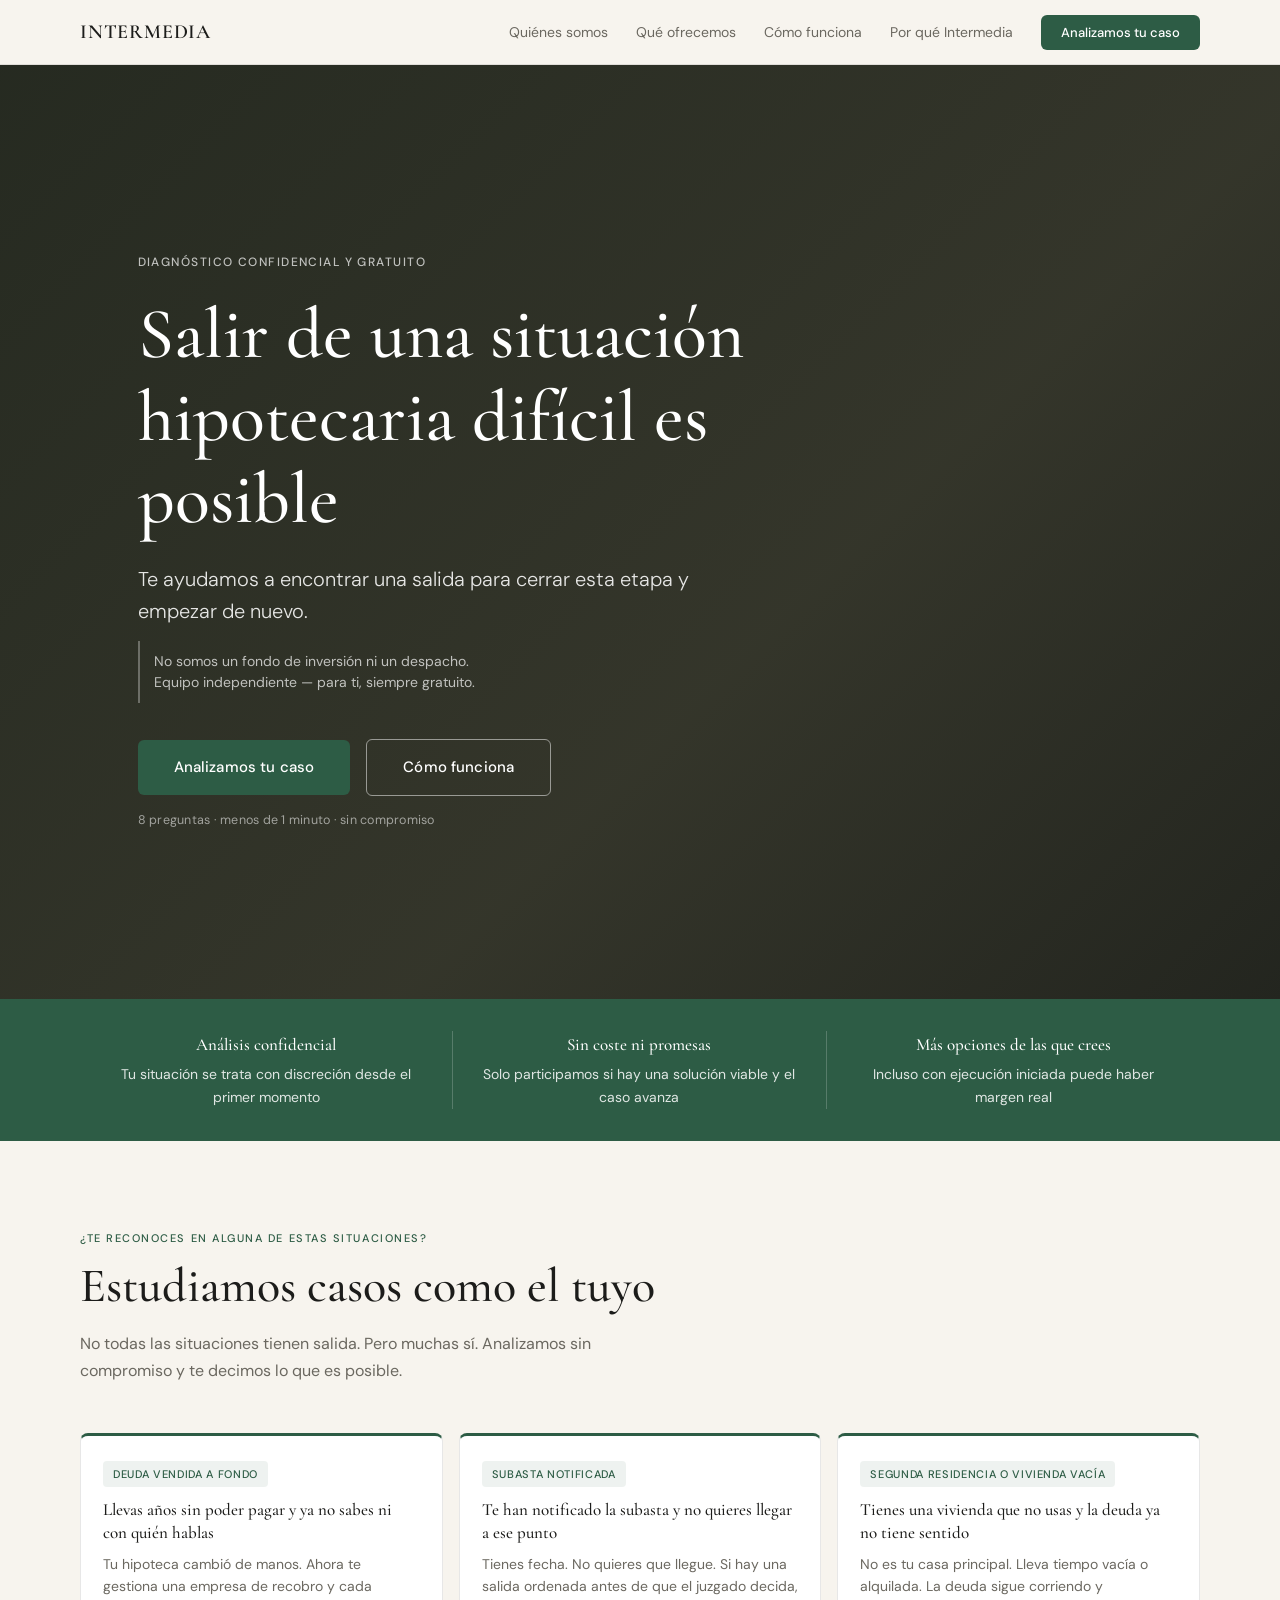
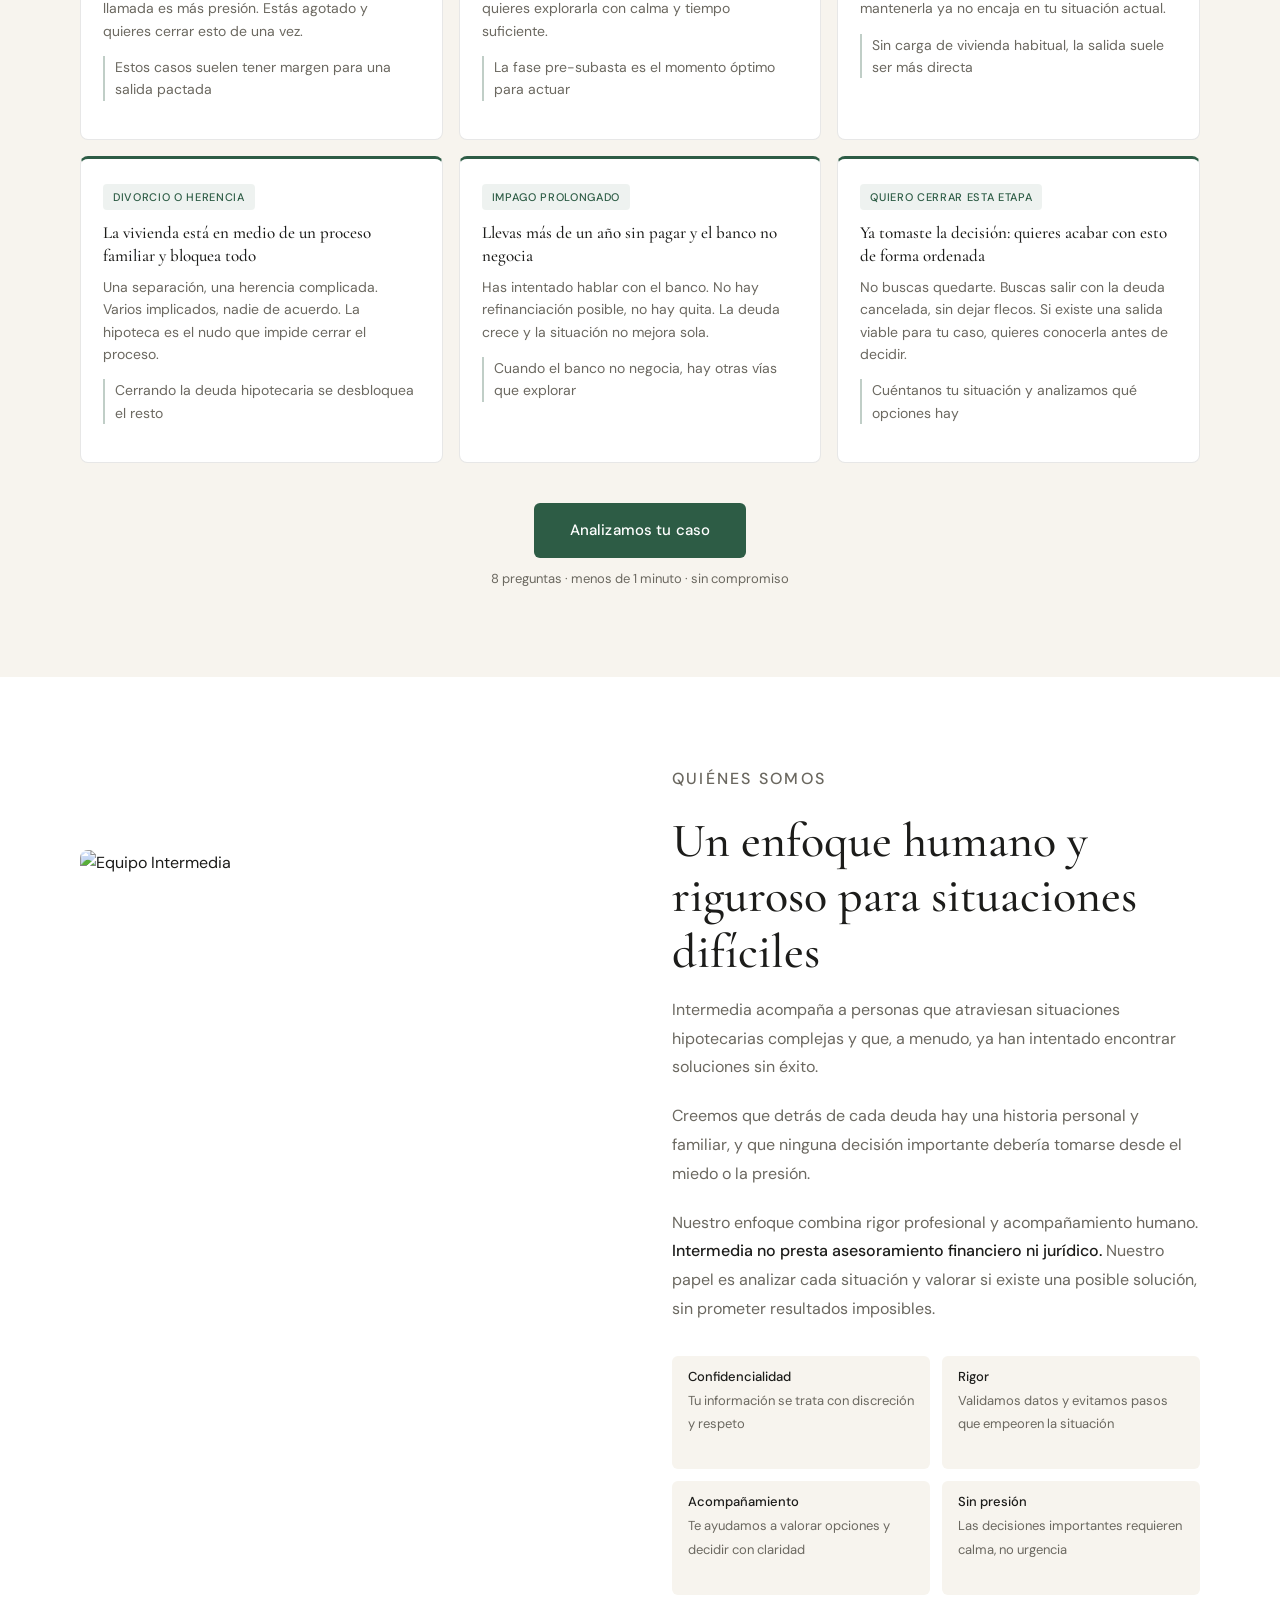
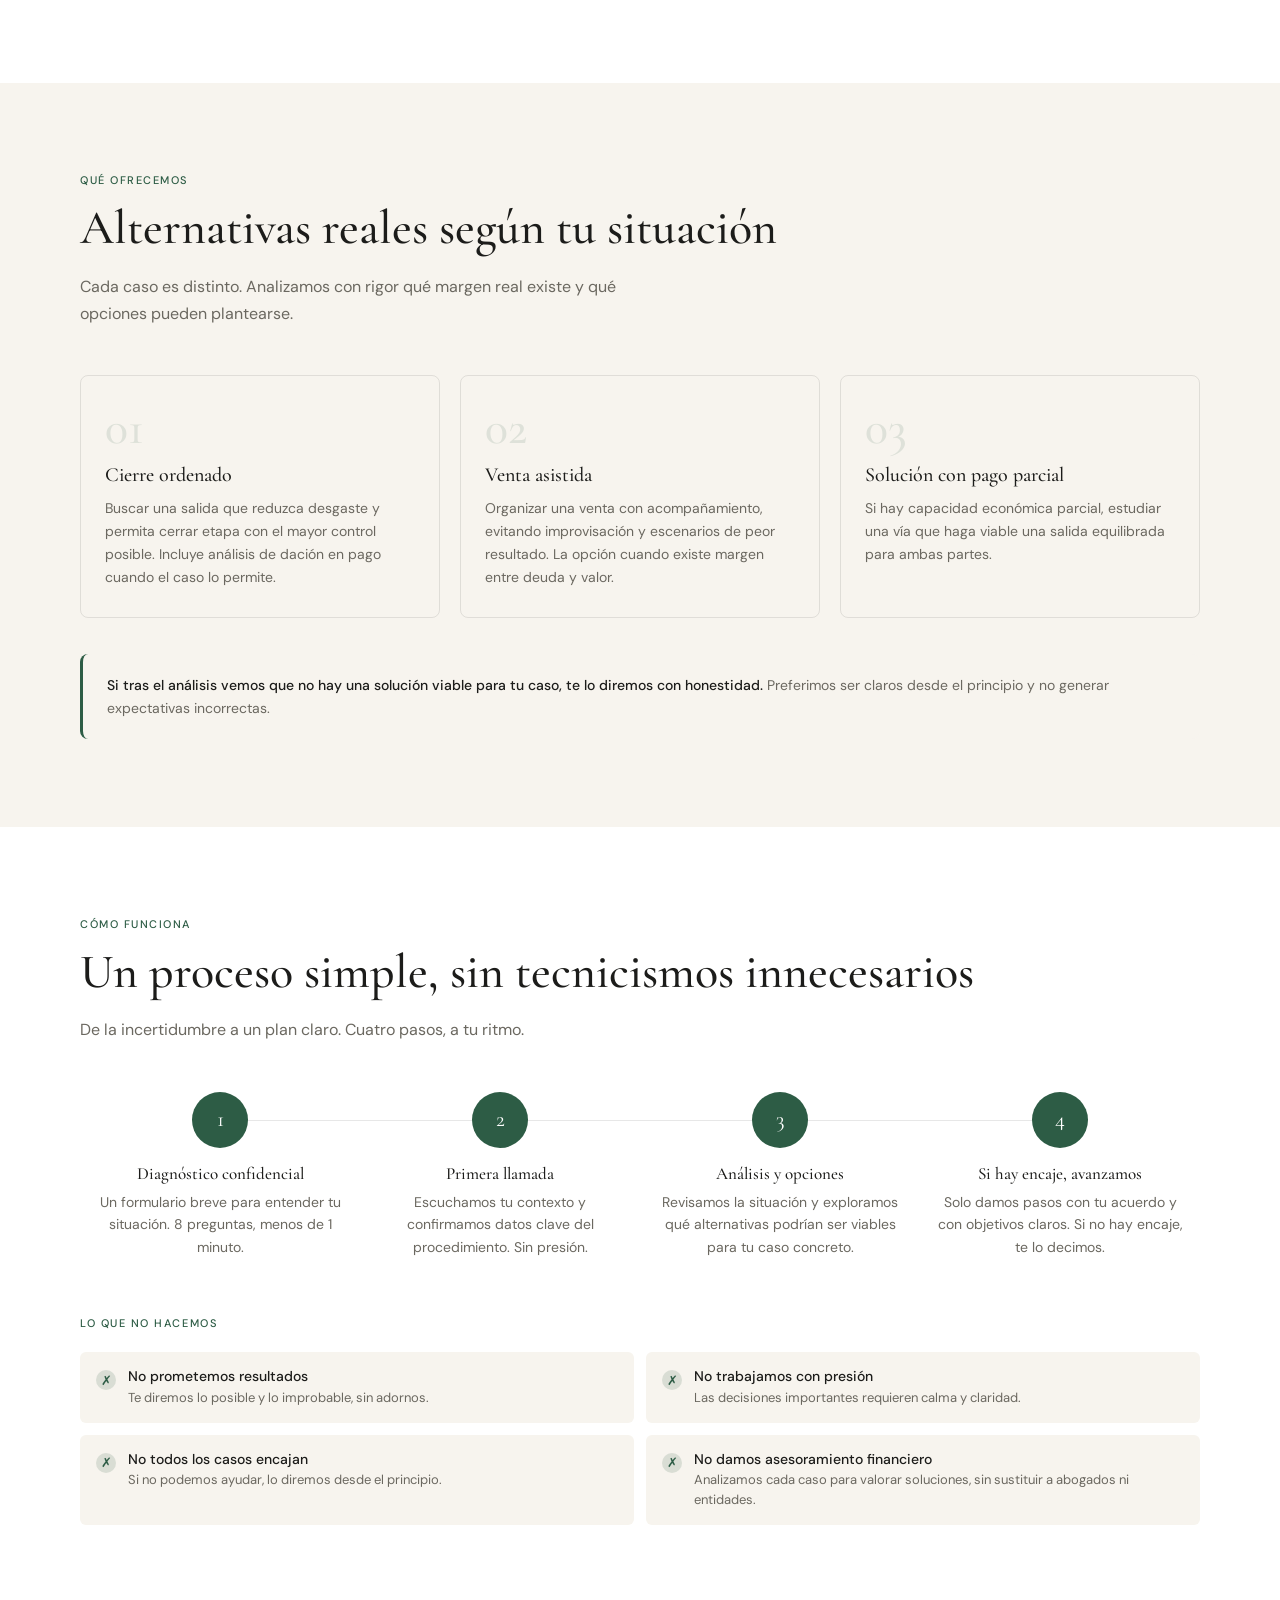
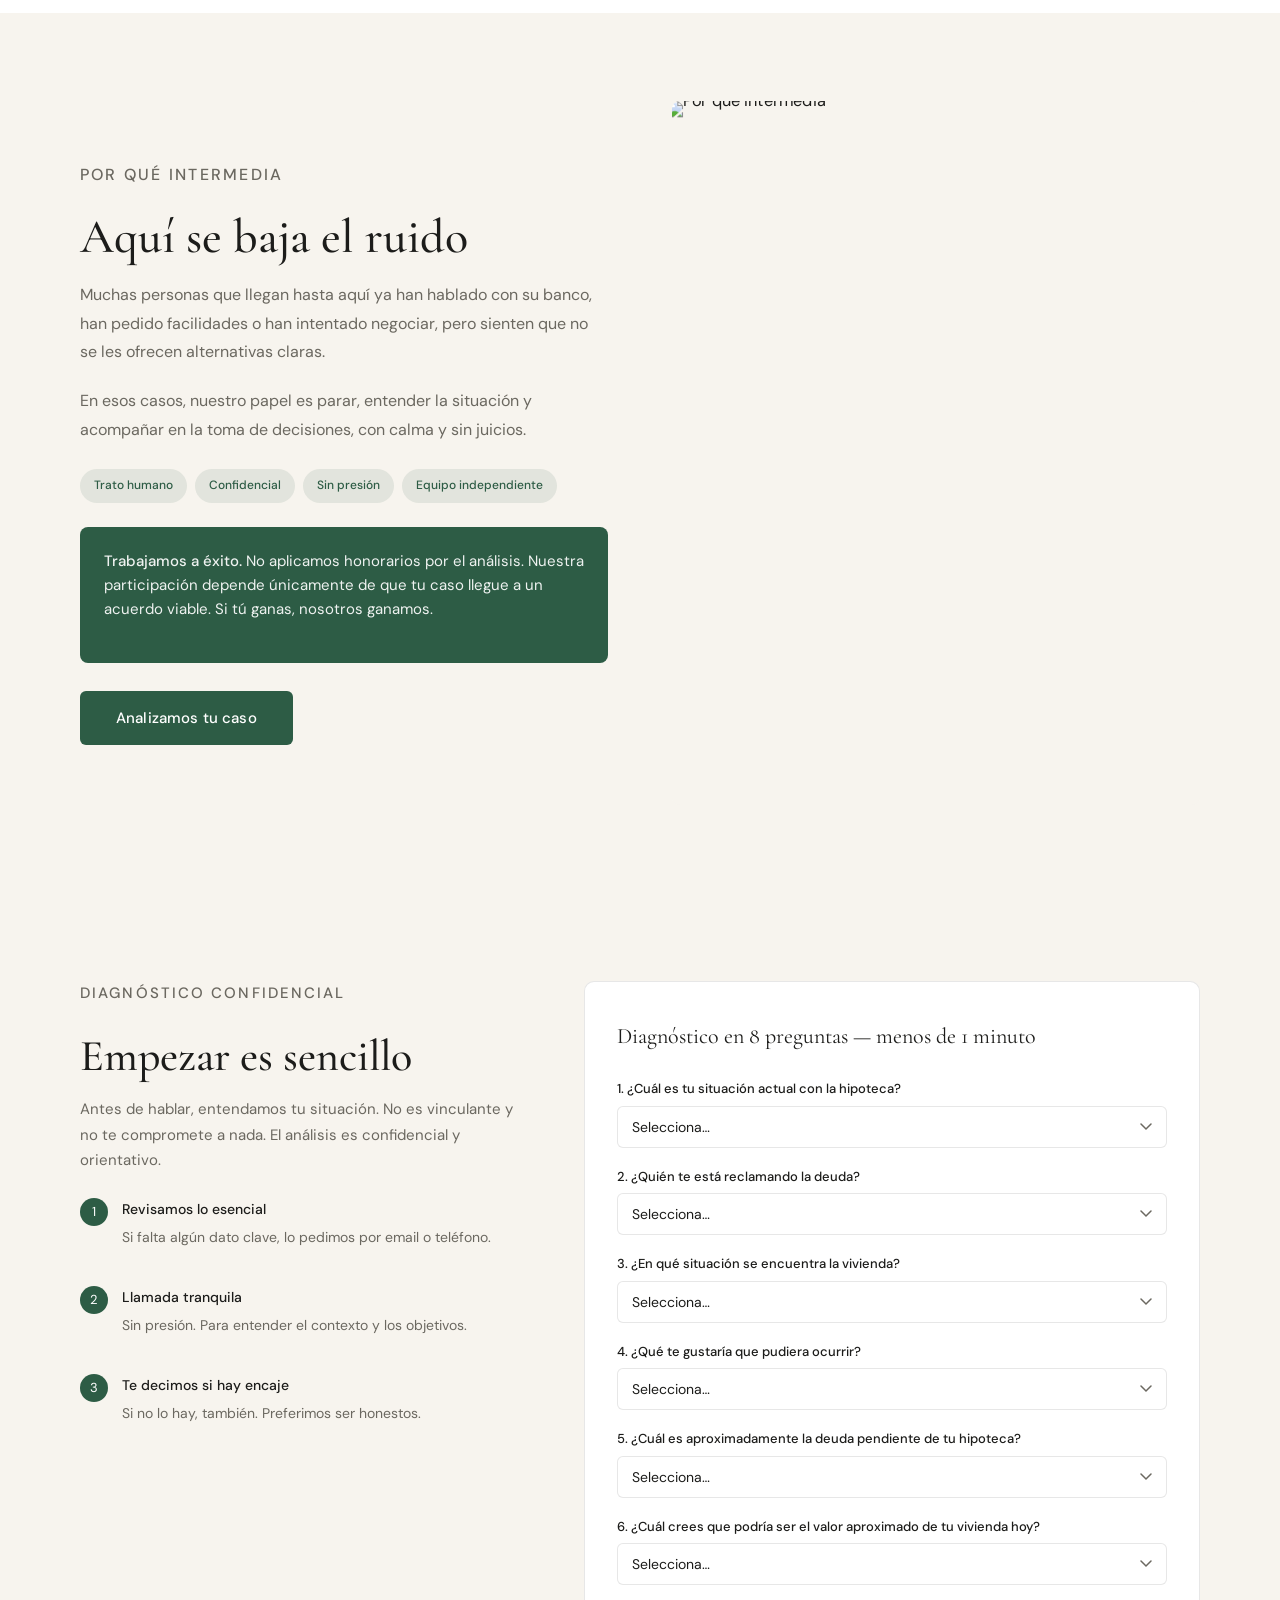
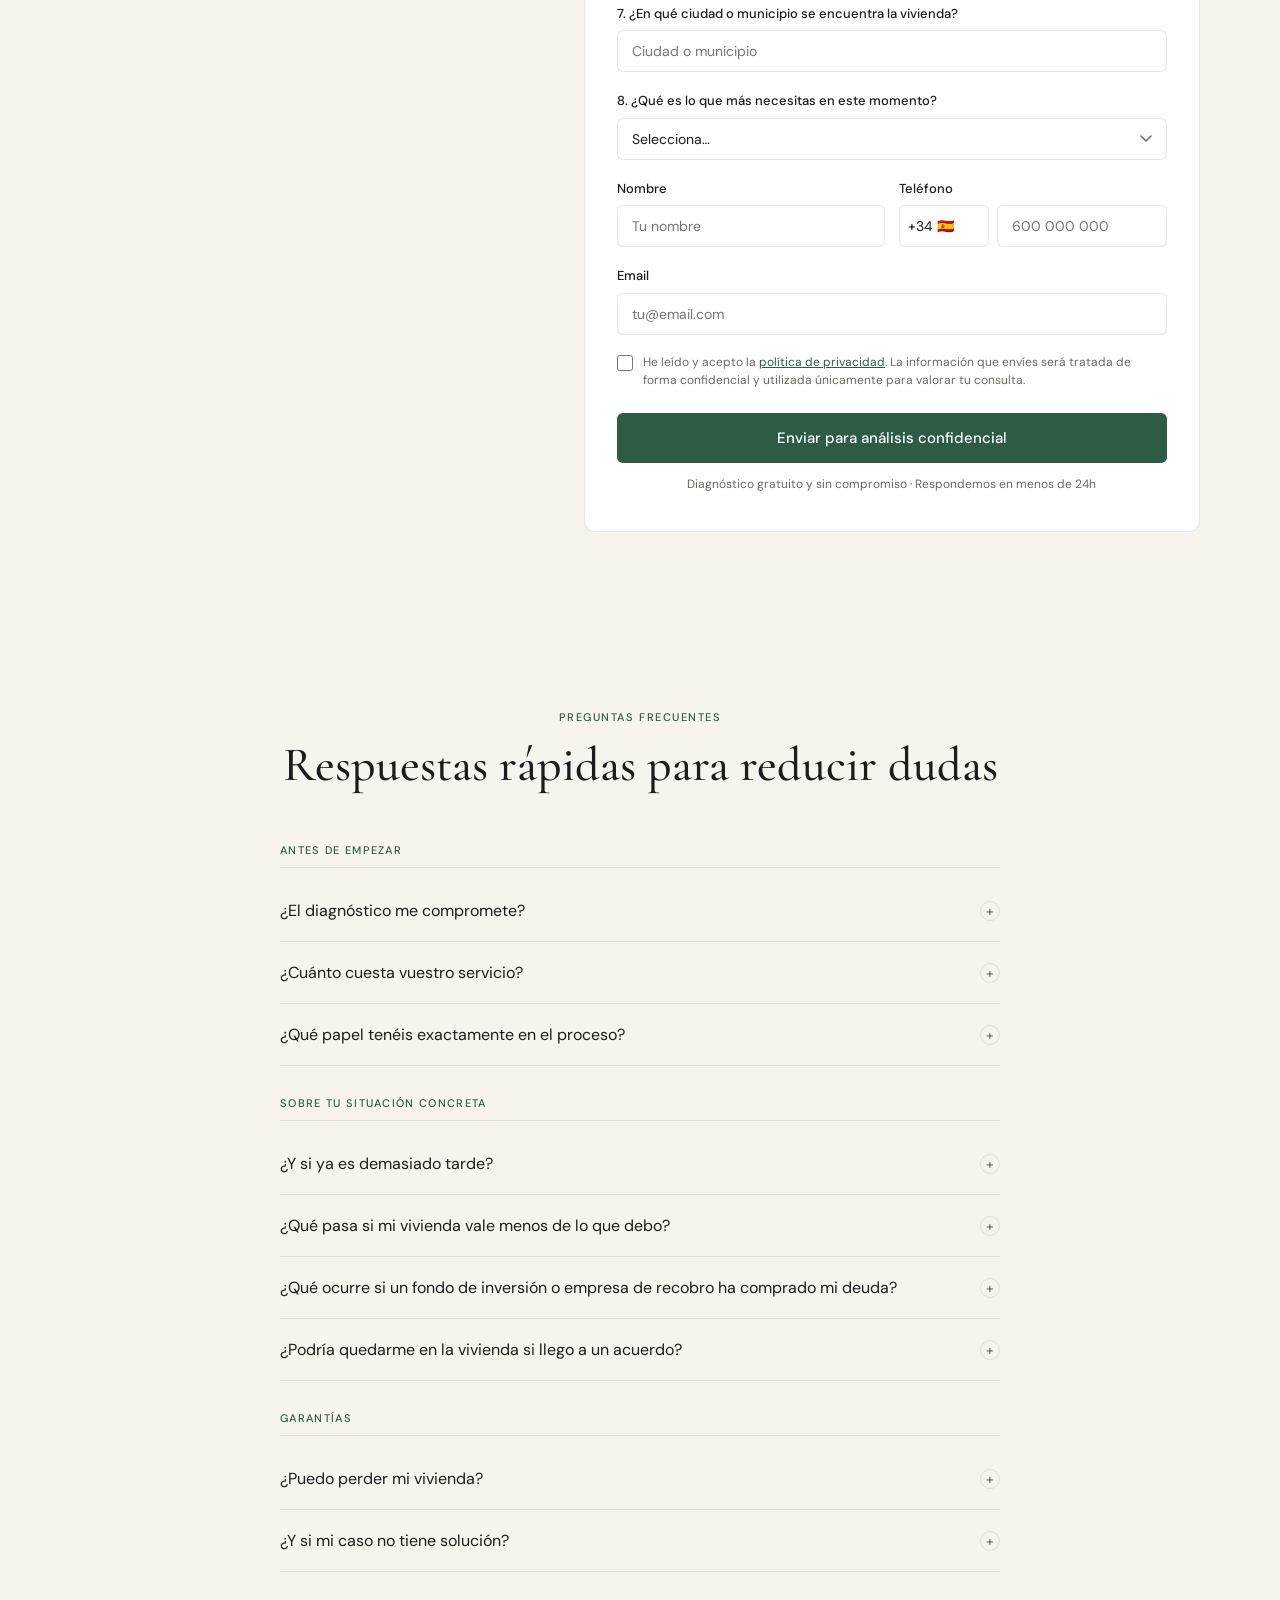
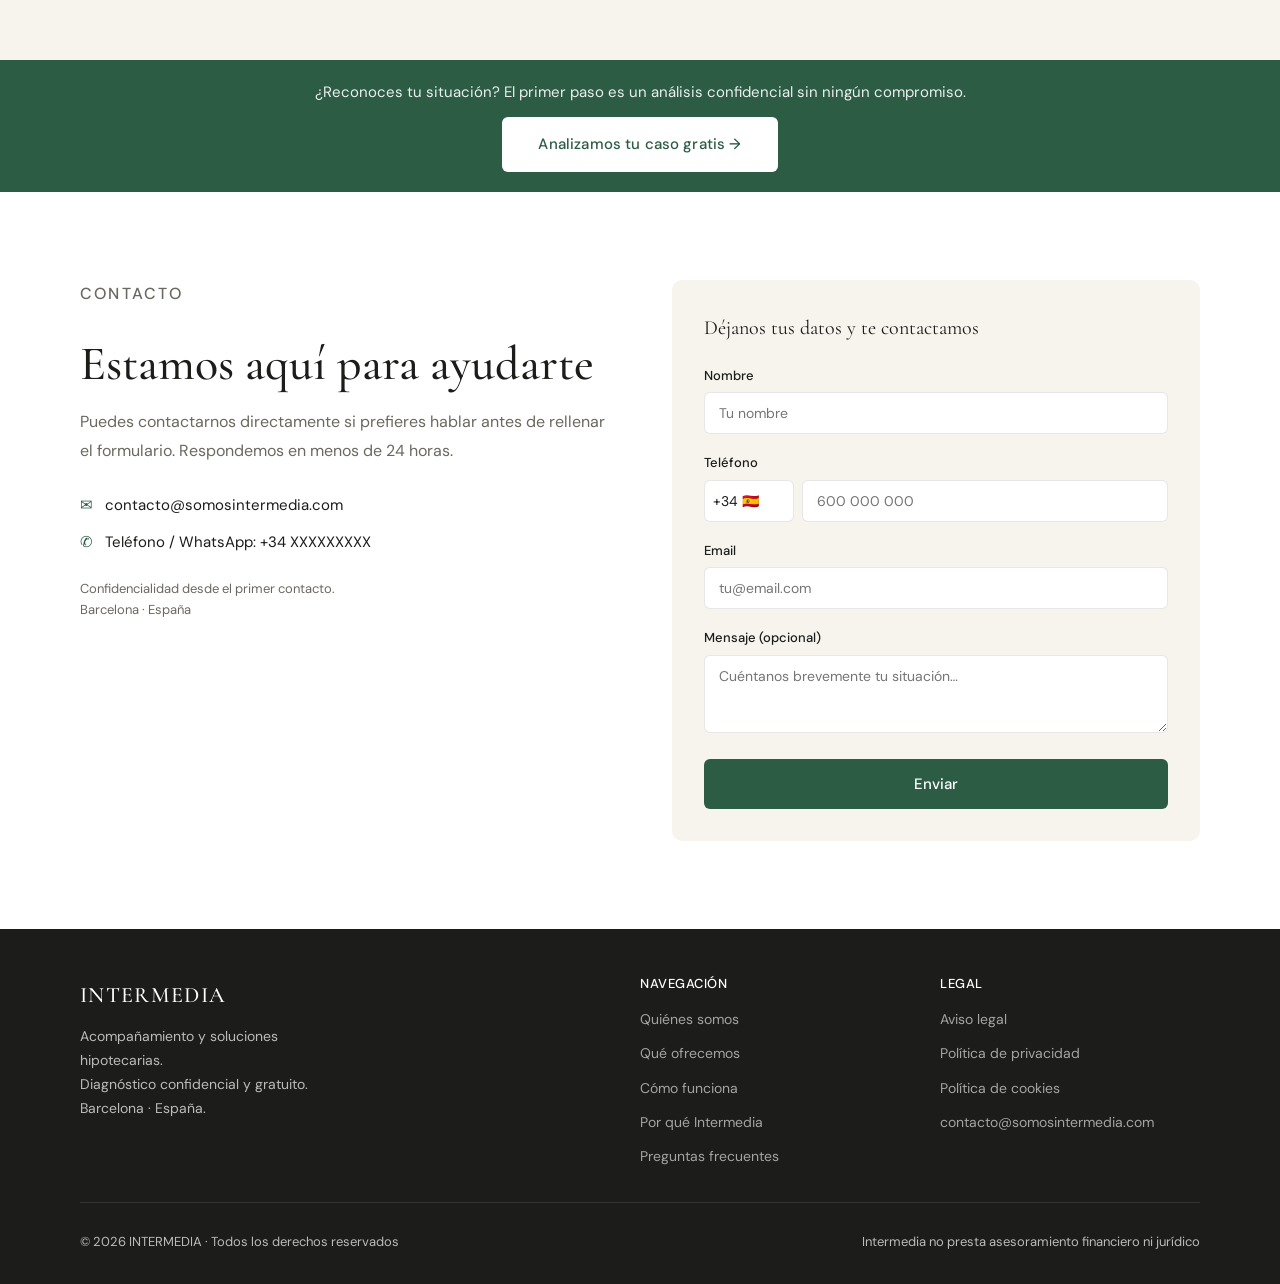
==== web_INTERMEDIA_FINAL_v1/index.html @ 89b042f9 "Add files via upload" ====
<!DOCTYPE html>
<html lang="es">
<head>
  <meta charset="UTF-8">
  <meta name="viewport" content="width=device-width, initial-scale=1.0">
  <title>Intermedia · Soluciones hipotecarias</title>
  <meta name="description" content="Te ayudamos a encontrar una salida hipotecaria para cerrar esta etapa. Diagnóstico confidencial y gratuito. No somos un fondo ni un despacho.">
  <link rel="preconnect" href="https://fonts.googleapis.com">
  <link href="https://fonts.googleapis.com/css2?family=Cormorant+Garamond:ital,wght@0,400;0,500;0,600;1,400&family=DM+Sans:wght@300;400;500&display=swap" rel="stylesheet">
  <style>
    :root {
      --green: #2D5C45;
      --green-dark: #1e3d2f;
      --green-hover: #235039;
      --cream: #F7F4EE;
      --warm: #EDE8DE;
      --text: #1C1C1A;
      --muted: #6B6860;
      --border: rgba(28,28,26,0.1);
      --white: #fff;
    }
    *{margin:0;padding:0;box-sizing:border-box}
    html{scroll-behavior:smooth}
    body{font-family:'DM Sans',sans-serif;color:var(--text);background:var(--white);line-height:1.65;font-size:16px}
    h1,h2,h3,h4{font-family:'Cormorant Garamond',serif;font-weight:500;line-height:1.15}

    /* ── NAV ── */
    nav{position:sticky;top:0;z-index:100;background:rgba(247,244,238,0.96);backdrop-filter:blur(8px);border-bottom:1px solid var(--border);padding:0 5%}
    .nav-inner{max-width:1120px;margin:0 auto;display:flex;align-items:center;justify-content:space-between;height:64px}
    .nav-logo{font-family:'Cormorant Garamond',serif;font-size:20px;font-weight:600;color:var(--text);text-decoration:none;letter-spacing:0.04em}
    .nav-links{display:flex;align-items:center;gap:28px;list-style:none}
    .nav-links a{color:var(--muted);text-decoration:none;font-size:14px;font-weight:400;transition:color .2s}
    .nav-links a:hover{color:var(--text)}
    .nav-cta{background:var(--green);color:var(--white)!important;padding:9px 20px;border-radius:6px;font-weight:500!important;font-size:13px!important;transition:background .2s!important}
    .nav-cta:hover{background:var(--green-hover)!important}
    .nav-burger{display:none;flex-direction:column;gap:5px;cursor:pointer;padding:4px}
    .nav-burger span{display:block;width:22px;height:1.5px;background:var(--text);transition:all .3s}
    @media(max-width:768px){
      .nav-links{display:none;position:absolute;top:64px;left:0;right:0;background:var(--cream);border-bottom:1px solid var(--border);flex-direction:column;padding:16px 5%;gap:0}
      .nav-links.open{display:flex}
      .nav-links li{width:100%;border-bottom:1px solid var(--border)}
      .nav-links a{display:block;padding:13px 0;font-size:15px}
      .nav-cta{margin:10px 0;text-align:center;border-radius:6px;padding:12px 0!important}
      .nav-burger{display:flex}
    }

    /* ── HERO ── */
    .hero{position:relative;min-height:92vh;display:flex;align-items:center;overflow:hidden;background:#3a3028}
    .hero-bg{position:absolute;inset:0;background:url('https://somosintermedia.com/assets/why.jpg') center/cover no-repeat;opacity:0.35}
    .hero-overlay{position:absolute;inset:0;background:linear-gradient(135deg,rgba(30,40,30,0.72) 0%,rgba(45,60,45,0.45) 60%,rgba(20,30,25,0.6) 100%)}
    .hero-content{position:relative;max-width:1120px;margin:0 auto;padding:100px 5% 80px;width:100%}
    .hero-eyebrow{font-size:12px;font-weight:500;letter-spacing:0.12em;text-transform:uppercase;color:rgba(255,255,255,0.7);margin-bottom:20px}
    .hero h1{font-size:clamp(40px,6vw,72px);color:var(--white);max-width:720px;margin-bottom:22px;font-weight:500}
    .hero-sub{font-size:clamp(16px,2vw,20px);color:rgba(255,255,255,0.88);max-width:580px;margin-bottom:14px;font-weight:300;line-height:1.6}
    .hero-differentiator{font-size:14px;color:rgba(255,255,255,0.7);max-width:500px;padding:10px 0 10px 14px;border-left:2px solid rgba(255,255,255,0.3);margin-bottom:36px;line-height:1.5}
    .btn{display:inline-block;padding:15px 36px;border-radius:6px;font-family:'DM Sans',sans-serif;font-size:15px;font-weight:500;cursor:pointer;text-decoration:none;transition:all .2s;border:none;letter-spacing:0.01em}
    .btn-primary{background:var(--green);color:var(--white)}
    .btn-primary:hover{background:var(--green-hover);transform:translateY(-1px)}
    .btn-outline{background:transparent;color:var(--white);border:1.5px solid rgba(255,255,255,0.5)}
    .btn-outline:hover{background:rgba(255,255,255,0.1)}
    .hero-actions{display:flex;align-items:center;gap:16px;flex-wrap:wrap}
    .hero-friction{font-size:12.5px;color:rgba(255,255,255,0.55);margin-top:14px;letter-spacing:0.02em}

    /* ── MINI BLOQUE ── */
    .mini-bloque{background:var(--green);padding:32px 5%}
    .mini-inner{max-width:1120px;margin:0 auto;display:grid;grid-template-columns:1fr 1fr 1fr;gap:0;text-align:center}
    .mini-item{color:var(--white);padding:0 24px;border-right:1px solid rgba(255,255,255,0.2)}
    .mini-item:last-child{border-right:none}
    .mini-item p{font-size:14px;opacity:0.85;margin-top:4px}
    .mini-item strong{font-size:17px;font-family:'Cormorant Garamond',serif;font-weight:500;display:block}
    @media(max-width:640px){.mini-inner{grid-template-columns:1fr}.mini-item{border-right:none;border-bottom:1px solid rgba(255,255,255,0.2);padding:16px 0}.mini-item:last-child{border-bottom:none}}

    /* ── SECTIONS ── */
    section{padding:88px 5%}
    .section-inner{max-width:1120px;margin:0 auto}
    .section-label{font-size:11px;font-weight:500;letter-spacing:0.14em;text-transform:uppercase;color:var(--green);margin-bottom:12px}
    .section-title{font-size:clamp(30px,4vw,48px);margin-bottom:16px;color:var(--text)}
    .section-sub{font-size:16px;color:var(--muted);max-width:560px;line-height:1.7;margin-bottom:48px}
    .bg-cream{background:var(--cream)}

    /* ── SITUACIONES CONCRETAS ── */
    .sit-grid{display:grid;grid-template-columns:repeat(3,1fr);gap:16px}
    .sit-card{background:var(--white);border:1px solid var(--border);border-top:3px solid var(--green);border-radius:8px;padding:24px 22px;transition:box-shadow .2s,transform .2s}
    .sit-card:hover{box-shadow:0 8px 32px rgba(45,92,69,0.1);transform:translateY(-2px)}
    .sit-tag{display:inline-block;font-size:11px;font-weight:500;letter-spacing:0.06em;text-transform:uppercase;color:var(--green);background:rgba(45,92,69,0.08);border-radius:4px;padding:4px 10px;margin-bottom:12px}
    .sit-card h3{font-size:17px;margin-bottom:8px;line-height:1.35;color:var(--text)}
    .sit-card p{font-size:14px;color:var(--muted);line-height:1.6;margin-bottom:14px}
    .sit-signal{font-size:13px;color:var(--green);line-height:1.45;padding-left:10px;border-left:2px solid rgba(45,92,69,0.3)}
    @media(max-width:900px){.sit-grid{grid-template-columns:repeat(2,1fr)}}
    @media(max-width:560px){.sit-grid{grid-template-columns:1fr}}

    /* ── QUIÉNES SOMOS ── */
    .about-grid{display:grid;grid-template-columns:1fr 1fr;gap:64px;align-items:center}
    .about-img{border-radius:8px;overflow:hidden;aspect-ratio:4/5}
    .about-img img{width:100%;height:100%;object-fit:cover}
    .about-text p{font-size:16px;color:var(--muted);line-height:1.8;margin-bottom:20px}
    .about-text strong{color:var(--text);font-weight:500}
    .principles{display:grid;grid-template-columns:1fr 1fr;gap:12px;margin-top:32px}
    .principle{background:var(--cream);border-radius:6px;padding:14px 16px}
    .principle h4{font-family:'DM Sans',sans-serif;font-size:13px;font-weight:500;margin-bottom:4px;color:var(--text)}
    .principle p{font-size:13px;color:var(--muted)}
    @media(max-width:768px){.about-grid{grid-template-columns:1fr}.about-img{aspect-ratio:16/9}}

    /* ── QUÉ OFRECEMOS ── */
    .offer-grid{display:grid;grid-template-columns:repeat(3,1fr);gap:20px;margin-top:16px}
    .offer-card{border:1px solid var(--border);border-radius:8px;padding:28px 24px;position:relative}
    .offer-num{font-family:'Cormorant Garamond',serif;font-size:48px;color:rgba(45,92,69,0.12);font-weight:500;line-height:1;margin-bottom:12px}
    .offer-card h3{font-size:20px;margin-bottom:10px}
    .offer-card p{font-size:14px;color:var(--muted);line-height:1.65}
    .offer-note{margin-top:36px;padding:20px 24px;background:var(--cream);border-radius:8px;border-left:3px solid var(--green)}
    .offer-note p{font-size:14px;color:var(--muted);line-height:1.6}
    .offer-note strong{color:var(--text);font-weight:500}
    @media(max-width:768px){.offer-grid{grid-template-columns:1fr}}

    /* ── CÓMO FUNCIONA ── */
    .steps{display:grid;grid-template-columns:repeat(4,1fr);gap:0;position:relative;margin-bottom:56px}
    .steps::before{content:'';position:absolute;top:28px;left:12.5%;right:12.5%;height:1px;background:var(--border);z-index:0}
    .step{text-align:center;padding:0 12px;position:relative;z-index:1}
    .step-num{width:56px;height:56px;border-radius:50%;background:var(--green);color:var(--white);font-family:'Cormorant Garamond',serif;font-size:22px;display:flex;align-items:center;justify-content:center;margin:0 auto 16px}
    .step h3{font-size:17px;margin-bottom:8px}
    .step p{font-size:14px;color:var(--muted);line-height:1.6}
    .no-hacemos{display:grid;grid-template-columns:repeat(2,1fr);gap:12px;margin-top:8px}
    .no-item{display:flex;gap:12px;padding:16px;background:var(--cream);border-radius:6px;align-items:flex-start}
    .no-icon{width:20px;height:20px;border-radius:50%;background:rgba(45,92,69,0.15);color:var(--green);font-size:13px;display:flex;align-items:center;justify-content:center;flex-shrink:0;margin-top:2px}
    .no-item h4{font-family:'DM Sans',sans-serif;font-size:14px;font-weight:500;margin-bottom:3px}
    .no-item p{font-size:13px;color:var(--muted);line-height:1.5}
    @media(max-width:768px){.steps{grid-template-columns:repeat(2,1fr)}.steps::before{display:none}.step{margin-bottom:28px}.no-hacemos{grid-template-columns:1fr}}
    @media(max-width:480px){.steps{grid-template-columns:1fr}}

    /* ── POR QUÉ ── */
    .porque-grid{display:grid;grid-template-columns:1fr 1fr;gap:64px;align-items:center}
    .porque-text p{font-size:16px;color:var(--muted);line-height:1.8;margin-bottom:20px}
    .porque-badges{display:flex;gap:8px;flex-wrap:wrap;margin:24px 0}
    .badge{font-size:12px;padding:7px 14px;border-radius:20px;background:rgba(45,92,69,0.1);color:var(--green);font-weight:500}
    .porque-exito{background:var(--green);color:var(--white);border-radius:8px;padding:22px 24px;margin-top:8px}
    .porque-exito p{font-size:15px;line-height:1.6;color:#fff;opacity:0.92}
    .porque-exito strong{opacity:1;font-weight:500;color:#fff}
    .porque-img{border-radius:8px;overflow:hidden;aspect-ratio:3/4;background:var(--cream);line-height:0}
    .porque-img img{width:100%;height:100%;object-fit:cover;object-position:61% top;display:block;transform:scale(1.02);transform-origin:center top}
    @media(max-width:768px){.porque-grid{grid-template-columns:1fr}.porque-img{aspect-ratio:16/9;order:-1}}

    /* ── FORMULARIO ── */
    #test-diagnostico{background:var(--cream)}
    .form-wrap{display:grid;grid-template-columns:1fr 1.4fr;gap:64px;align-items:start}
    .form-left h2{font-size:clamp(28px,4vw,44px);margin-bottom:16px}
    .form-left p{font-size:15px;color:var(--muted);line-height:1.7;margin-bottom:24px}
    .form-steps{list-style:none;display:flex;flex-direction:column;gap:14px}
    .form-steps li{display:flex;gap:14px;align-items:flex-start}
    .fs-num{width:28px;height:28px;border-radius:50%;background:var(--green);color:var(--white);font-size:13px;display:flex;align-items:center;justify-content:center;flex-shrink:0}
    .form-steps li p{font-size:14px;color:var(--muted);line-height:1.5;padding-top:4px}
    .form-steps li strong{font-size:14px;color:var(--text);font-weight:500;display:block;margin-bottom:2px}
    .form-card{background:var(--white);border-radius:10px;padding:36px 32px;border:1px solid var(--border)}
    .form-title{font-family:'Cormorant Garamond',serif;font-size:22px;margin-bottom:24px;color:var(--text)}
    .form-group{margin-bottom:18px}
    .form-group label{display:block;font-size:13px;font-weight:500;color:var(--text);margin-bottom:6px}
    .form-group select,.form-group input,.form-group textarea{width:100%;padding:11px 14px;border:1px solid var(--border);border-radius:6px;font-family:'DM Sans',sans-serif;font-size:14px;color:var(--text);background:var(--white);transition:border-color .2s;appearance:none;-webkit-appearance:none}
    .form-group input[type="checkbox"]{appearance:auto;-webkit-appearance:checkbox;width:16px;height:16px;padding:0;cursor:pointer}
    .form-group select{background-image:url("data:image/svg+xml,%3Csvg xmlns='http://www.w3.org/2000/svg' width='12' height='8' viewBox='0 0 12 8'%3E%3Cpath d='M1 1l5 5 5-5' stroke='%236B6860' stroke-width='1.5' fill='none' stroke-linecap='round'/%3E%3C/svg%3E");background-repeat:no-repeat;background-position:right 14px center;padding-right:36px}
    .form-group select:focus,.form-group input:focus,.form-group textarea:focus{outline:none;border-color:var(--green)}
    .form-row{display:grid;grid-template-columns:1fr 1fr;gap:14px}
    .form-legal{font-size:12px;color:var(--muted);margin:16px 0;line-height:1.5}
    .form-legal a{color:var(--green)}
    .form-submit{width:100%;padding:15px;background:var(--green);color:var(--white);border:none;border-radius:6px;font-family:'DM Sans',sans-serif;font-size:15px;font-weight:500;cursor:pointer;transition:background .2s}
    .form-submit:hover{background:var(--green-hover)}
    .form-note{font-size:12px;color:var(--muted);text-align:center;margin-top:12px}
    @media(max-width:840px){.form-wrap{grid-template-columns:1fr}.form-row{grid-template-columns:1fr}}

    /* ── FAQ ── */
    .faq-list{max-width:720px;margin:0 auto}
    .faq-item{border-bottom:1px solid var(--border)}
    .faq-q{width:100%;background:none;border:none;text-align:left;padding:20px 0;font-family:'DM Sans',sans-serif;font-size:16px;font-weight:400;color:var(--text);cursor:pointer;display:flex;justify-content:space-between;align-items:center;gap:16px}
    .faq-q:hover{color:var(--green)}
    .faq-icon{width:20px;height:20px;border:1.5px solid var(--border);border-radius:50%;display:flex;align-items:center;justify-content:center;flex-shrink:0;transition:all .3s;font-size:14px;color:var(--muted)}
    .faq-item.open .faq-icon{background:var(--green);border-color:var(--green);color:var(--white);transform:rotate(45deg)}
    .faq-a{max-height:0;overflow:hidden;transition:max-height .4s ease,padding .3s}
    .faq-item.open .faq-a{max-height:300px;padding-bottom:20px}
    .faq-a p{font-size:14.5px;color:var(--muted);line-height:1.75}

    /* ── CONTACTO ── */
    .contacto-grid{display:grid;grid-template-columns:1fr 1fr;gap:64px;align-items:start}
    .contacto-info p{font-size:16px;color:var(--muted);line-height:1.8;margin-bottom:28px}
    .contacto-dato{display:flex;align-items:center;gap:12px;font-size:15px;color:var(--text);margin-bottom:12px;text-decoration:none}
    .contacto-dato span{color:var(--green)}
    .contact-form{background:var(--cream);border-radius:10px;padding:32px}
    @media(max-width:768px){.contacto-grid{grid-template-columns:1fr}}

    /* ── FOOTER ── */
    footer{background:var(--text);color:rgba(255,255,255,0.7);padding:48px 5% 32px}
    .footer-inner{max-width:1120px;margin:0 auto}
    .footer-top{display:grid;grid-template-columns:2fr 1fr 1fr;gap:40px;padding-bottom:32px;border-bottom:1px solid rgba(255,255,255,0.1);margin-bottom:28px}
    .footer-brand p{font-size:14px;line-height:1.7;margin-top:12px;max-width:280px}
    .footer-col h4{font-family:'DM Sans',sans-serif;font-size:13px;font-weight:500;color:var(--white);margin-bottom:14px;letter-spacing:0.04em;text-transform:uppercase}
    .footer-col ul{list-style:none;display:flex;flex-direction:column;gap:8px}
    .footer-col a{color:rgba(255,255,255,0.6);text-decoration:none;font-size:14px;transition:color .2s}
    .footer-col a:hover{color:var(--white)}
    .footer-bottom{display:flex;justify-content:space-between;align-items:center;font-size:13px}
    .footer-logo-text{font-family:'Cormorant Garamond',serif;font-size:22px;color:var(--white);font-weight:500;letter-spacing:0.06em}
    @media(max-width:640px){.footer-top{grid-template-columns:1fr}.footer-bottom{flex-direction:column;gap:8px;text-align:center}}

    /* ── ANIMATIONS ── */
    .fade-in{opacity:0;transform:translateY(20px);transition:opacity .6s ease,transform .6s ease}
    .fade-in.visible{opacity:1;transform:none}

    /* ── CTA FLOATING STRIP ── */
    .strip{background:var(--green);padding:20px 5%;text-align:center}
    .strip p{color:var(--white);font-size:15px;margin-bottom:12px;opacity:0.9}
    .strip .btn{background:var(--white);color:var(--green);font-weight:500}
    .strip .btn:hover{background:var(--cream)}
  </style>
</head>
<body>

<!-- NAV -->
<nav id="nav">
  <div class="nav-inner">
    <a href="#home" class="nav-logo">INTERMEDIA</a>
    <div class="nav-burger" id="burger" onclick="toggleMenu()">
      <span></span><span></span><span></span>
    </div>
    <ul class="nav-links" id="nav-links">
      <li><a href="#quienes-somos">Quiénes somos</a></li>
      <li><a href="#que-ofrecemos">Qué ofrecemos</a></li>
      <li><a href="#como-funciona">Cómo funciona</a></li>
      <li><a href="#por-que">Por qué Intermedia</a></li>
      <li><a href="#test-diagnostico" class="nav-cta">Analizamos tu caso</a></li>
    </ul>
  </div>
</nav>

<!-- HERO -->
<section class="hero" id="home">
  <div class="hero-bg"></div>
  <div class="hero-overlay"></div>
  <div class="hero-content fade-in">
    <p class="hero-eyebrow">Diagnóstico confidencial y gratuito</p>
    <h1>Salir de una situación hipotecaria difícil es posible</h1>
    <p class="hero-sub">Te ayudamos a encontrar una salida para cerrar esta etapa y empezar de nuevo.</p>
    <p class="hero-differentiator">No somos un fondo de inversión ni un despacho.<br>Equipo independiente — para ti, siempre gratuito.</p>
    <div class="hero-actions">
      <a href="#test-diagnostico" class="btn btn-primary">Analizamos tu caso</a>
      <a href="#como-funciona" class="btn btn-outline">Cómo funciona</a>
    </div>
    <p class="hero-friction">8 preguntas · menos de 1 minuto · sin compromiso</p>
  </div>
</section>

<!-- MINI BLOQUE -->
<div class="mini-bloque">
  <div class="mini-inner">
    <div class="mini-item">
      <strong>Análisis confidencial</strong>
      <p>Tu situación se trata con discreción desde el primer momento</p>
    </div>
    <div class="mini-item">
      <strong>Sin coste ni promesas</strong>
      <p>Solo participamos si hay una solución viable y el caso avanza</p>
    </div>
    <div class="mini-item">
      <strong>Más opciones de las que crees</strong>
      <p>Incluso con ejecución iniciada puede haber margen real</p>
    </div>
  </div>
</div>

<!-- SITUACIONES CONCRETAS -->
<section id="situaciones" class="bg-cream">
  <div class="section-inner">
    <p class="section-label fade-in">¿Te reconoces en alguna de estas situaciones?</p>
    <h2 class="section-title fade-in">Estudiamos casos como el tuyo</h2>
    <p class="section-sub fade-in">No todas las situaciones tienen salida. Pero muchas sí. Analizamos sin compromiso y te decimos lo que es posible.</p>
    <div class="sit-grid">
      <div class="sit-card fade-in">
        <span class="sit-tag">Deuda vendida a fondo</span>
        <h3>Llevas años sin poder pagar y ya no sabes ni con quién hablas</h3>
        <p>Tu hipoteca cambió de manos. Ahora te gestiona una empresa de recobro y cada llamada es más presión. Estás agotado y quieres cerrar esto de una vez.</p>
        <p class="sit-signal">Estos casos suelen tener margen para una salida pactada</p>
      </div>
      <div class="sit-card fade-in">
        <span class="sit-tag">Subasta notificada</span>
        <h3>Te han notificado la subasta y no quieres llegar a ese punto</h3>
        <p>Tienes fecha. No quieres que llegue. Si hay una salida ordenada antes de que el juzgado decida, quieres explorarla con calma y tiempo suficiente.</p>
        <p class="sit-signal">La fase pre-subasta es el momento óptimo para actuar</p>
      </div>
      <div class="sit-card fade-in">
        <span class="sit-tag">Segunda residencia o vivienda vacía</span>
        <h3>Tienes una vivienda que no usas y la deuda ya no tiene sentido</h3>
        <p>No es tu casa principal. Lleva tiempo vacía o alquilada. La deuda sigue corriendo y mantenerla ya no encaja en tu situación actual.</p>
        <p class="sit-signal">Sin carga de vivienda habitual, la salida suele ser más directa</p>
      </div>
      <div class="sit-card fade-in">
        <span class="sit-tag">Divorcio o herencia</span>
        <h3>La vivienda está en medio de un proceso familiar y bloquea todo</h3>
        <p>Una separación, una herencia complicada. Varios implicados, nadie de acuerdo. La hipoteca es el nudo que impide cerrar el proceso.</p>
        <p class="sit-signal">Cerrando la deuda hipotecaria se desbloquea el resto</p>
      </div>
      <div class="sit-card fade-in">
        <span class="sit-tag">Impago prolongado</span>
        <h3>Llevas más de un año sin pagar y el banco no negocia</h3>
        <p>Has intentado hablar con el banco. No hay refinanciación posible, no hay quita. La deuda crece y la situación no mejora sola.</p>
        <p class="sit-signal">Cuando el banco no negocia, hay otras vías que explorar</p>
      </div>
      <div class="sit-card fade-in">
        <span class="sit-tag">Quiero cerrar esta etapa</span>
        <h3>Ya tomaste la decisión: quieres acabar con esto de forma ordenada</h3>
        <p>No buscas quedarte. Buscas salir con la deuda cancelada, sin dejar flecos. Si existe una salida viable para tu caso, quieres conocerla antes de decidir.</p>
        <p class="sit-signal">Cuéntanos tu situación y analizamos qué opciones hay</p>
      </div>
    </div>
    <div style="text-align:center;margin-top:40px">
      <a href="#test-diagnostico" class="btn btn-primary">Analizamos tu caso</a>
      <p style="font-size:13px;color:var(--muted);margin-top:10px">8 preguntas · menos de 1 minuto · sin compromiso</p>
    </div>
  </div>
</section>

<!-- QUIÉNES SOMOS -->
<section id="quienes-somos">
  <div class="section-inner">
    <div class="about-grid">
      <div class="about-img fade-in">
        <img src="https://somosintermedia.com/assets/about.png" alt="Equipo Intermedia" loading="lazy">
      </div>
      <div class="about-text fade-in">
        <p class="section-label">Quiénes somos</p>
        <h2 class="section-title">Un enfoque humano y riguroso para situaciones difíciles</h2>
        <p>Intermedia acompaña a personas que atraviesan situaciones hipotecarias complejas y que, a menudo, ya han intentado encontrar soluciones sin éxito.</p>
        <p>Creemos que detrás de cada deuda hay una historia personal y familiar, y que ninguna decisión importante debería tomarse desde el miedo o la presión.</p>
        <p>Nuestro enfoque combina rigor profesional y acompañamiento humano. <strong>Intermedia no presta asesoramiento financiero ni jurídico.</strong> Nuestro papel es analizar cada situación y valorar si existe una posible solución, sin prometer resultados imposibles.</p>
        <div class="principles">
          <div class="principle">
            <h4>Confidencialidad</h4>
            <p>Tu información se trata con discreción y respeto</p>
          </div>
          <div class="principle">
            <h4>Rigor</h4>
            <p>Validamos datos y evitamos pasos que empeoren la situación</p>
          </div>
          <div class="principle">
            <h4>Acompañamiento</h4>
            <p>Te ayudamos a valorar opciones y decidir con claridad</p>
          </div>
          <div class="principle">
            <h4>Sin presión</h4>
            <p>Las decisiones importantes requieren calma, no urgencia</p>
          </div>
        </div>
      </div>
    </div>
  </div>
</section>

<!-- QUÉ OFRECEMOS -->
<section id="que-ofrecemos" class="bg-cream">
  <div class="section-inner">
    <p class="section-label fade-in">Qué ofrecemos</p>
    <h2 class="section-title fade-in">Alternativas reales según tu situación</h2>
    <p class="section-sub fade-in">Cada caso es distinto. Analizamos con rigor qué margen real existe y qué opciones pueden plantearse.</p>
    <div class="offer-grid">
      <div class="offer-card fade-in">
        <div class="offer-num">01</div>
        <h3>Cierre ordenado</h3>
        <p>Buscar una salida que reduzca desgaste y permita cerrar etapa con el mayor control posible. Incluye análisis de dación en pago cuando el caso lo permite.</p>
      </div>
      <div class="offer-card fade-in">
        <div class="offer-num">02</div>
        <h3>Venta asistida</h3>
        <p>Organizar una venta con acompañamiento, evitando improvisación y escenarios de peor resultado. La opción cuando existe margen entre deuda y valor.</p>
      </div>
      <div class="offer-card fade-in">
        <div class="offer-num">03</div>
        <h3>Solución con pago parcial</h3>
        <p>Si hay capacidad económica parcial, estudiar una vía que haga viable una salida equilibrada para ambas partes.</p>
      </div>
    </div>
    <div class="offer-note fade-in">
      <p><strong>Si tras el análisis vemos que no hay una solución viable para tu caso, te lo diremos con honestidad.</strong> Preferimos ser claros desde el principio y no generar expectativas incorrectas.</p>
    </div>
  </div>
</section>

<!-- CÓMO FUNCIONA -->
<section id="como-funciona">
  <div class="section-inner">
    <p class="section-label fade-in">Cómo funciona</p>
    <h2 class="section-title fade-in">Un proceso simple, sin tecnicismos innecesarios</h2>
    <p class="section-sub fade-in">De la incertidumbre a un plan claro. Cuatro pasos, a tu ritmo.</p>
    <div class="steps">
      <div class="step fade-in">
        <div class="step-num">1</div>
        <h3>Diagnóstico confidencial</h3>
        <p>Un formulario breve para entender tu situación. 8 preguntas, menos de 1 minuto.</p>
      </div>
      <div class="step fade-in">
        <div class="step-num">2</div>
        <h3>Primera llamada</h3>
        <p>Escuchamos tu contexto y confirmamos datos clave del procedimiento. Sin presión.</p>
      </div>
      <div class="step fade-in">
        <div class="step-num">3</div>
        <h3>Análisis y opciones</h3>
        <p>Revisamos la situación y exploramos qué alternativas podrían ser viables para tu caso concreto.</p>
      </div>
      <div class="step fade-in">
        <div class="step-num">4</div>
        <h3>Si hay encaje, avanzamos</h3>
        <p>Solo damos pasos con tu acuerdo y con objetivos claros. Si no hay encaje, te lo decimos.</p>
      </div>
    </div>
    <p class="section-label" style="margin-bottom:20px">Lo que no hacemos</p>
    <div class="no-hacemos">
      <div class="no-item fade-in">
        <div class="no-icon">✗</div>
        <div>
          <h4>No prometemos resultados</h4>
          <p>Te diremos lo posible y lo improbable, sin adornos.</p>
        </div>
      </div>
      <div class="no-item fade-in">
        <div class="no-icon">✗</div>
        <div>
          <h4>No trabajamos con presión</h4>
          <p>Las decisiones importantes requieren calma y claridad.</p>
        </div>
      </div>
      <div class="no-item fade-in">
        <div class="no-icon">✗</div>
        <div>
          <h4>No todos los casos encajan</h4>
          <p>Si no podemos ayudar, lo diremos desde el principio.</p>
        </div>
      </div>
      <div class="no-item fade-in">
        <div class="no-icon">✗</div>
        <div>
          <h4>No damos asesoramiento financiero</h4>
          <p>Analizamos cada caso para valorar soluciones, sin sustituir a abogados ni entidades.</p>
        </div>
      </div>
    </div>
  </div>
</section>

<!-- POR QUÉ INTERMEDIA -->
<section id="por-que" class="bg-cream">
  <div class="section-inner">
    <div class="porque-grid">
      <div class="porque-text fade-in">
        <p class="section-label">Por qué Intermedia</p>
        <h2 class="section-title">Aquí se baja el ruido</h2>
        <p>Muchas personas que llegan hasta aquí ya han hablado con su banco, han pedido facilidades o han intentado negociar, pero sienten que no se les ofrecen alternativas claras.</p>
        <p>En esos casos, nuestro papel es parar, entender la situación y acompañar en la toma de decisiones, con calma y sin juicios.</p>
        <div class="porque-badges">
          <span class="badge">Trato humano</span>
          <span class="badge">Confidencial</span>
          <span class="badge">Sin presión</span>
          <span class="badge">Equipo independiente</span>
        </div>
        <div class="porque-exito">
          <p><strong>Trabajamos a éxito.</strong> No aplicamos honorarios por el análisis. Nuestra participación depende únicamente de que tu caso llegue a un acuerdo viable. Si tú ganas, nosotros ganamos.</p>
        </div>
        <div style="margin-top:28px">
          <a href="#test-diagnostico" class="btn btn-primary">Analizamos tu caso</a>
        </div>
      </div>
      <div class="porque-img fade-in">
        <img src="https://somosintermedia.com/assets/why.jpg" alt="Por qué Intermedia" loading="lazy">
      </div>
    </div>
  </div>
</section>

<!-- FORMULARIO -->
<section id="test-diagnostico">
  <div class="section-inner">
    <div class="form-wrap">
      <div class="form-left fade-in">
        <p class="section-label">Diagnóstico confidencial</p>
        <h2 class="section-title">Empezar es sencillo</h2>
        <p>Antes de hablar, entendamos tu situación. No es vinculante y no te compromete a nada. El análisis es confidencial y orientativo.</p>
        <ul class="form-steps">
          <li>
            <div class="fs-num">1</div>
            <div><strong>Revisamos lo esencial</strong><p>Si falta algún dato clave, lo pedimos por email o teléfono.</p></div>
          </li>
          <li>
            <div class="fs-num">2</div>
            <div><strong>Llamada tranquila</strong><p>Sin presión. Para entender el contexto y los objetivos.</p></div>
          </li>
          <li>
            <div class="fs-num">3</div>
            <div><strong>Te decimos si hay encaje</strong><p>Si no lo hay, también. Preferimos ser honestos.</p></div>
          </li>
        </ul>
      </div>
      <div class="form-card fade-in">
        <p class="form-title">Diagnóstico en 8 preguntas — menos de 1 minuto</p>
        <form id="diagnostico-form">
          <div class="form-group">
            <label>1. ¿Cuál es tu situación actual con la hipoteca?</label>
            <select required>
              <option value="">Selecciona…</option>
              <option>He dejado de pagar algunas cuotas recientemente</option>
              <option>Llevo bastante tiempo sin poder pagar la hipoteca</option>
              <option>Estoy recibiendo reclamaciones o requerimientos de pago</option>
              <option>Estoy en proceso judicial (demanda, ejecución, monitorio)</option>
              <option>Me han notificado subasta o desahucio</option>
            </select>
          </div>
          <div class="form-group">
            <label>2. ¿Quién te está reclamando la deuda?</label>
            <select required>
              <option value="">Selecciona…</option>
              <option>El banco</option>
              <option>Un despacho o empresa de recobro</option>
              <option>Un fondo</option>
              <option>He recibido comunicaciones pero no sé exactamente de quién</option>
              <option>No he recibido ninguna comunicación</option>
            </select>
          </div>
          <div class="form-group">
            <label>3. ¿En qué situación se encuentra la vivienda?</label>
            <select required>
              <option value="">Selecciona…</option>
              <option>Es mi residencia habitual</option>
              <option>Es mi segunda residencia</option>
              <option>Está viviendo un familiar</option>
              <option>Está vacía</option>
              <option>La tengo alquilada a un tercero</option>
              <option>Está okupada</option>
              <option>Es una herencia pendiente de resolver</option>
              <option>Otra situación</option>
            </select>
          </div>
          <div class="form-group">
            <label>4. ¿Qué te gustaría que pudiera ocurrir?</label>
            <select required>
              <option value="">Selecciona…</option>
              <option>Poder mantener mi vivienda si existe alguna solución viable</option>
              <option>Vender la vivienda para cancelar la deuda</option>
              <option>Renunciar a la vivienda para cancelar mis deudas y empezar de nuevo</option>
              <option>Valorar la dación en pago como salida</option>
              <option>Entender bien todas las opciones antes de tomar una decisión</option>
            </select>
          </div>
          <div class="form-group">
            <label>5. ¿Cuál es aproximadamente la deuda pendiente de tu hipoteca?</label>
            <select required>
              <option value="">Selecciona…</option>
              <option>Menos de 50.000 €</option>
              <option>Entre 50.000 y 100.000 €</option>
              <option>Entre 100.000 y 200.000 €</option>
              <option>Entre 200.000 y 400.000 €</option>
              <option>Más de 400.000 €</option>
              <option>No lo sé exactamente</option>
            </select>
          </div>
          <div class="form-group">
            <label>6. ¿Cuál crees que podría ser el valor aproximado de tu vivienda hoy?</label>
            <select required>
              <option value="">Selecciona…</option>
              <option>Menos de 100.000 €</option>
              <option>Entre 100.000 y 200.000 €</option>
              <option>Entre 200.000 y 300.000 €</option>
              <option>Entre 300.000 y 500.000 €</option>
              <option>Más de 500.000 €</option>
              <option>No lo sé</option>
            </select>
          </div>
          <div class="form-group">
            <label>7. ¿En qué ciudad o municipio se encuentra la vivienda?</label>
            <input type="text" placeholder="Ciudad o municipio" required>
          </div>
          <div class="form-group">
            <label>8. ¿Qué es lo que más necesitas en este momento?</label>
            <select required>
              <option value="">Selecciona…</option>
              <option>Entender qué opciones tengo</option>
              <option>Parar el proceso o ganar tiempo</option>
              <option>Vender la vivienda de la mejor forma posible</option>
              <option>Encontrar una solución para cancelar la deuda</option>
              <option>Hablar con alguien que analice mi caso</option>
            </select>
          </div>
          <div class="form-row">
            <div class="form-group">
              <label>Nombre</label>
              <input type="text" placeholder="Tu nombre" required>
            </div>
            <div class="form-group">
              <label>Teléfono</label>
              <div style="display:grid;grid-template-columns:90px 1fr;gap:8px">
                <select id="tel-prefix" style="padding:11px 8px;border:1px solid var(--border);border-radius:6px;font-family:'DM Sans',sans-serif;font-size:14px;color:var(--text);background:var(--white);appearance:none;-webkit-appearance:none">
                  <option value="+34,9">+34 🇪🇸</option>
                  <option value="+33,9">+33 🇫🇷</option>
                  <option value="+44,10">+44 🇬🇧</option>
                  <option value="+49,10">+49 🇩🇪</option>
                  <option value="+39,10">+39 🇮🇹</option>
                  <option value="+351,9">+351 🇵🇹</option>
                  <option value="+1,10">+1 🇺🇸</option>
                  <option value="+52,10">+52 🇲🇽</option>
                  <option value="+54,10">+54 🇦🇷</option>
                </select>
                <input type="tel" id="tel-number" placeholder="600 000 000" required oninput="this.value=this.value.replace(/[^0-9\s]/g,'')">
              </div>
              <span id="tel-error" style="display:none;font-size:12px;color:#c0392b;margin-top:4px">Introduce un número de teléfono válido.</span>
            </div>
          </div>
          <div class="form-group">
            <label>Email</label>
            <input type="email" placeholder="tu@email.com" required>
          </div>
          <div class="form-group" style="display:flex;align-items:flex-start;gap:10px;margin-top:4px">
            <input type="checkbox" id="privacy-check" required style="width:16px;height:16px;flex-shrink:0;margin-top:2px;accent-color:var(--green)">
            <label for="privacy-check" style="font-size:12px;color:var(--muted);line-height:1.5;font-weight:400">He leído y acepto la <a href="politica-privacidad.html" style="color:var(--green)">política de privacidad</a>. La información que envíes será tratada de forma confidencial y utilizada únicamente para valorar tu consulta.</label>
          </div>
          <button type="submit" class="form-submit">Enviar para análisis confidencial</button>
          <p class="form-note">Diagnóstico gratuito y sin compromiso · Respondemos en menos de 24h</p>
        </form>
        <div id="form-success" style="display:none;text-align:center;padding:24px 0">
          <div style="font-size:40px;margin-bottom:16px">✓</div>
          <h3 style="font-size:22px;margin-bottom:10px">Hemos recibido tu información.</h3>
          <p style="font-size:15px;color:var(--muted);line-height:1.7">Gracias por compartir tu situación con nosotros.<br>Revisaremos tu caso y nos pondremos en contacto contigo.</p>
        </div>
      </div>
    </div>
  </div>
</section>

<!-- FAQ -->
<section id="faq" class="bg-cream">
  <div class="section-inner" style="max-width:800px">
    <p class="section-label fade-in" style="text-align:center">Preguntas frecuentes</p>
    <h2 class="section-title fade-in" style="text-align:center;margin-bottom:48px">Respuestas rápidas para reducir dudas</h2>
    <div class="faq-list">
      <p style="font-size:11px;font-weight:500;letter-spacing:0.12em;text-transform:uppercase;color:var(--green);margin-bottom:12px;padding-bottom:8px;border-bottom:1px solid var(--border)">Antes de empezar</p>
      <div class="faq-item">
        <button class="faq-q" onclick="toggleFaq(this)">¿El diagnóstico me compromete? <span class="faq-icon">+</span></button>
        <div class="faq-a"><p>No. Es confidencial, gratuito y sin compromiso. Sirve para entender tu situación y valorar qué opciones existen para tu caso en concreto.</p></div>
      </div>
      <div class="faq-item">
        <button class="faq-q" onclick="toggleFaq(this)">¿Cuánto cuesta vuestro servicio? <span class="faq-icon">+</span></button>
        <div class="faq-a"><p>En ningún momento del proceso recibirás una factura o cargo de Intermedia. Nuestro modelo nos permite trabajar sin coste para el deudor en cualquiera de las salidas que se planteen.</p></div>
      </div>
      <div class="faq-item">
        <button class="faq-q" onclick="toggleFaq(this)">¿Qué papel tenéis exactamente en el proceso? <span class="faq-icon">+</span></button>
        <div class="faq-a"><p>Analizamos tu situación, ordenamos las opciones y te acompañamos para que tomes decisiones con claridad y puedas cerrar la etapa. No sustituimos a abogados ni entidades financieras, y no prestamos asesoramiento jurídico ni financiero.</p></div>
      </div>
      <p style="font-size:11px;font-weight:500;letter-spacing:0.12em;text-transform:uppercase;color:var(--green);margin:28px 0 12px;padding-bottom:8px;border-bottom:1px solid var(--border)">Sobre tu situación concreta</p>
      <div class="faq-item">
        <button class="faq-q" onclick="toggleFaq(this)">¿Y si ya es demasiado tarde? <span class="faq-icon">+</span></button>
        <div class="faq-a"><p>Incluso con un procedimiento judicial en curso o una subasta notificada puede existir margen. Cuanto antes se analice, más opciones suele haber, pero también se pueden trabajar casos en fases avanzadas. Lo que determina si hay salida no es el momento, sino las características del caso.</p></div>
      </div>
      <div class="faq-item">
        <button class="faq-q" onclick="toggleFaq(this)">¿Qué pasa si mi vivienda vale menos de lo que debo? <span class="faq-icon">+</span></button>
        <div class="faq-a"><p>Es una situación más habitual de lo que parece. Si el valor actual de la vivienda no cubre la deuda pendiente, existen vías para estudiar una salida que evite que el exceso de deuda recaiga sobre ti en el futuro. Lo analizamos caso a caso.</p></div>
      </div>
      <div class="faq-item">
        <button class="faq-q" onclick="toggleFaq(this)">¿Qué ocurre si un fondo de inversión o empresa de recobro ha comprado mi deuda? <span class="faq-icon">+</span></button>
        <div class="faq-a"><p>Cuando el banco vende la deuda a un tercero, las condiciones cambian y a menudo existe más margen de negociación del que el deudor cree. Es uno de los perfiles que mejor encaja con lo que hacemos: analizamos la situación con el nuevo acreedor y valoramos qué opciones existen para cerrar la deuda.</p></div>
      </div>
      <div class="faq-item">
        <button class="faq-q" onclick="toggleFaq(this)">¿Podría quedarme en la vivienda si llego a un acuerdo? <span class="faq-icon">+</span></button>
        <div class="faq-a"><p>Depende de la situación concreta y del margen que exista. Si hay cierta capacidad económica, una de las vías que podemos explorar es negociar una reducción de la deuda pendiente que haga viable que puedas quedarte la vivienda. No podemos garantizarlo sin analizar el caso, pero si es una prioridad para ti, es algo que tendremos en cuenta desde el principio.</p></div>
      </div>
      <p style="font-size:11px;font-weight:500;letter-spacing:0.12em;text-transform:uppercase;color:var(--green);margin:28px 0 12px;padding-bottom:8px;border-bottom:1px solid var(--border)">Garantías</p>
      <div class="faq-item">
        <button class="faq-q" onclick="toggleFaq(this)">¿Puedo perder mi vivienda? <span class="faq-icon">+</span></button>
        <div class="faq-a"><p>Depende del caso. En algunos puede haber margen para mantenerla; en otros, la mejor decisión es cerrar la situación de forma ordenada antes de que el proceso judicial lo haga por ti. Lo importante es entender qué opciones realistas hay antes de decidir.</p></div>
      </div>
      <div class="faq-item">
        <button class="faq-q" onclick="toggleFaq(this)">¿Y si mi caso no tiene solución? <span class="faq-icon">+</span></button>
        <div class="faq-a"><p>Te lo diremos con claridad desde el principio. Preferimos ser honestos y no generar expectativas que luego no podemos cumplir.</p></div>
      </div>
    </div>
  </div>
</section>

<!-- STRIP CTA -->
<div class="strip">
  <p>¿Reconoces tu situación? El primer paso es un análisis confidencial sin ningún compromiso.</p>
  <a href="#test-diagnostico" class="btn">Analizamos tu caso gratis →</a>
</div>

<!-- CONTACTO -->
<section id="contacto">
  <div class="section-inner">
    <div class="contacto-grid">
      <div class="contacto-info fade-in">
        <p class="section-label">Contacto</p>
        <h2 class="section-title">Estamos aquí para ayudarte</h2>
        <p>Puedes contactarnos directamente si prefieres hablar antes de rellenar el formulario. Respondemos en menos de 24 horas.</p>
        <a href="mailto:contacto@somosintermedia.com" class="contacto-dato"><span>✉</span> contacto@somosintermedia.com</a>
        <a href="tel:+34609080222" class="contacto-dato"><span>✆</span> Teléfono / WhatsApp: +34 XXXXXXXXX</a>
        <p style="font-size:13px;color:var(--muted);margin-top:24px;line-height:1.6">Confidencialidad desde el primer contacto.<br>Barcelona · España</p>
      </div>
      <div class="contact-form fade-in">
        <form id="form-contacto">
          <p class="form-title" style="font-family:'Cormorant Garamond',serif;font-size:20px;margin-bottom:20px">Déjanos tus datos y te contactamos</p>
          <input type="hidden" name="origen" value="contacto">
          <div class="form-group"><label>Nombre</label><input type="text" name="nombre" id="contact-nombre" placeholder="Tu nombre"></div>
          <div class="form-group">
            <label>Teléfono</label>
            <div style="display:grid;grid-template-columns:90px 1fr;gap:8px">
              <select id="contact-prefix" name="contact_prefix" style="padding:11px 8px;border:1px solid var(--border);border-radius:6px;font-family:'DM Sans',sans-serif;font-size:14px;color:var(--text);background:var(--white);appearance:none;-webkit-appearance:none">
                <option value="+34,9">+34 🇪🇸</option>
                <option value="+33,9">+33 🇫🇷</option>
                <option value="+44,10">+44 🇬🇧</option>
                <option value="+49,10">+49 🇩🇪</option>
                <option value="+39,10">+39 🇮🇹</option>
                <option value="+351,9">+351 🇵🇹</option>
                <option value="+1,10">+1 🇺🇸</option>
                <option value="+52,10">+52 🇲🇽</option>
                <option value="+54,10">+54 🇦🇷</option>
              </select>
              <input type="tel" name="telefono_local" id="contact-tel-number" placeholder="600 000 000" oninput="this.value=this.value.replace(/[^0-9\s]/g,'')">
            </div>
            <span id="contact-tel-error" style="display:none;font-size:12px;color:#c0392b;margin-top:4px">Introduce un número de teléfono válido.</span>
          </div>
          <div class="form-group"><label>Email</label><input type="email" name="email" id="contact-email" placeholder="tu@email.com"></div>
          <div class="form-group"><label>Mensaje (opcional)</label><textarea name="mensaje" id="contact-mensaje" rows="3" placeholder="Cuéntanos brevemente tu situación…" style="resize:vertical"></textarea></div>
          <button type="submit" class="form-submit">Enviar</button>
        </form>
      </div>
    </div>
  </div>
</section>

<!-- FOOTER -->
<footer>
  <div class="footer-inner">
    <div class="footer-top">
      <div class="footer-brand">
        <span class="footer-logo-text">INTERMEDIA</span>
        <p>Acompañamiento y soluciones hipotecarias.<br>Diagnóstico confidencial y gratuito.<br>Barcelona · España.</p>
      </div>
      <div class="footer-col">
        <h4>Navegación</h4>
        <ul>
          <li><a href="#quienes-somos">Quiénes somos</a></li>
          <li><a href="#que-ofrecemos">Qué ofrecemos</a></li>
          <li><a href="#como-funciona">Cómo funciona</a></li>
          <li><a href="#por-que">Por qué Intermedia</a></li>
          <li><a href="#faq">Preguntas frecuentes</a></li>
        </ul>
      </div>
      <div class="footer-col">
        <h4>Legal</h4>
        <ul>
          <li><a href="aviso-legal.html">Aviso legal</a></li>
          <li><a href="politica-privacidad.html">Política de privacidad</a></li>
          <li><a href="politica-cookies.html">Política de cookies</a></li>
          <li><a href="mailto:contacto@somosintermedia.com">contacto@somosintermedia.com</a></li>
        </ul>
      </div>
    </div>
    <div class="footer-bottom">
      <span>© 2026 INTERMEDIA · Todos los derechos reservados</span>
      <span>Intermedia no presta asesoramiento financiero ni jurídico</span>
    </div>
  </div>
</footer>

<script>
  // Nav burger
  function toggleMenu(){
    document.getElementById('nav-links').classList.toggle('open');
  }
  // Close nav on link click
  document.querySelectorAll('.nav-links a').forEach(a=>{
    a.addEventListener('click',()=>document.getElementById('nav-links').classList.remove('open'));
  });

  // FAQ accordion
  function toggleFaq(btn){
    const item=btn.closest('.faq-item');
    const wasOpen=item.classList.contains('open');
    document.querySelectorAll('.faq-item').forEach(i=>i.classList.remove('open'));
    if(!wasOpen)item.classList.add('open');
  }

  // Fade in on scroll
  const observer=new IntersectionObserver((entries)=>{
    entries.forEach(e=>{
      if(e.isIntersecting){e.target.classList.add('visible');observer.unobserve(e.target)}
    });
  },{threshold:0.12});
  document.querySelectorAll('.fade-in').forEach(el=>observer.observe(el));

  // Contact form phone validation
  function validateContactPhone(){
    const prefixSel=document.getElementById('contact-prefix');
    const numInput=document.getElementById('contact-tel-number');
    const err=document.getElementById('contact-tel-error');
    if(!prefixSel||!numInput)return true;
    const parts=prefixSel.value.split(',');
    const expectedLen=parseInt(parts[1]||9);
    const digits=numInput.value.replace(/\s/g,'');
    const valid=/^\d+$/.test(digits)&&digits.length>=expectedLen-1&&digits.length<=expectedLen+1;
    err.style.display=valid?'none':'block';
    return valid;
  }
  function validatePhone(){
    const prefixSel=document.getElementById('tel-prefix');
    const numInput=document.getElementById('tel-number');
    const err=document.getElementById('tel-error');
    if(!prefixSel||!numInput)return true;
    const parts=prefixSel.value.split(',');
    const expectedLen=parseInt(parts[1]||9);
    const digits=numInput.value.replace(/\s/g,'');
    const valid=/^\d+$/.test(digits)&&digits.length>=expectedLen-1&&digits.length<=expectedLen+1;
    err.style.display=valid?'none':'block';
    return valid;
  }

  // Form submit
  async function submitForm(e){
    e.preventDefault();
    if(!validatePhone())return;
    const form=document.getElementById('diagnostico-form');
    const submitBtn=form.querySelector('button[type="submit"]');
    const questionSelects=form.querySelectorAll('.form-group > select[required]');
    const cityInput=form.querySelector('input[placeholder="Ciudad o municipio"]');
    const nameInput=form.querySelector('input[placeholder="Tu nombre"]');
    const emailInput=form.querySelector('input[type="email"]');
    const telPrefix=document.getElementById('tel-prefix');
    const telNumber=document.getElementById('tel-number');
    const prefix=telPrefix&&telPrefix.value?telPrefix.value.split(',')[0]:'';
    const phoneDigits=telNumber&&telNumber.value?telNumber.value.trim():'';
    const telefono=(prefix&&phoneDigits)?`${prefix} ${phoneDigits}`:phoneDigits;

    const payload={
      nombre:nameInput?nameInput.value.trim():'',
      email:emailInput?emailInput.value.trim():'',
      telefono,
      situacion_de_pago:questionSelects[0]?questionSelects[0].value.trim():'',
      has_recibido_alguna_comunicacion_formal_relacionada_con_la_deuda:questionSelects[1]?questionSelects[1].value.trim():'',
      la_vivienda_relacionada_con_la_hipoteca_esesta:questionSelects[2]?questionSelects[2].value.trim():'',
      que_te_gustaria_que_pudiera_ocurrir:questionSelects[3]?questionSelects[3].value.trim():'',
      cual_es_aproximadamente_la_deuda_pendiente_de_tu_hipoteca:questionSelects[4]?questionSelects[4].value.trim():'',
      cual_crees_que_podria_ser_el_valor_aproximado_de_tu_vivienda_hoy:questionSelects[5]?questionSelects[5].value.trim():'',
      ciudad_o_municipio_de_la_vivienda:cityInput?cityInput.value.trim():'',
      que_es_lo_que_mas_necesitas_en_este_momento:questionSelects[6]?questionSelects[6].value.trim():'',
    };

    submitBtn.disabled=true;
    try{
      const res=await fetch('/.netlify/functions/hubspot-contact',{
        method:'POST',
        headers:{'Content-Type':'application/json'},
        body:JSON.stringify(payload),
      });
      const data=await res.json().catch(()=>({}));
      if(!res.ok){
        const errMsg=data.error||data.message||`Error HTTP ${res.status}`;
        throw new Error(errMsg);
      }
      form.style.display='none';
      const successBox=document.getElementById('form-success');
      successBox.style.display='block';
      const section=document.getElementById('test-diagnostico');
      const nav=document.getElementById('nav');
      const navHeight=nav?nav.offsetHeight:0;
      const targetY=section.getBoundingClientRect().top+window.scrollY-navHeight-12;
      window.scrollTo({top:Math.max(targetY,0),behavior:'smooth'});
    }catch(err){
      alert(`No se pudo enviar el formulario. ${err.message||''}`.trim());
    }finally{
      submitBtn.disabled=false;
    }
  }

  const diagnosticoForm=document.getElementById('diagnostico-form');
  if(diagnosticoForm){
    diagnosticoForm.addEventListener('submit',submitForm);
  }

  async function submitContactForm(e){
    e.preventDefault();
    const form=document.getElementById('form-contacto');
    if(!form)return;
    const submitBtn=form.querySelector('button[type="submit"]');
    const nombre=form.querySelector('#contact-nombre')?.value.trim()||'';
    const email=form.querySelector('#contact-email')?.value.trim()||'';
    const mensaje=form.querySelector('#contact-mensaje')?.value.trim()||'';
    const telPrefix=document.getElementById('contact-prefix');
    const telNumber=document.getElementById('contact-tel-number');
    const prefix=telPrefix&&telPrefix.value?telPrefix.value.split(',')[0]:'';
    const phoneDigits=telNumber&&telNumber.value?telNumber.value.trim():'';
    const telefono=(prefix&&phoneDigits)?`${prefix} ${phoneDigits}`:phoneDigits;
    if(!email&&!phoneDigits){
      alert('Indica un email o un teléfono para poder responderte.');
      return;
    }
    if(phoneDigits&&!validateContactPhone())return;
    const payload={
      nombre,
      email,
      telefono,
      mensaje,
      origen:'contacto',
    };
    submitBtn.disabled=true;
    try{
      const res=await fetch('/.netlify/functions/hubspot-contact',{
        method:'POST',
        headers:{'Content-Type':'application/json'},
        body:JSON.stringify(payload),
      });
      const data=await res.json().catch(()=>({}));
      if(!res.ok){
        const errMsg=data.error||data.message||`Error HTTP ${res.status}`;
        throw new Error(errMsg);
      }
      form.reset();
      alert('Mensaje enviado. Nos ponemos en contacto en menos de 24 horas.');
    }catch(err){
      alert(`No se pudo enviar el formulario. ${err.message||''}`.trim());
    }finally{
      submitBtn.disabled=false;
    }
  }

  const contactoForm=document.getElementById('form-contacto');
  if(contactoForm){
    contactoForm.addEventListener('submit',submitContactForm);
  }

  // Smooth nav background
  window.addEventListener('scroll',()=>{
    const nav=document.getElementById('nav');
    nav.style.boxShadow=window.scrollY>20?'0 1px 20px rgba(0,0,0,0.08)':'none';
  });
</script>
</body>
</html>
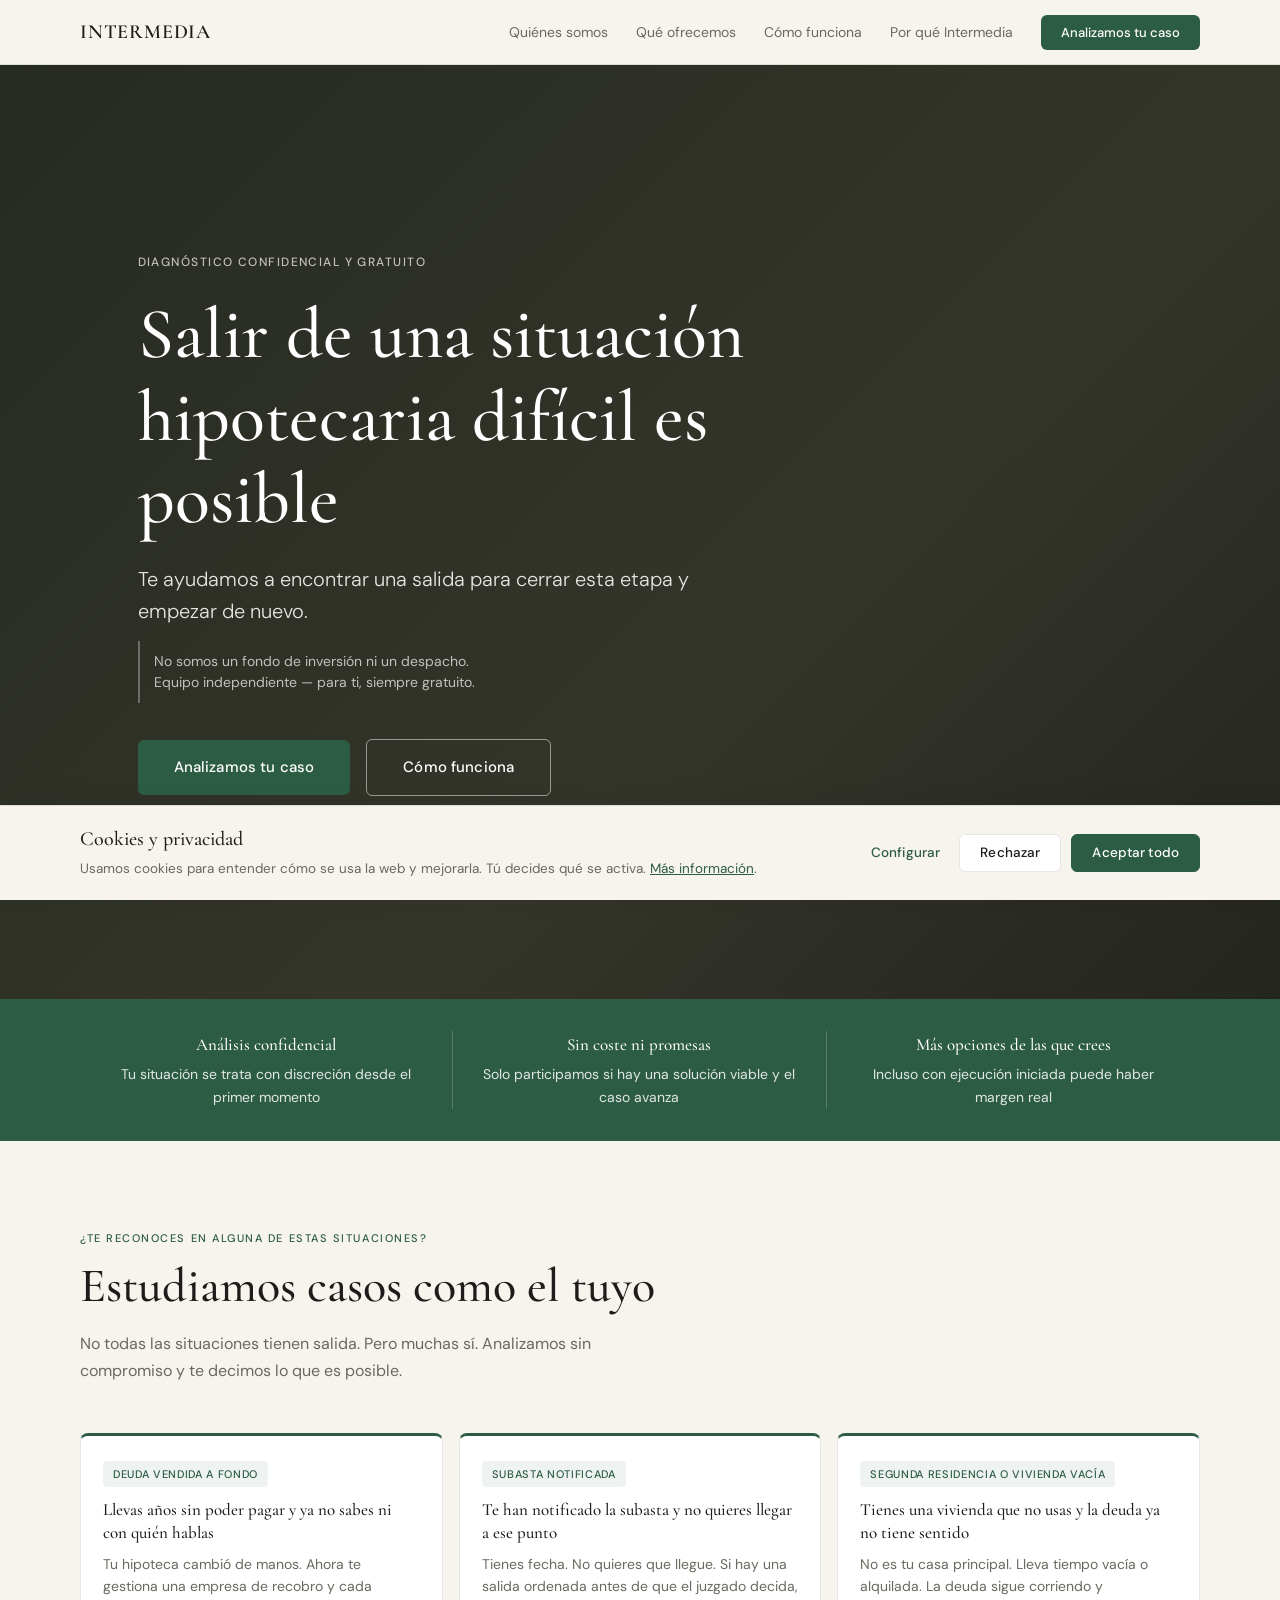
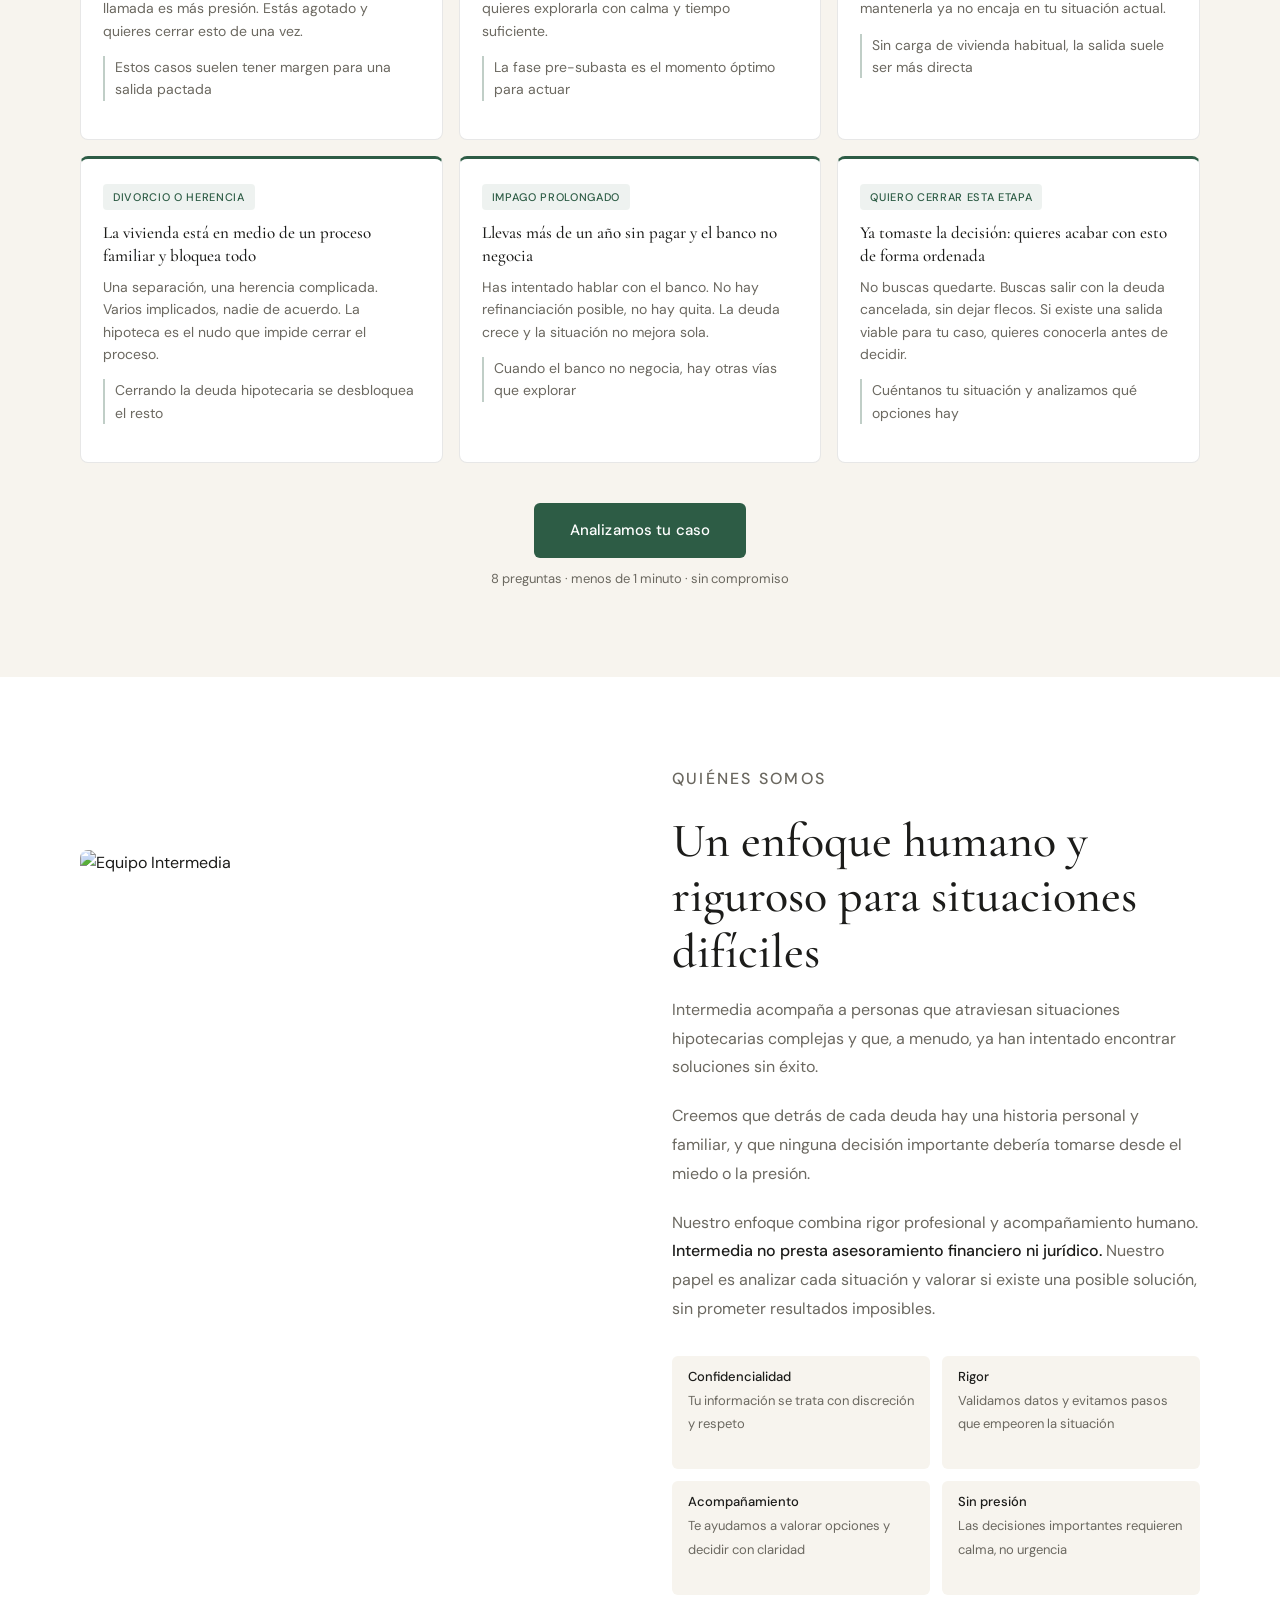
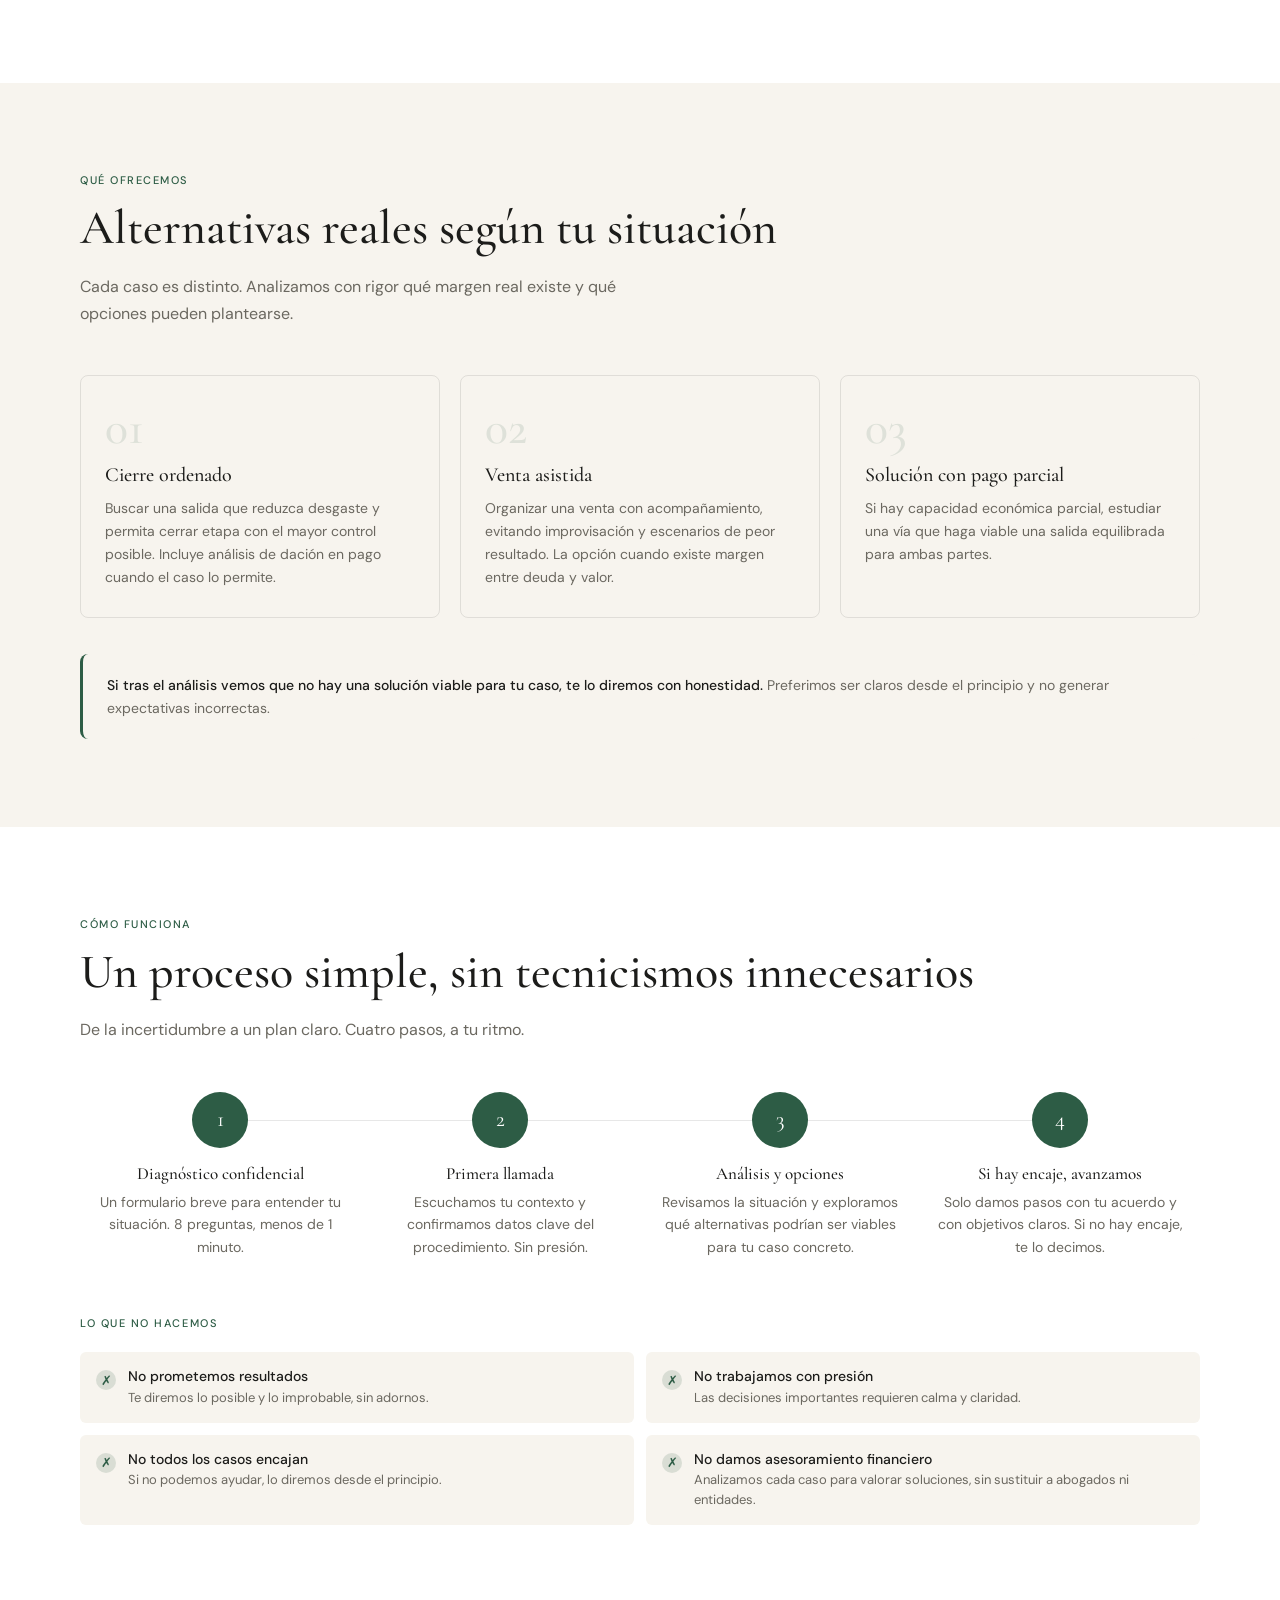
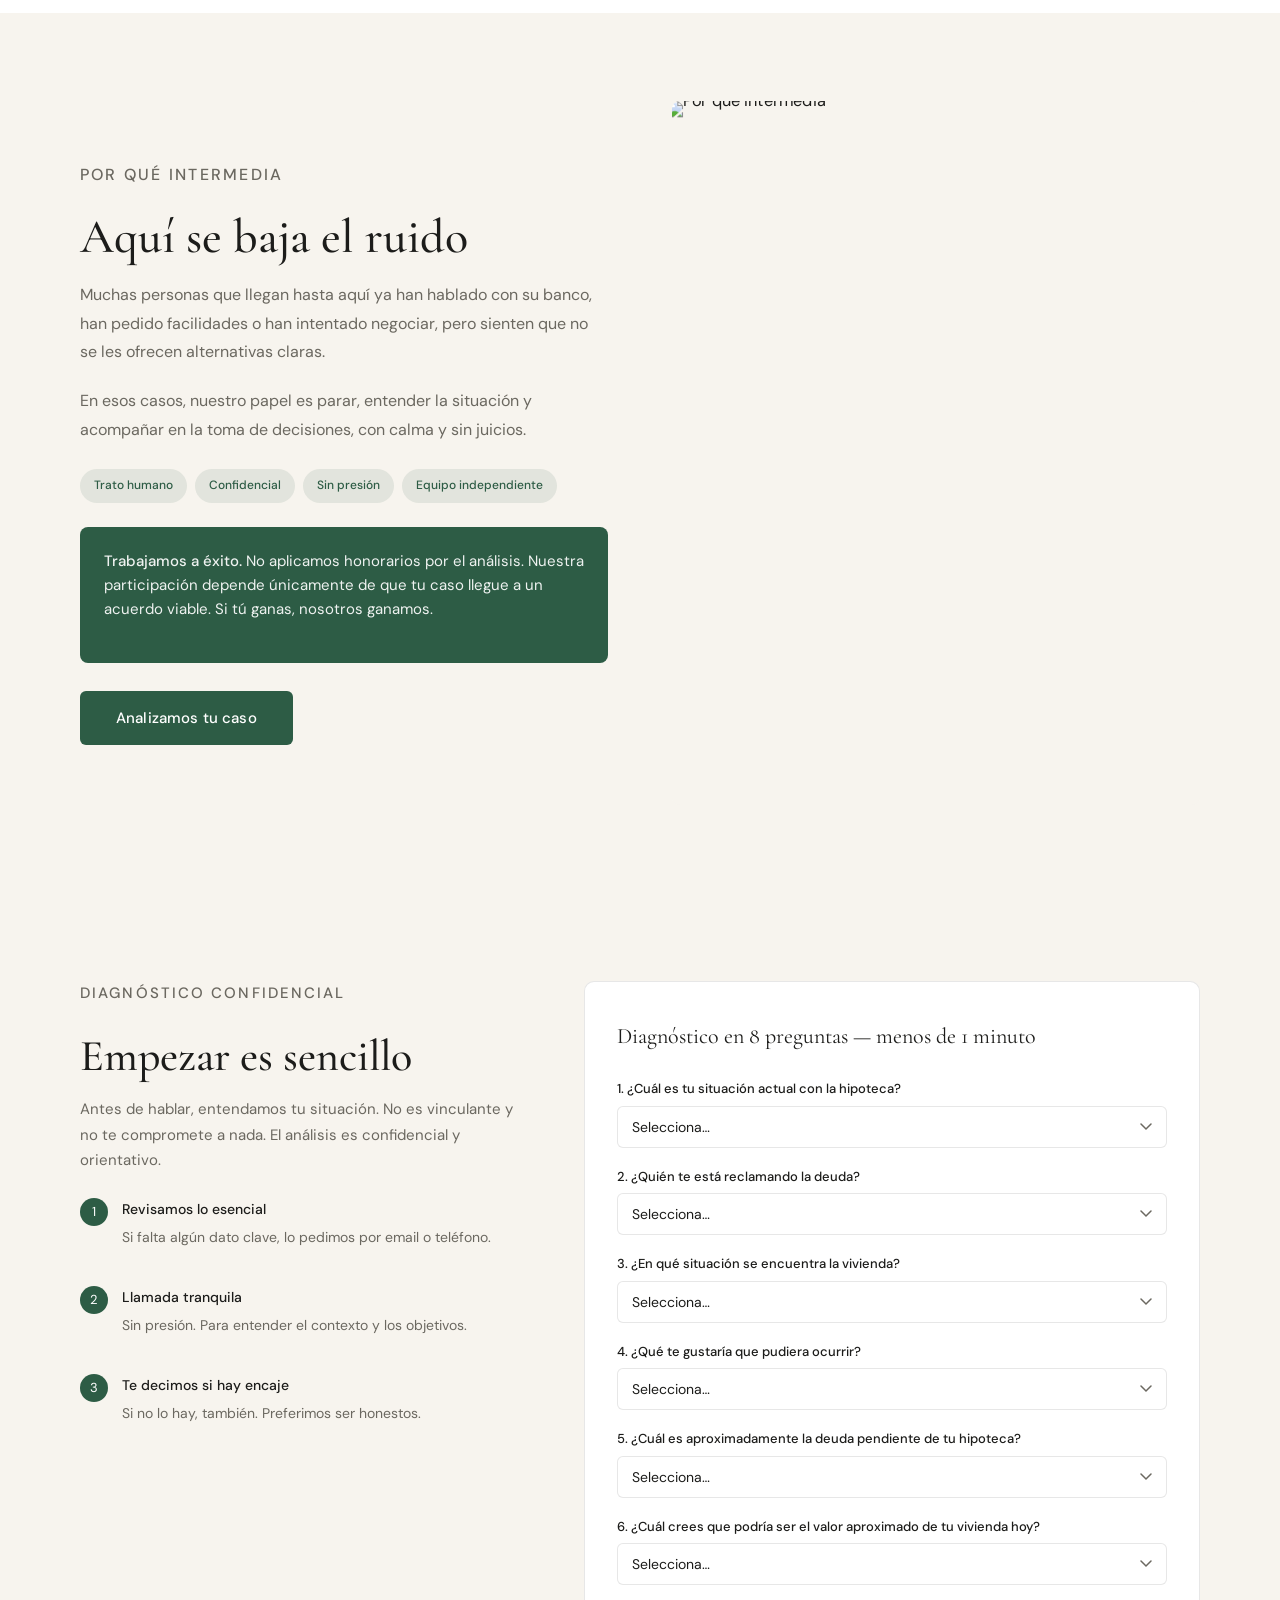
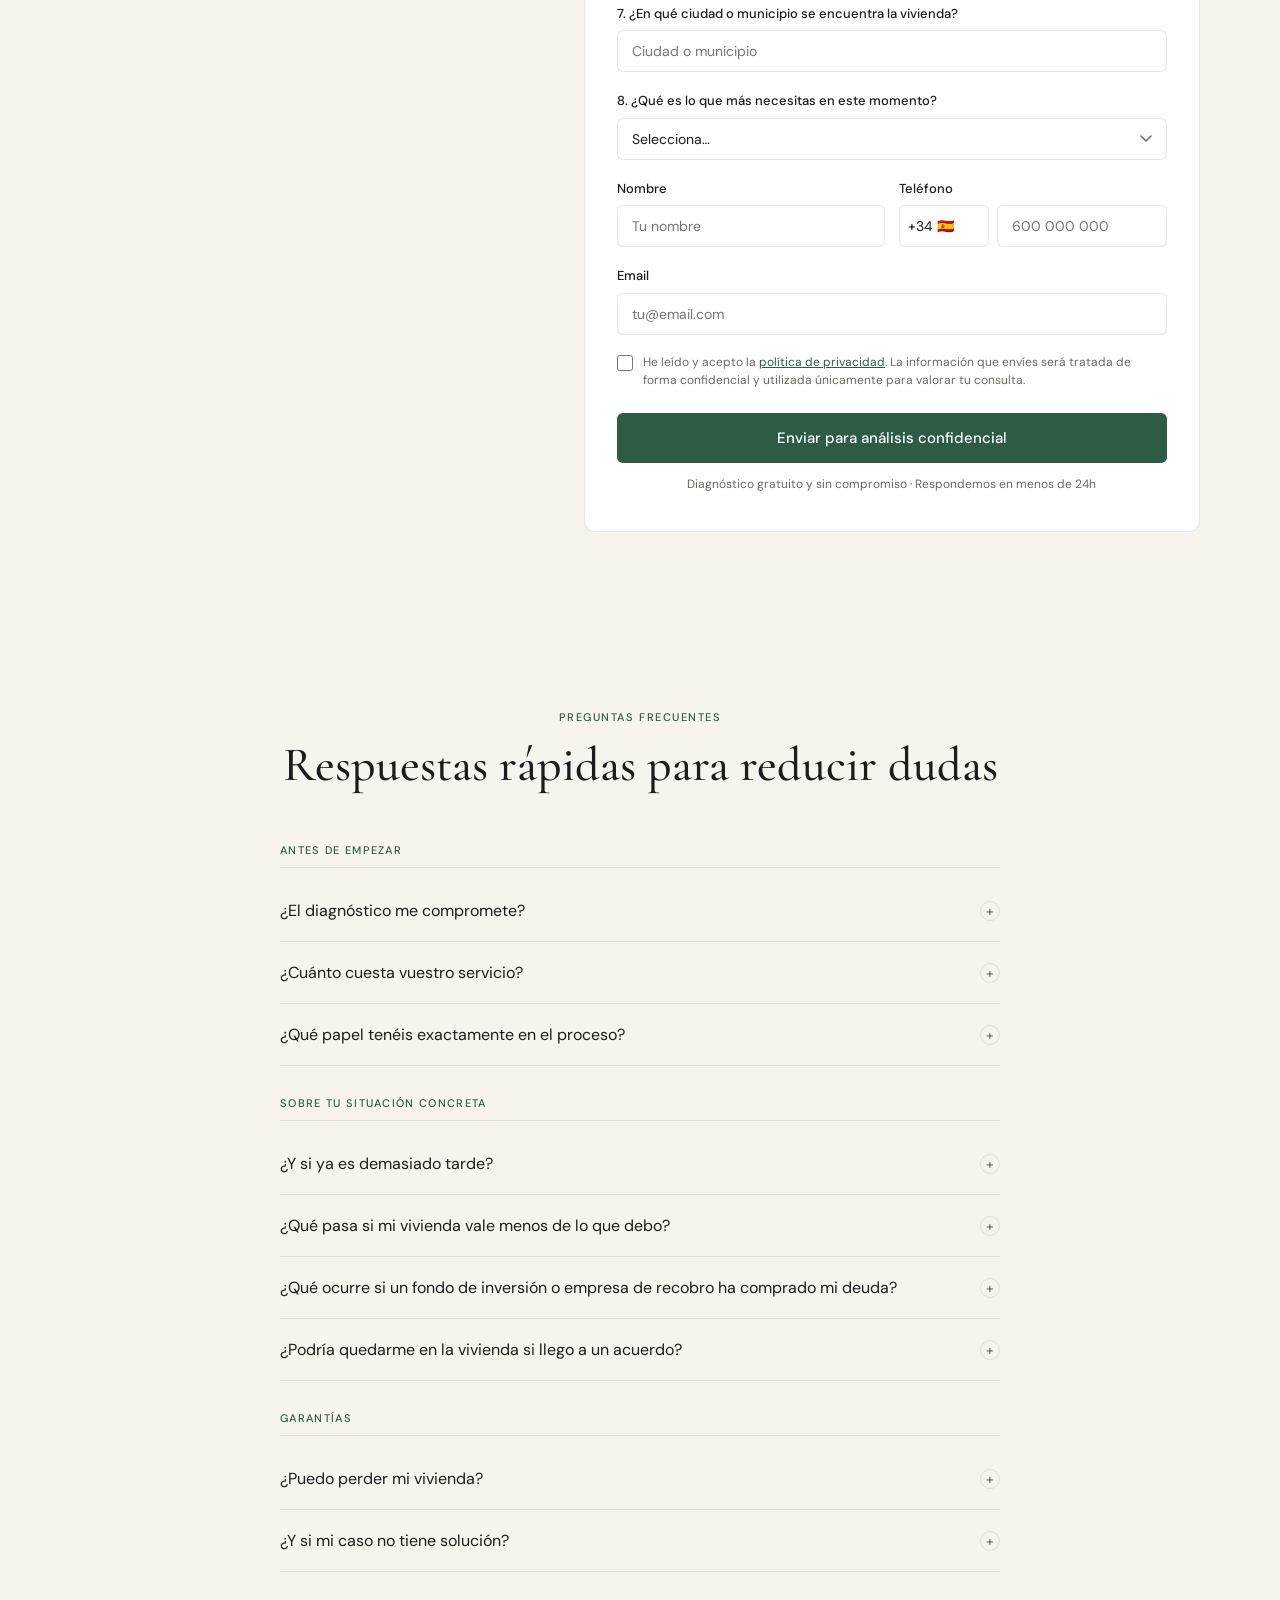
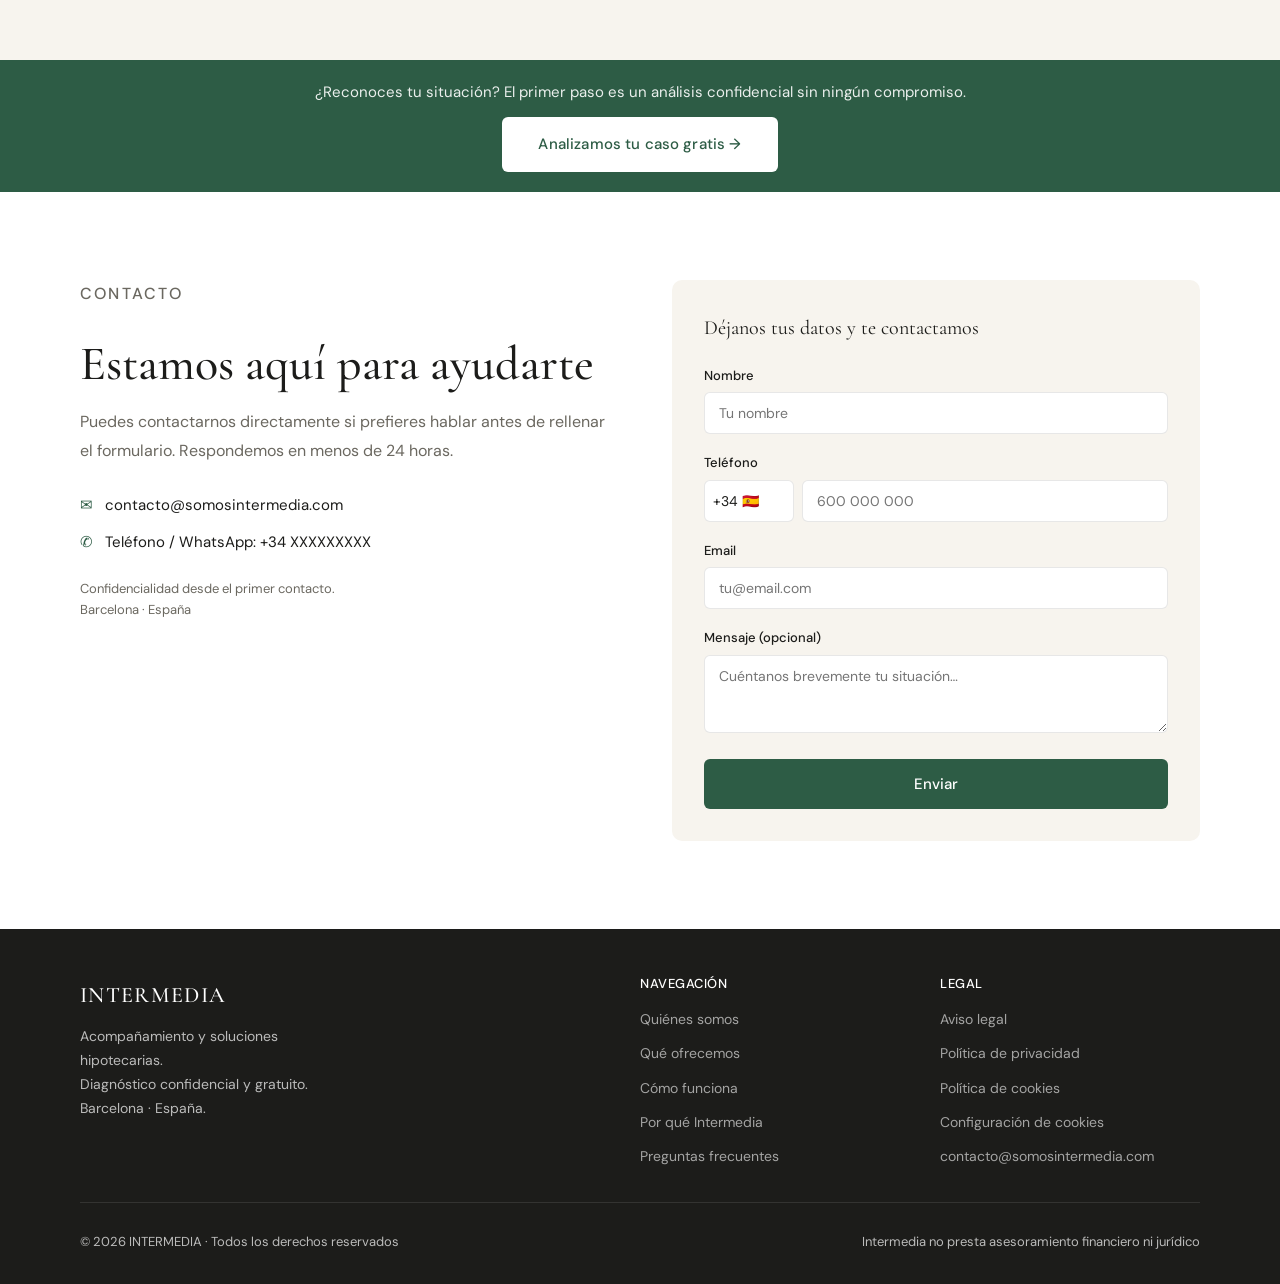
==== commit f3303cd5: "Add files via upload" ====
--- a/web_INTERMEDIA_FINAL_v1/index.html
+++ b/web_INTERMEDIA_FINAL_v1/index.html
@@ -207,8 +207,47 @@
     .strip .btn{background:var(--white);color:var(--green);font-weight:500}
     .strip .btn:hover{background:var(--cream)}
   </style>
+  <!-- Consent Mode v2 (defaults) -->
+  <script>
+    window.dataLayer = window.dataLayer || [];
+    function gtag(){dataLayer.push(arguments);}
+    gtag('consent','default',{
+      ad_storage:'denied',
+      ad_user_data:'denied',
+      ad_personalization:'denied',
+      analytics_storage:'denied',
+      personalization_storage:'denied',
+      functionality_storage:'denied',
+      security_storage:'granted',
+      wait_for_update:500
+    });
+    try{
+      var __cc=localStorage.getItem('cc-consent-v1');
+      if(__cc){
+        var __s=JSON.parse(__cc);
+        gtag('consent','update',{
+          ad_storage:__s.marketing?'granted':'denied',
+          ad_user_data:__s.marketing?'granted':'denied',
+          ad_personalization:__s.marketing?'granted':'denied',
+          analytics_storage:__s.analytics?'granted':'denied'
+        });
+      }
+    }catch(e){}
+  </script>
+  <!-- End Consent Mode v2 -->
+  <!-- Google Tag Manager -->
+  <script>(function(w,d,s,l,i){w[l]=w[l]||[];w[l].push({'gtm.start':
+  new Date().getTime(),event:'gtm.js'});var f=d.getElementsByTagName(s)[0],
+  j=d.createElement(s),dl=l!='dataLayer'?'&l='+l:'';j.async=true;j.src=
+  'https://www.googletagmanager.com/gtm.js?id='+i+dl;f.parentNode.insertBefore(j,f);
+  })(window,document,'script','dataLayer','GTM-5RR27562');</script>
+  <!-- End Google Tag Manager -->
 </head>
 <body>
+<!-- Google Tag Manager (noscript) -->
+<noscript><iframe src="https://www.googletagmanager.com/ns.html?id=GTM-5RR27562"
+height="0" width="0" style="display:none;visibility:hidden"></iframe></noscript>
+<!-- End Google Tag Manager (noscript) -->
 
 <!-- NAV -->
 <nav id="nav">
@@ -749,6 +788,7 @@
           <li><a href="aviso-legal.html">Aviso legal</a></li>
           <li><a href="politica-privacidad.html">Política de privacidad</a></li>
           <li><a href="politica-cookies.html">Política de cookies</a></li>
+          <li><a href="configuracion-cookies.html">Configuración de cookies</a></li>
           <li><a href="mailto:contacto@somosintermedia.com">contacto@somosintermedia.com</a></li>
         </ul>
       </div>
@@ -832,6 +872,7 @@
       nombre:nameInput?nameInput.value.trim():'',
       email:emailInput?emailInput.value.trim():'',
       telefono,
+      origen:'diagnostico',
       situacion_de_pago:questionSelects[0]?questionSelects[0].value.trim():'',
       has_recibido_alguna_comunicacion_formal_relacionada_con_la_deuda:questionSelects[1]?questionSelects[1].value.trim():'',
       la_vivienda_relacionada_con_la_hipoteca_esesta:questionSelects[2]?questionSelects[2].value.trim():'',
@@ -931,5 +972,167 @@
     nav.style.boxShadow=window.scrollY>20?'0 1px 20px rgba(0,0,0,0.08)':'none';
   });
 </script>
+
+<!-- ── COOKIE CONSENT ── -->
+<style>
+  .cc-banner{position:fixed;left:0;right:0;bottom:0;z-index:9000;background:var(--cream);border-top:1px solid var(--border);box-shadow:0 -4px 24px rgba(0,0,0,0.06);padding:20px 5%;transform:translateY(100%);opacity:0;transition:transform .35s ease,opacity .35s ease;pointer-events:none}
+  .cc-banner[data-state="open"]{transform:translateY(0);opacity:1;pointer-events:auto}
+  .cc-banner-inner{max-width:1120px;margin:0 auto;display:flex;align-items:center;gap:32px;flex-wrap:wrap}
+  .cc-banner-text{flex:1;min-width:260px}
+  .cc-banner-title{font-family:'Cormorant Garamond',serif;font-size:20px;font-weight:500;color:var(--text);margin-bottom:6px;line-height:1.3}
+  .cc-banner-desc{font-size:13.5px;color:var(--muted);line-height:1.6;margin:0}
+  .cc-banner-desc a{color:var(--green);text-decoration:underline}
+  .cc-banner-actions{display:flex;align-items:center;gap:10px;flex-wrap:wrap}
+  .cc-btn{font-family:'DM Sans',sans-serif;font-size:13.5px;font-weight:500;padding:10px 20px;border-radius:6px;cursor:pointer;border:1px solid transparent;transition:background .2s,border-color .2s,color .2s;letter-spacing:0.01em;line-height:1.2}
+  .cc-btn-ghost{background:transparent;color:var(--green);padding:10px 8px}
+  .cc-btn-ghost:hover{color:var(--green-hover);text-decoration:underline}
+  .cc-btn-outline{background:var(--white);color:var(--text);border-color:var(--border)}
+  .cc-btn-outline:hover{border-color:var(--text)}
+  .cc-btn-primary{background:var(--green);color:var(--white);border-color:var(--green)}
+  .cc-btn-primary:hover{background:var(--green-hover);border-color:var(--green-hover)}
+  @media(max-width:768px){
+    .cc-banner{padding:18px 5%}
+    .cc-banner-inner{gap:14px}
+    .cc-banner-actions{width:100%}
+    .cc-btn{flex:1;text-align:center;padding:11px 12px}
+    .cc-btn-ghost{flex-basis:100%;flex:0 0 100%;order:-1}
+  }
+  .cc-modal{position:fixed;inset:0;z-index:9100;background:rgba(28,28,26,0.55);display:none;align-items:center;justify-content:center;padding:20px}
+  .cc-modal[data-state="open"]{display:flex}
+  .cc-modal-card{background:var(--white);border-radius:10px;max-width:520px;width:100%;padding:32px;box-shadow:0 16px 48px rgba(0,0,0,0.18);max-height:90vh;overflow-y:auto}
+  .cc-modal-title{font-family:'Cormorant Garamond',serif;font-size:24px;font-weight:500;color:var(--text);margin-bottom:8px;line-height:1.25}
+  .cc-modal-desc{font-size:13.5px;color:var(--muted);line-height:1.6;margin-bottom:8px}
+  .cc-row{display:flex;align-items:flex-start;justify-content:space-between;gap:16px;padding:16px 0;border-top:1px solid var(--border)}
+  .cc-row-text h4{font-family:'DM Sans',sans-serif;font-size:14px;font-weight:500;color:var(--text);margin-bottom:4px}
+  .cc-row-text p{font-size:12.5px;color:var(--muted);line-height:1.55;margin:0}
+  .cc-switch{position:relative;width:38px;height:22px;flex-shrink:0;margin-top:2px}
+  .cc-switch input{opacity:0;width:0;height:0;position:absolute;margin:0}
+  .cc-switch-track{position:absolute;inset:0;background:var(--warm);border-radius:22px;transition:background .2s;cursor:pointer}
+  .cc-switch-track::before{content:'';position:absolute;left:2px;top:2px;width:18px;height:18px;background:var(--white);border-radius:50%;transition:transform .2s;box-shadow:0 1px 3px rgba(0,0,0,0.15)}
+  .cc-switch input:checked + .cc-switch-track{background:var(--green)}
+  .cc-switch input:checked + .cc-switch-track::before{transform:translateX(16px)}
+  .cc-switch input:disabled + .cc-switch-track{opacity:0.55;cursor:not-allowed}
+  .cc-modal-actions{display:flex;justify-content:flex-end;gap:10px;margin-top:24px;flex-wrap:wrap}
+  @media(max-width:480px){
+    .cc-modal-card{padding:24px}
+    .cc-modal-actions{flex-direction:column-reverse}
+    .cc-modal-actions .cc-btn{width:100%}
+  }
+</style>
+
+<div class="cc-banner" id="cc-banner" role="dialog" aria-live="polite" aria-label="Aviso de cookies">
+  <div class="cc-banner-inner">
+    <div class="cc-banner-text">
+      <p class="cc-banner-title">Cookies y privacidad</p>
+      <p class="cc-banner-desc">Usamos cookies para entender cómo se usa la web y mejorarla. Tú decides qué se activa. <a href="politica-cookies.html">Más información</a>.</p>
+    </div>
+    <div class="cc-banner-actions">
+      <button type="button" class="cc-btn cc-btn-ghost" data-cc="configure">Configurar</button>
+      <button type="button" class="cc-btn cc-btn-outline" data-cc="reject">Rechazar</button>
+      <button type="button" class="cc-btn cc-btn-primary" data-cc="accept-all">Aceptar todo</button>
+    </div>
+  </div>
+</div>
+
+<div class="cc-modal" id="cc-modal" role="dialog" aria-modal="true" aria-labelledby="cc-modal-title">
+  <div class="cc-modal-card">
+    <h3 class="cc-modal-title" id="cc-modal-title">Configurar cookies</h3>
+    <p class="cc-modal-desc">Elige qué tipos de cookies quieres permitir. Puedes cambiar esta decisión en cualquier momento.</p>
+    <div class="cc-row">
+      <div class="cc-row-text">
+        <h4>Necesarias</h4>
+        <p>Imprescindibles para que la web funcione. Siempre activas.</p>
+      </div>
+      <label class="cc-switch"><input type="checkbox" checked disabled><span class="cc-switch-track"></span></label>
+    </div>
+    <div class="cc-row">
+      <div class="cc-row-text">
+        <h4>Analítica</h4>
+        <p>Nos ayudan a entender cómo se usa la web, de forma agregada y anónima.</p>
+      </div>
+      <label class="cc-switch"><input type="checkbox" id="cc-analytics"><span class="cc-switch-track"></span></label>
+    </div>
+    <div class="cc-row">
+      <div class="cc-row-text">
+        <h4>Marketing</h4>
+        <p>Permiten medir campañas y mostrar contenido relevante fuera de la web.</p>
+      </div>
+      <label class="cc-switch"><input type="checkbox" id="cc-marketing"><span class="cc-switch-track"></span></label>
+    </div>
+    <div class="cc-modal-actions">
+      <button type="button" class="cc-btn cc-btn-outline" data-cc="reject">Rechazar todo</button>
+      <button type="button" class="cc-btn cc-btn-primary" data-cc="save">Guardar preferencias</button>
+    </div>
+  </div>
+</div>
+
+<script>
+  (function(){
+    var KEY='cc-consent-v1';
+    var banner=document.getElementById('cc-banner');
+    var modal=document.getElementById('cc-modal');
+    var analyticsInput=document.getElementById('cc-analytics');
+    var marketingInput=document.getElementById('cc-marketing');
+    if(!banner||!modal)return;
+
+    function pushConsent(s){
+      window.dataLayer=window.dataLayer||[];
+      window.dataLayer.push(['consent','update',{
+        ad_storage:s.marketing?'granted':'denied',
+        ad_user_data:s.marketing?'granted':'denied',
+        ad_personalization:s.marketing?'granted':'denied',
+        analytics_storage:s.analytics?'granted':'denied'
+      }]);
+      if(typeof gtag==='function'){
+        gtag('consent','update',{
+          ad_storage:s.marketing?'granted':'denied',
+          ad_user_data:s.marketing?'granted':'denied',
+          ad_personalization:s.marketing?'granted':'denied',
+          analytics_storage:s.analytics?'granted':'denied'
+        });
+      }
+    }
+    function save(s){
+      try{localStorage.setItem(KEY,JSON.stringify(s));}catch(e){}
+      pushConsent(s);
+    }
+    function read(){
+      try{var v=localStorage.getItem(KEY);return v?JSON.parse(v):null;}catch(e){return null;}
+    }
+    function showBanner(){banner.setAttribute('data-state','open');}
+    function hideBanner(){banner.removeAttribute('data-state');}
+    function openModal(){
+      var s=read()||{analytics:false,marketing:false};
+      if(analyticsInput)analyticsInput.checked=!!s.analytics;
+      if(marketingInput)marketingInput.checked=!!s.marketing;
+      modal.setAttribute('data-state','open');
+    }
+    function closeModal(){modal.removeAttribute('data-state');}
+
+    document.addEventListener('click',function(e){
+      var t=e.target.closest('[data-cc]');
+      if(!t)return;
+      var act=t.getAttribute('data-cc');
+      if(act==='accept-all'){save({analytics:true,marketing:true});hideBanner();closeModal();}
+      else if(act==='reject'){save({analytics:false,marketing:false});hideBanner();closeModal();}
+      else if(act==='configure'){openModal();}
+      else if(act==='save'){
+        save({
+          analytics:!!(analyticsInput&&analyticsInput.checked),
+          marketing:!!(marketingInput&&marketingInput.checked)
+        });
+        hideBanner();closeModal();
+      }
+      else if(act==='open'){openModal();}
+    });
+    modal.addEventListener('click',function(e){if(e.target===modal)closeModal();});
+    document.addEventListener('keydown',function(e){if(e.key==='Escape')closeModal();});
+
+    if(!read()){
+      setTimeout(showBanner,300);
+    }
+  })();
+</script>
+
 </body>
 </html>
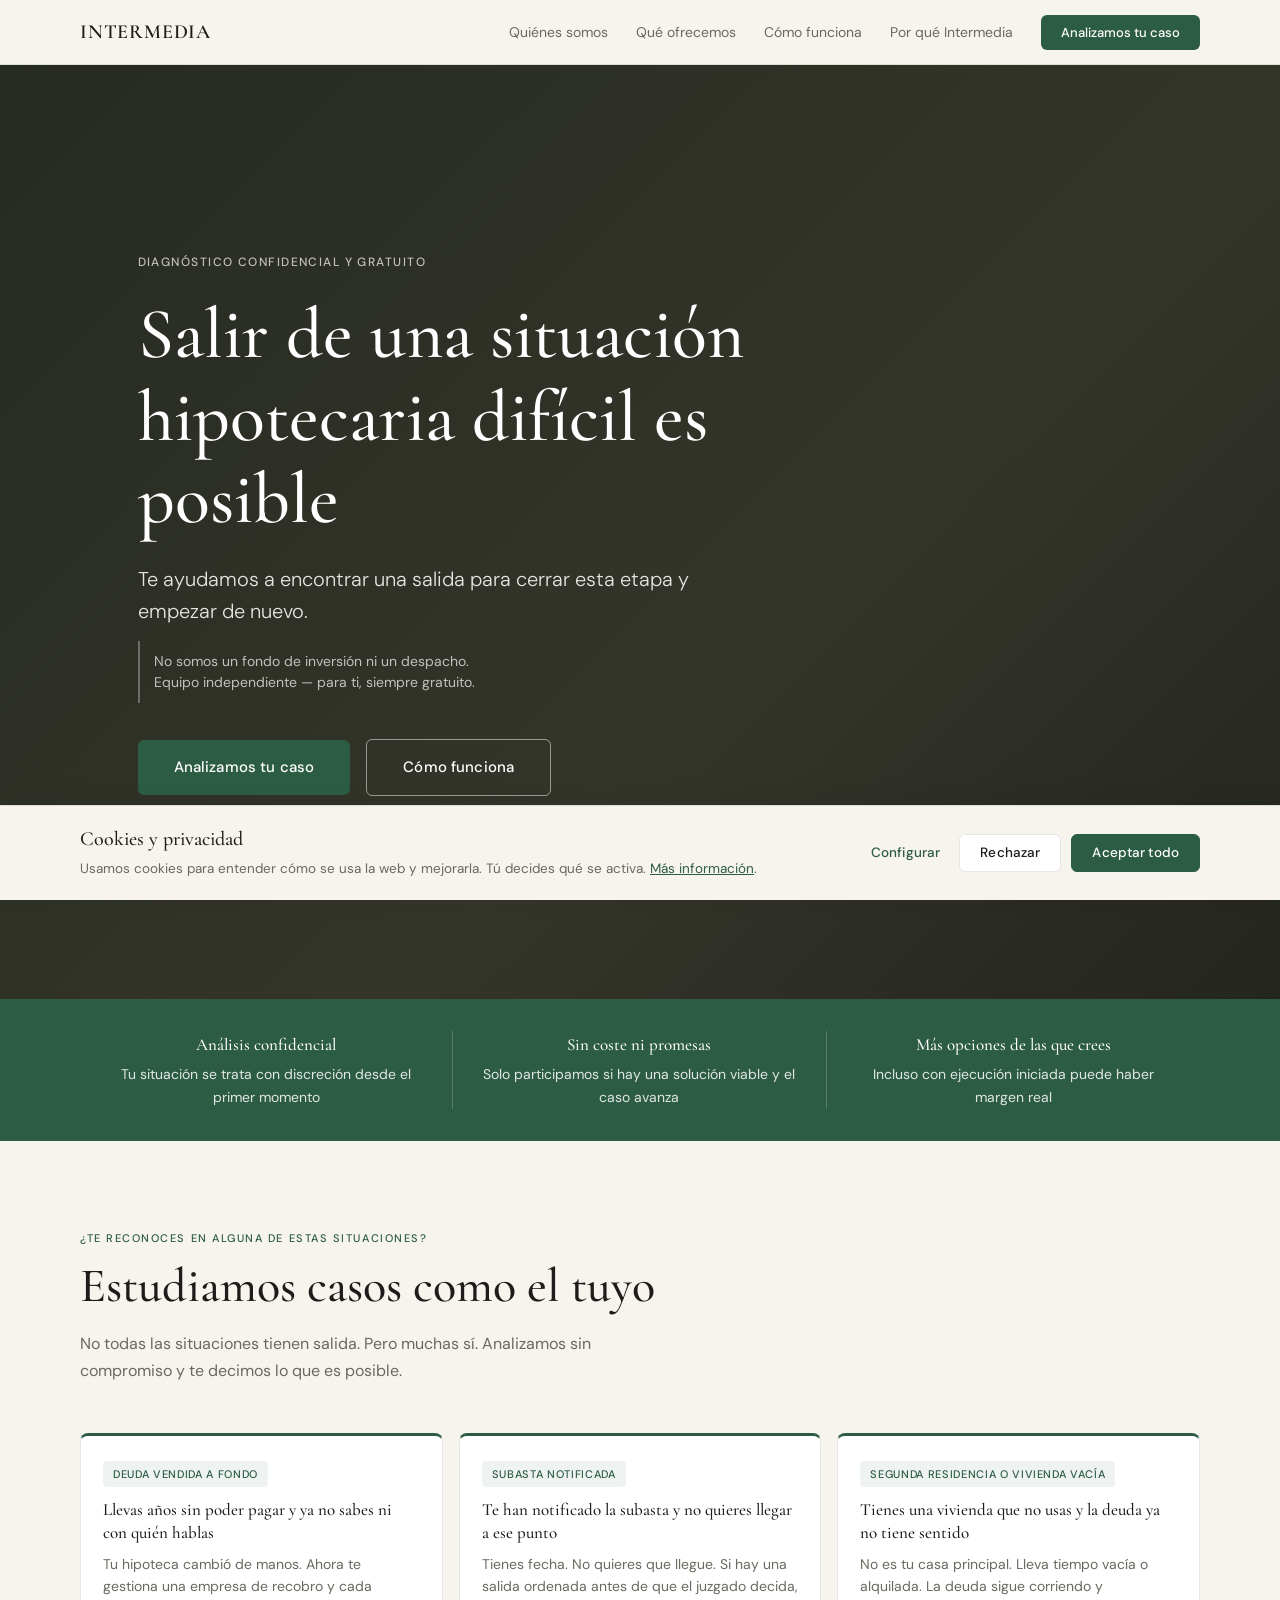
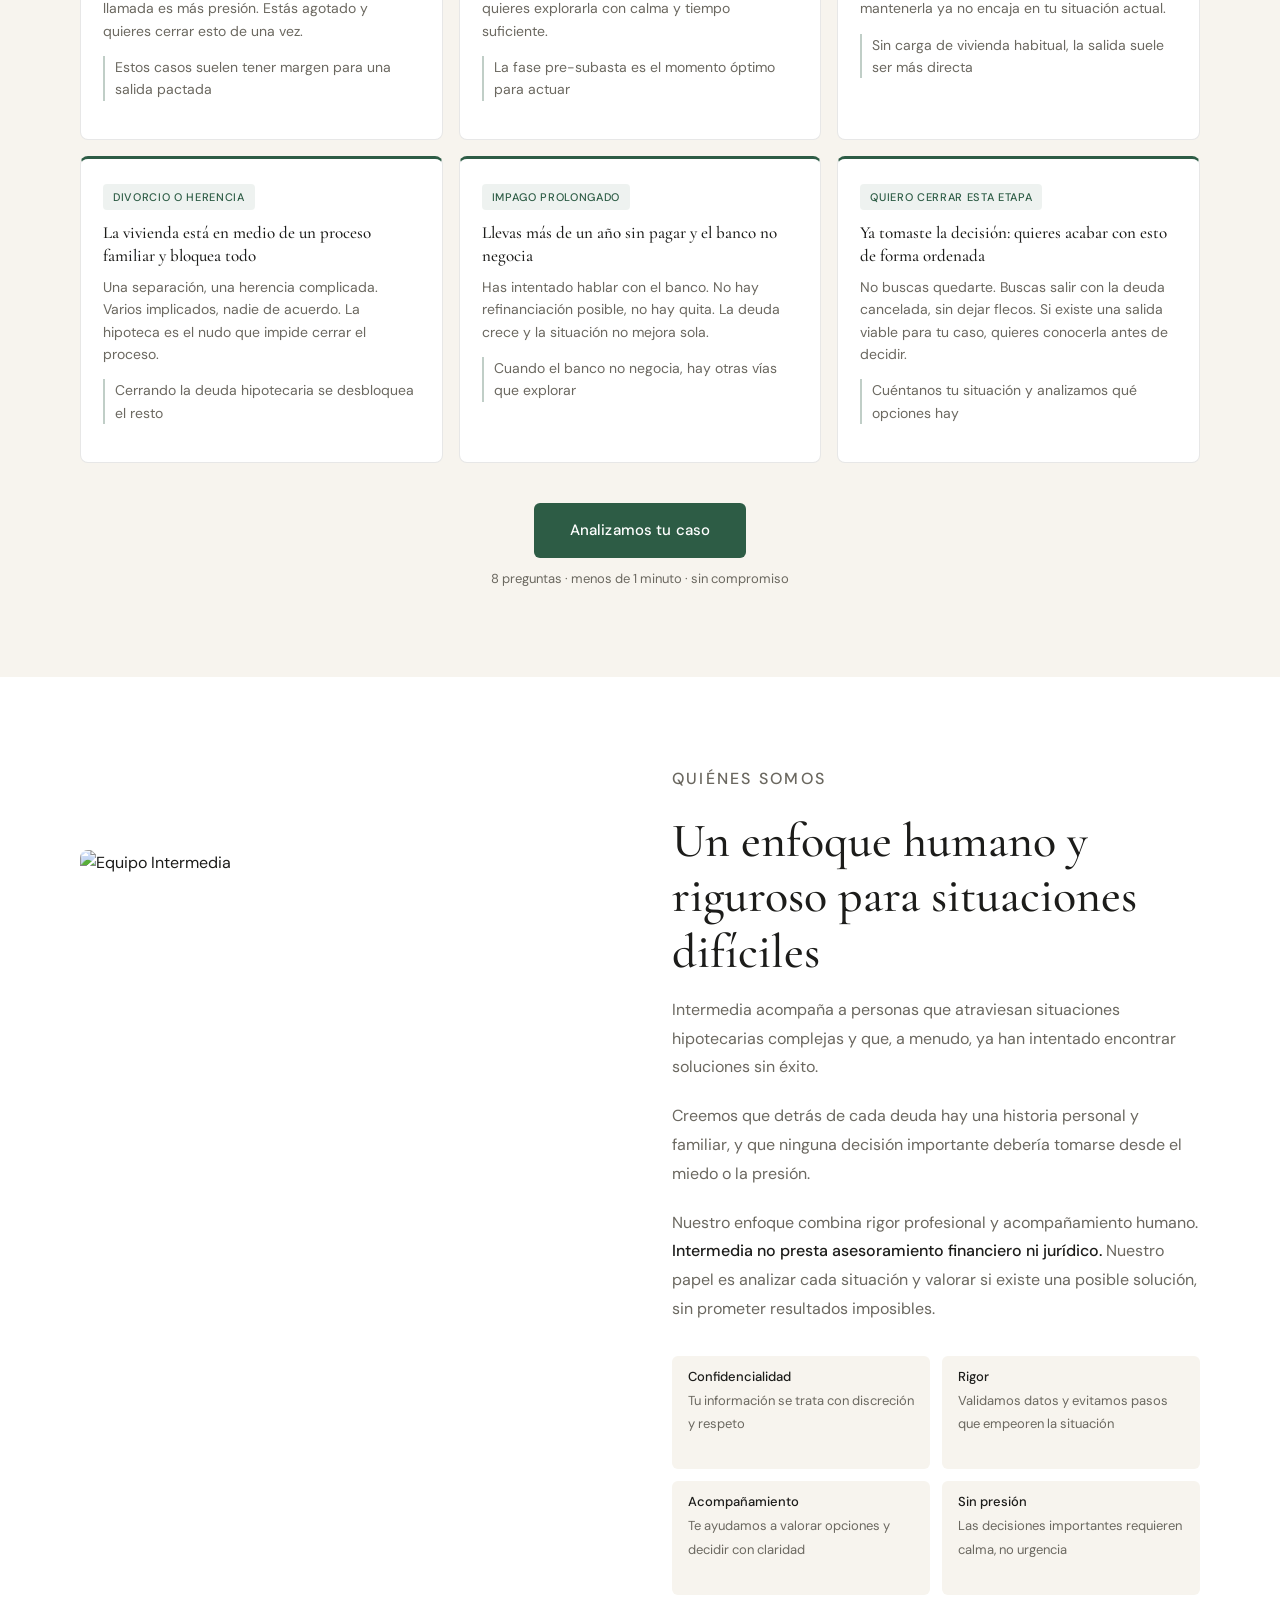
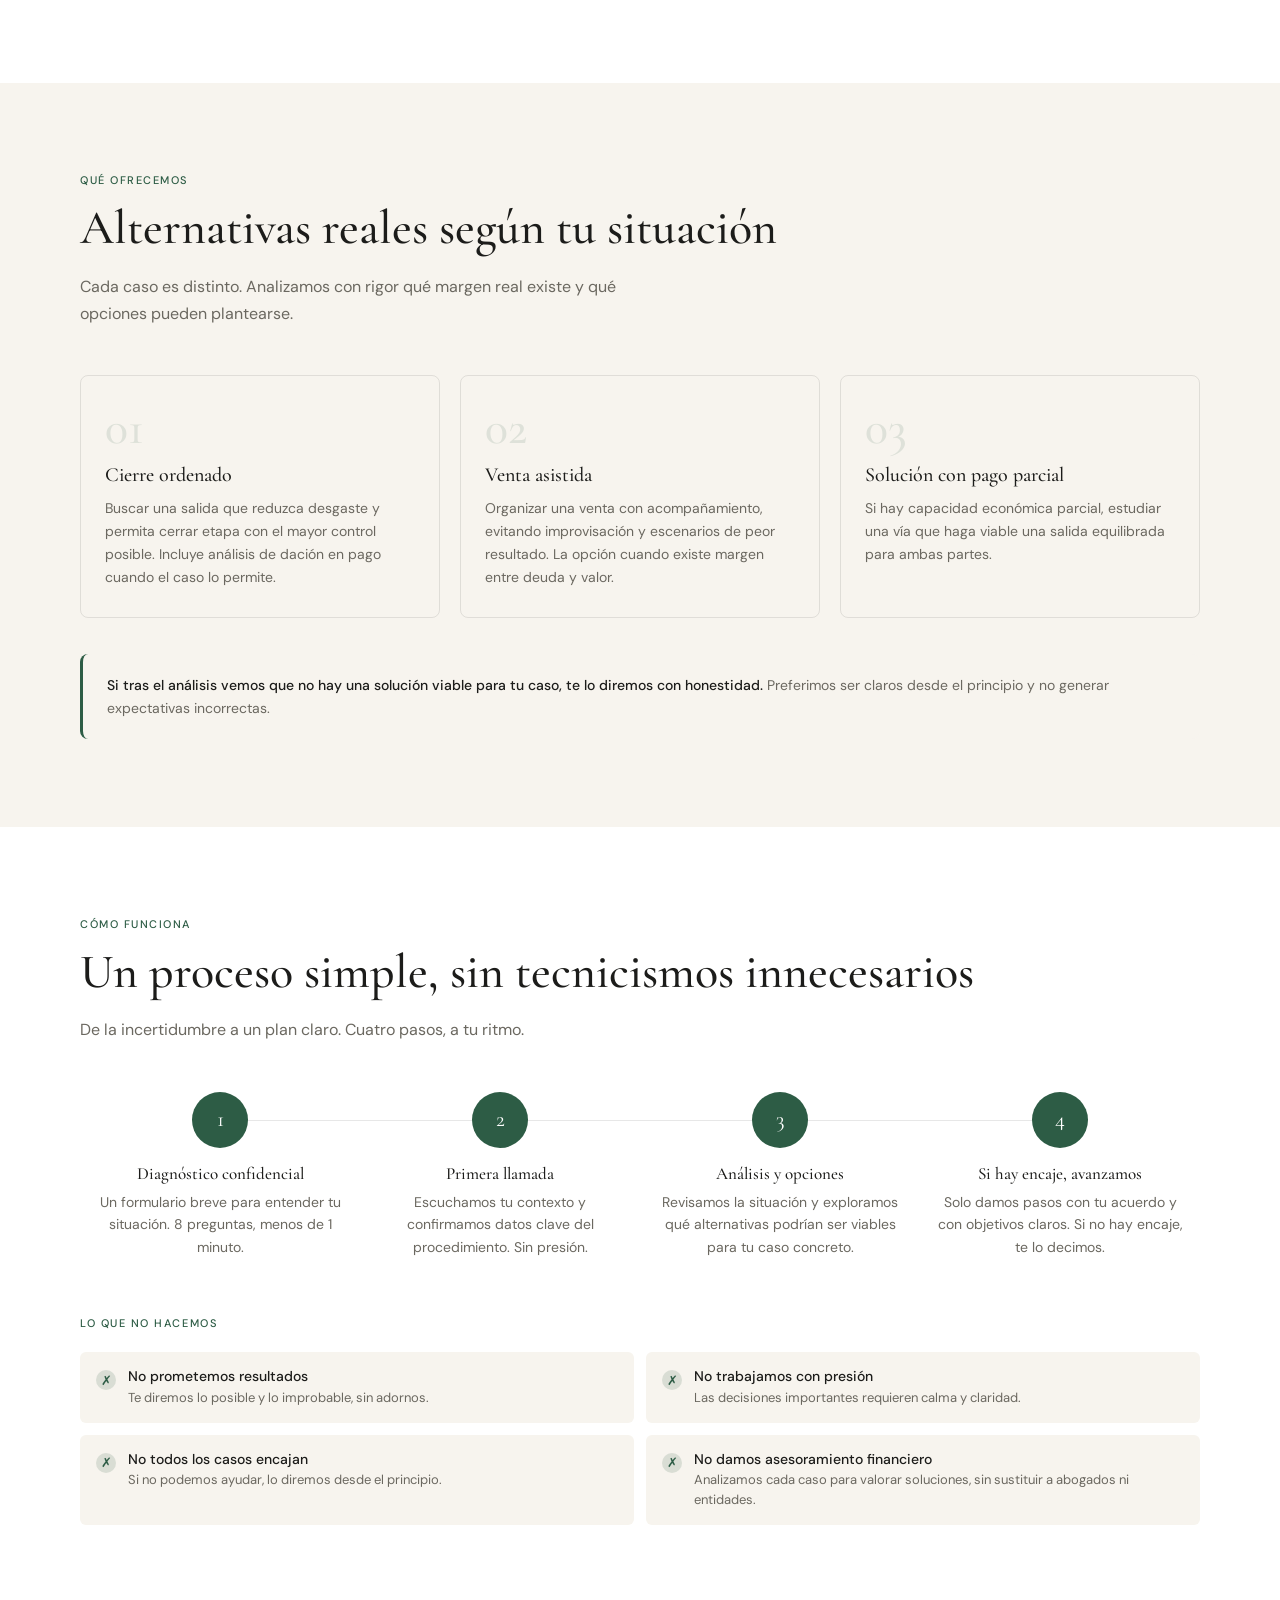
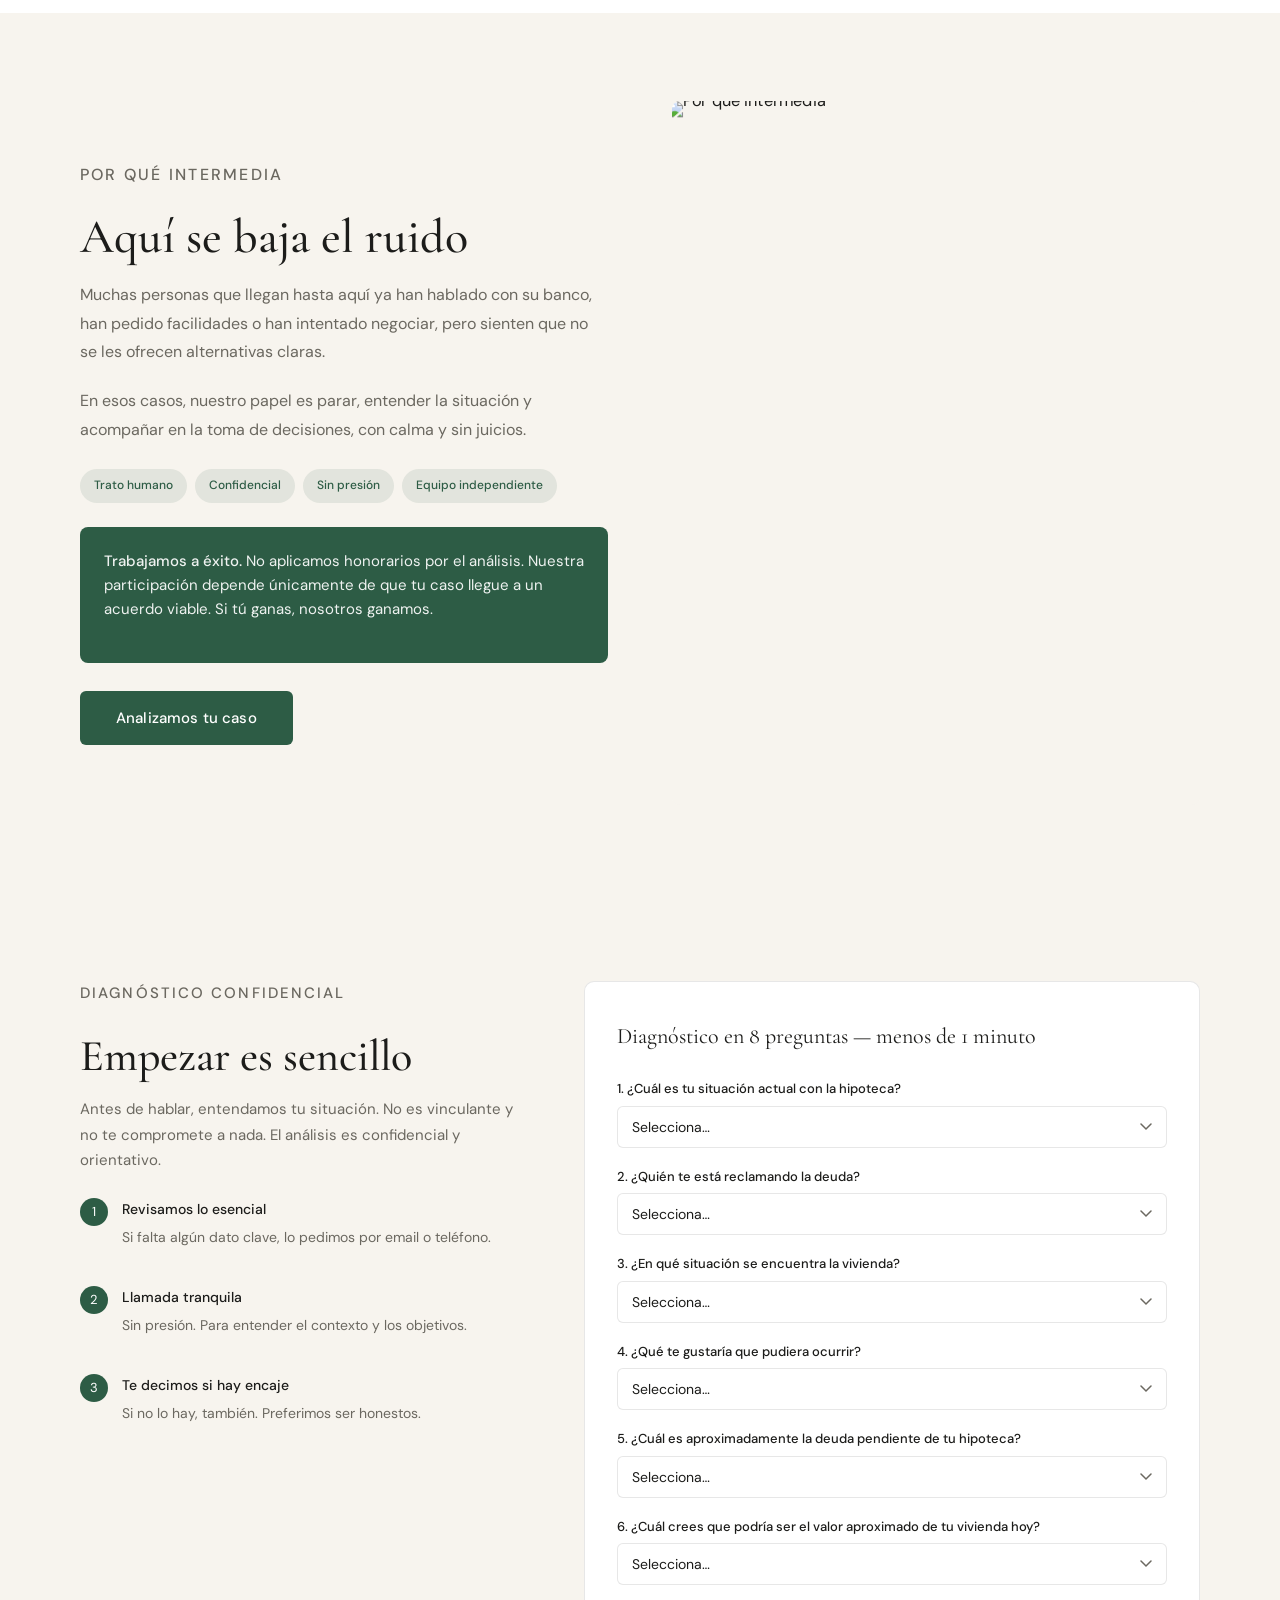
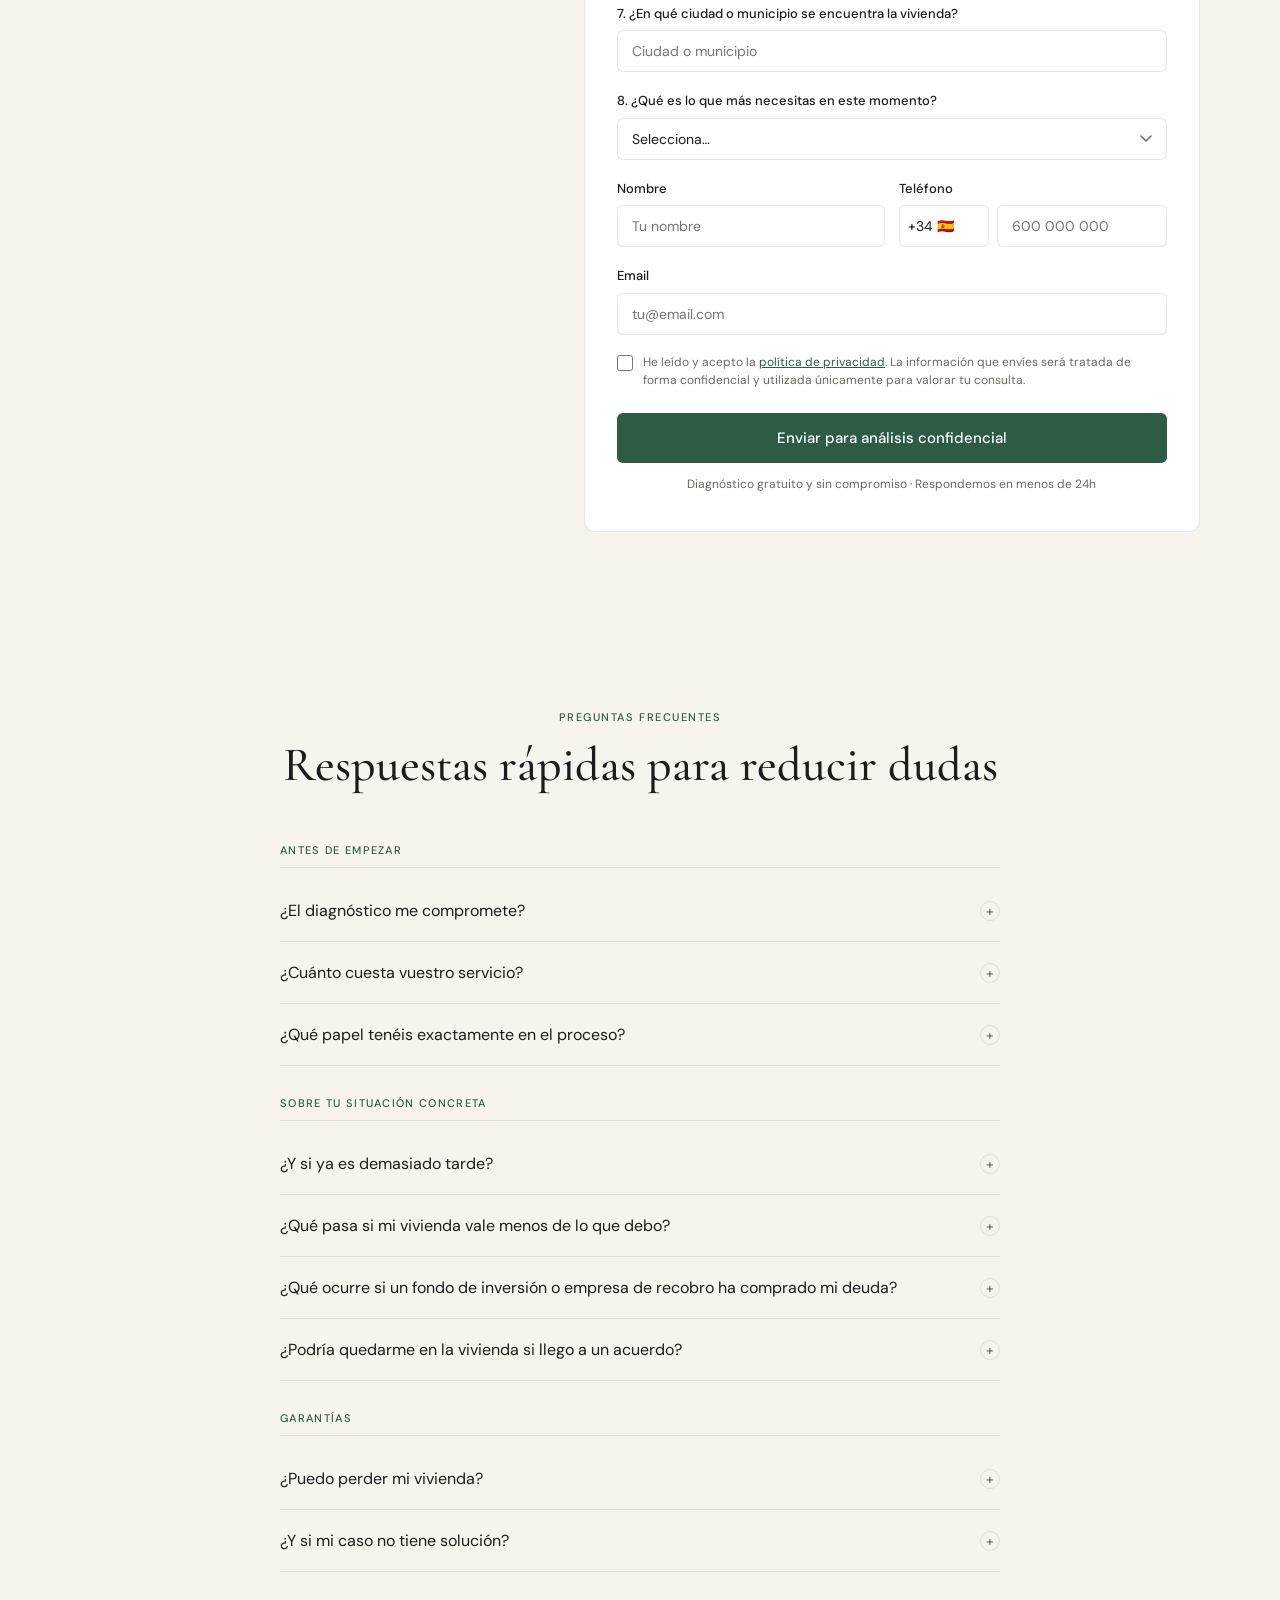
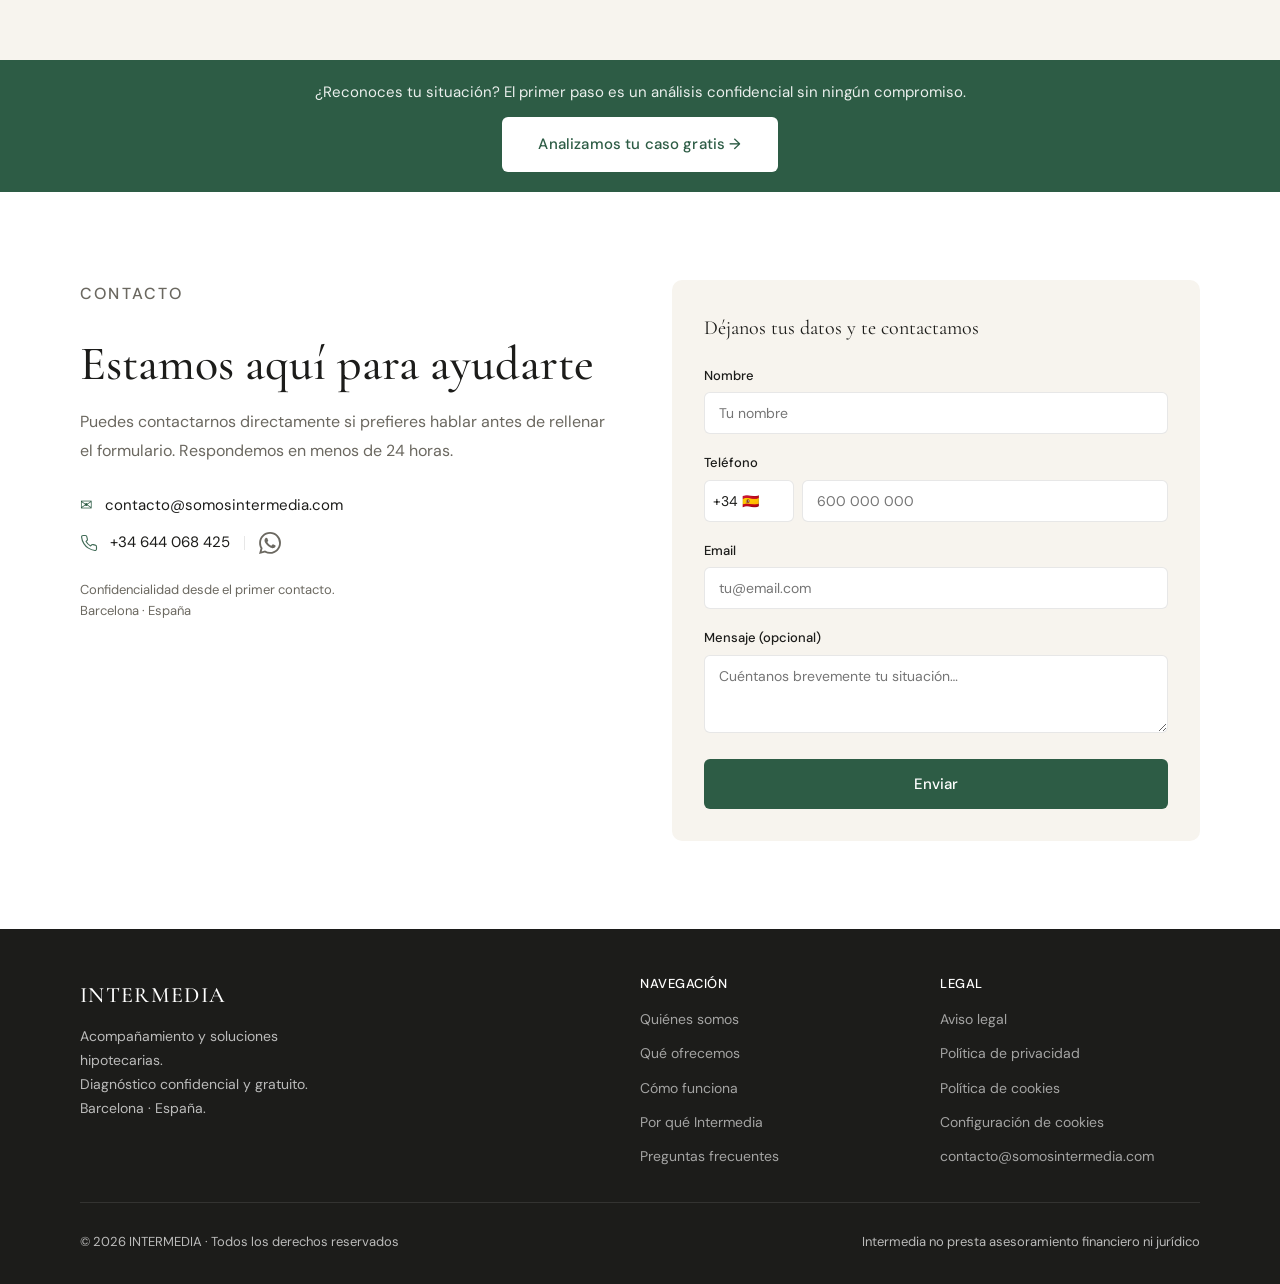
==== commit 184a5fd1: "Add files via upload" ====
--- a/web_INTERMEDIA_FINAL_v1/index.html
+++ b/web_INTERMEDIA_FINAL_v1/index.html
@@ -181,6 +181,14 @@
     .contacto-info p{font-size:16px;color:var(--muted);line-height:1.8;margin-bottom:28px}
     .contacto-dato{display:flex;align-items:center;gap:12px;font-size:15px;color:var(--text);margin-bottom:12px;text-decoration:none}
     .contacto-dato span{color:var(--green)}
+    .contacto-tel-line{display:flex;align-items:center;flex-wrap:nowrap;white-space:nowrap;gap:12px;margin-bottom:12px;font-size:15px;color:var(--text)}
+    .contacto-tel-line > svg:first-of-type{flex-shrink:0;width:18px;height:18px;color:var(--green);opacity:0.9}
+    .contacto-tel-num{color:var(--text);text-decoration:none;border-bottom:1px solid transparent;transition:color .2s,border-color .2s}
+    .contacto-tel-num:hover{color:var(--green);border-bottom-color:rgba(45,92,69,0.35)}
+    .contacto-tel-sep{width:1px;height:14px;background:var(--border);flex-shrink:0;margin:0 2px}
+    .contacto-wa{display:flex;align-items:center;justify-content:center;text-decoration:none;color:var(--muted);transition:color .2s,opacity .2s}
+    .contacto-wa svg{width:22px;height:22px;display:block}
+    .contacto-wa:hover{color:var(--green)}
     .contact-form{background:var(--cream);border-radius:10px;padding:32px}
     @media(max-width:768px){.contacto-grid{grid-template-columns:1fr}}
 
@@ -729,7 +737,14 @@
         <h2 class="section-title">Estamos aquí para ayudarte</h2>
         <p>Puedes contactarnos directamente si prefieres hablar antes de rellenar el formulario. Respondemos en menos de 24 horas.</p>
         <a href="mailto:contacto@somosintermedia.com" class="contacto-dato"><span>✉</span> contacto@somosintermedia.com</a>
-        <a href="tel:+34609080222" class="contacto-dato"><span>✆</span> Teléfono / WhatsApp: +34 XXXXXXXXX</a>
+        <div class="contacto-tel-line">
+          <svg xmlns="http://www.w3.org/2000/svg" viewBox="0 0 24 24" fill="none" stroke="currentColor" stroke-width="1.5" stroke-linecap="round" stroke-linejoin="round" aria-hidden="true"><path d="M22 16.92v3a2 2 0 0 1-2.18 2 19.79 19.79 0 0 1-8.63-3.07 19.5 19.5 0 0 1-6-6 19.79 19.79 0 0 1-3.07-8.67A2 2 0 0 1 4.11 2h3a2 2 0 0 1 2 1.72 12.84 12.84 0 0 0 .7 2.81 2 2 0 0 1-.45 2.11L8.09 9.91a16 16 0 0 0 6 6l1.27-1.27a2 2 0 0 1 2.11-.45 12.84 12.84 0 0 0 2.81.7A2 2 0 0 1 22 16.92z"/></svg>
+          <a class="contacto-tel-num" href="tel:+34644068425">+34 644 068 425</a>
+          <span class="contacto-tel-sep" aria-hidden="true"></span>
+          <a class="contacto-wa" href="https://wa.me/34644068425" target="_blank" rel="noopener noreferrer" aria-label="Abrir WhatsApp">
+            <svg xmlns="http://www.w3.org/2000/svg" viewBox="0 0 24 24" aria-hidden="true"><path fill="currentColor" d="M17.472 14.382c-.297-.149-1.758-.867-2.03-.967-.273-.099-.471-.148-.67.15-.197.297-.767.966-.94 1.164-.173.199-.347.223-.644.075-.297-.15-1.255-.463-2.39-1.475-.883-.788-1.48-1.761-1.653-2.059-.173-.297-.018-.458.13-.606.134-.133.298-.347.446-.52.149-.174.198-.298.298-.497.099-.198.05-.371-.025-.52-.075-.149-.669-1.612-.916-2.207-.242-.579-.487-.5-.669-.51-.173-.008-.371-.01-.57-.01-.198 0-.52.074-.792.372-.272.297-1.04 1.016-1.04 2.479 0 1.462 1.065 2.875 1.213 3.074.149.198 2.096 3.2 5.077 4.487.709.306 1.262.489 1.694.625.712.227 1.36.195 1.871.118.571-.085 1.758-.719 2.006-1.413.248-.694.248-1.289.173-1.413-.074-.124-.272-.198-.57-.347m-5.421 7.403h-.004a9.87 9.87 0 01-5.031-1.378l-.361-.214-3.741.982.998-3.648-.235-.374a9.86 9.86 0 01-1.51-5.26c.001-5.45 4.436-9.884 9.888-9.884 2.64 0 5.122 1.03 6.988 2.898a9.825 9.825 0 012.893 6.994c-.003 5.45-4.435 9.884-9.885 9.884m8.413-18.297A11.815 11.815 0 0012.05 0C5.495 0 .16 5.335.157 11.892c0 2.096.547 4.142 1.588 5.945L.057 24l6.305-1.654a11.882 11.882 0 005.683 1.448h.005c6.554 0 11.89-5.335 11.893-11.893a11.821 11.821 0 00-3.48-8.413z"/></svg>
+          </a>
+        </div>
         <p style="font-size:13px;color:var(--muted);margin-top:24px;line-height:1.6">Confidencialidad desde el primer contacto.<br>Barcelona · España</p>
       </div>
       <div class="contact-form fade-in">
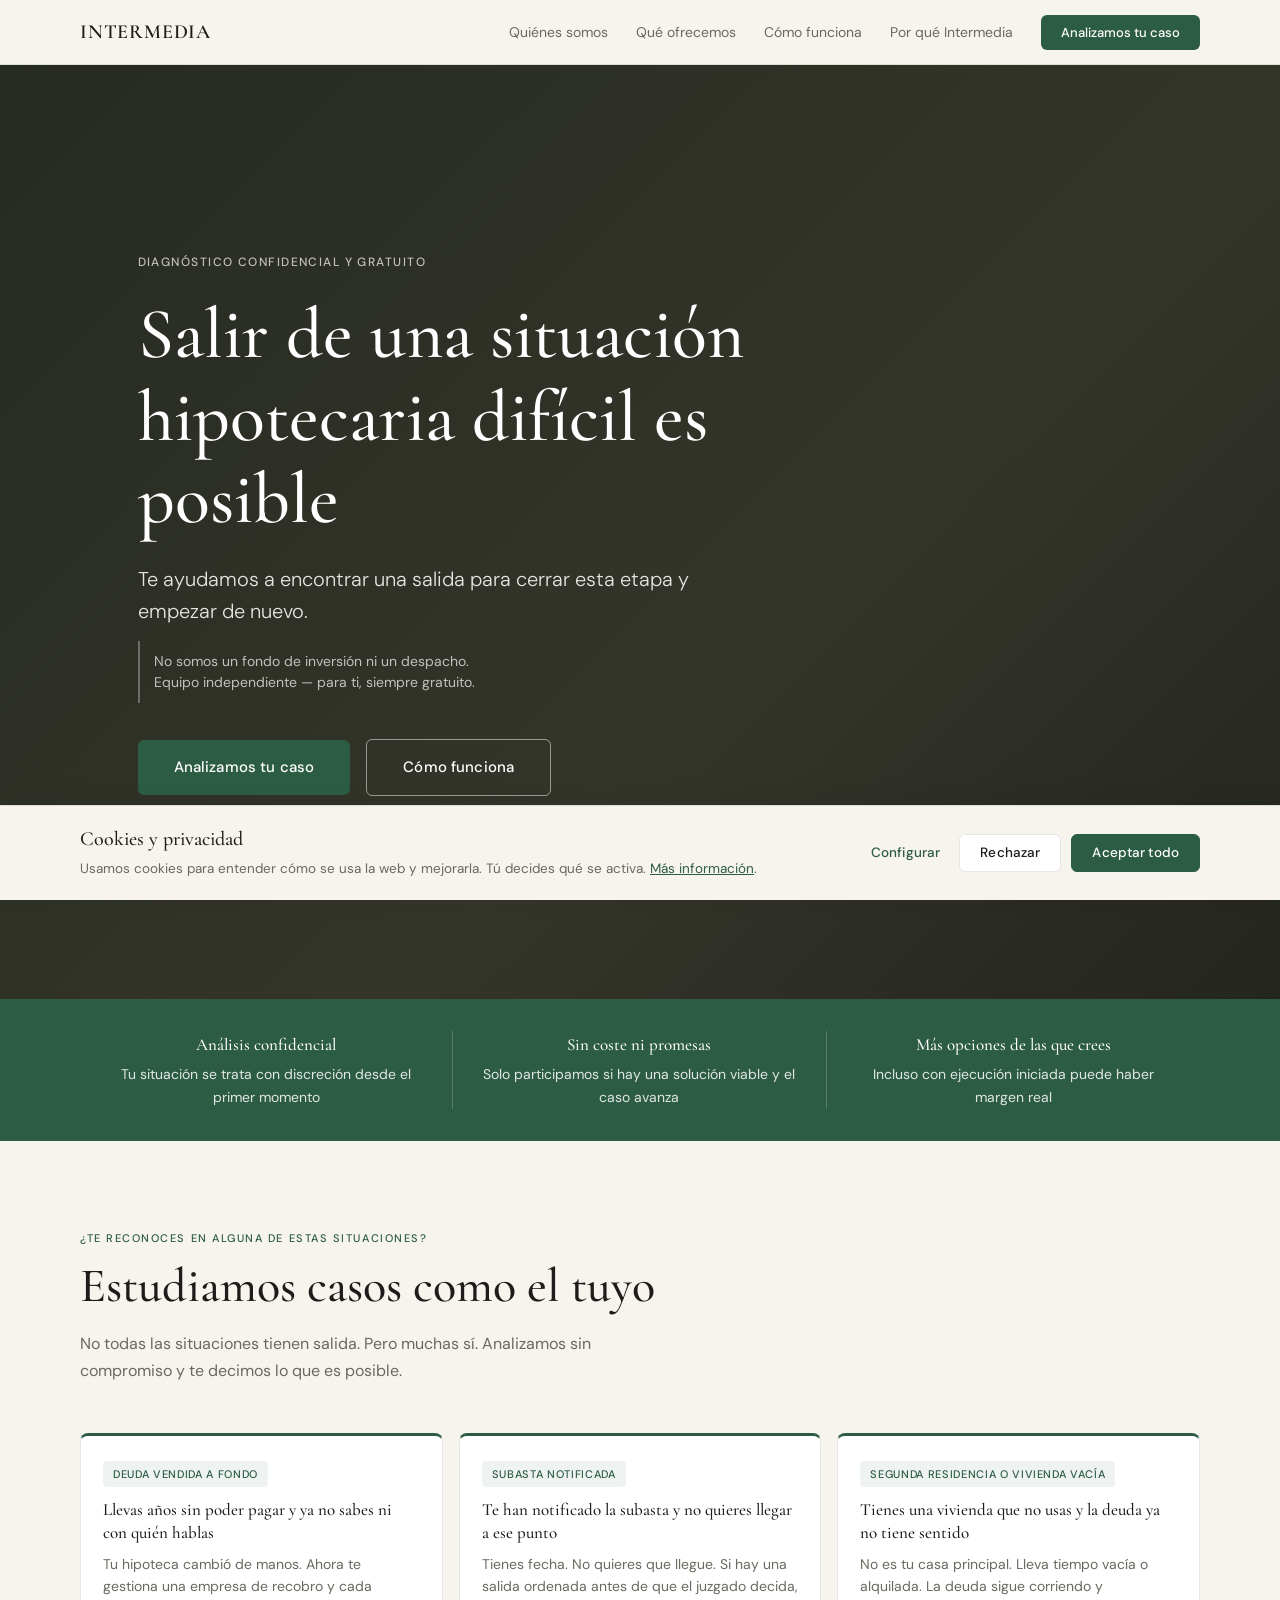
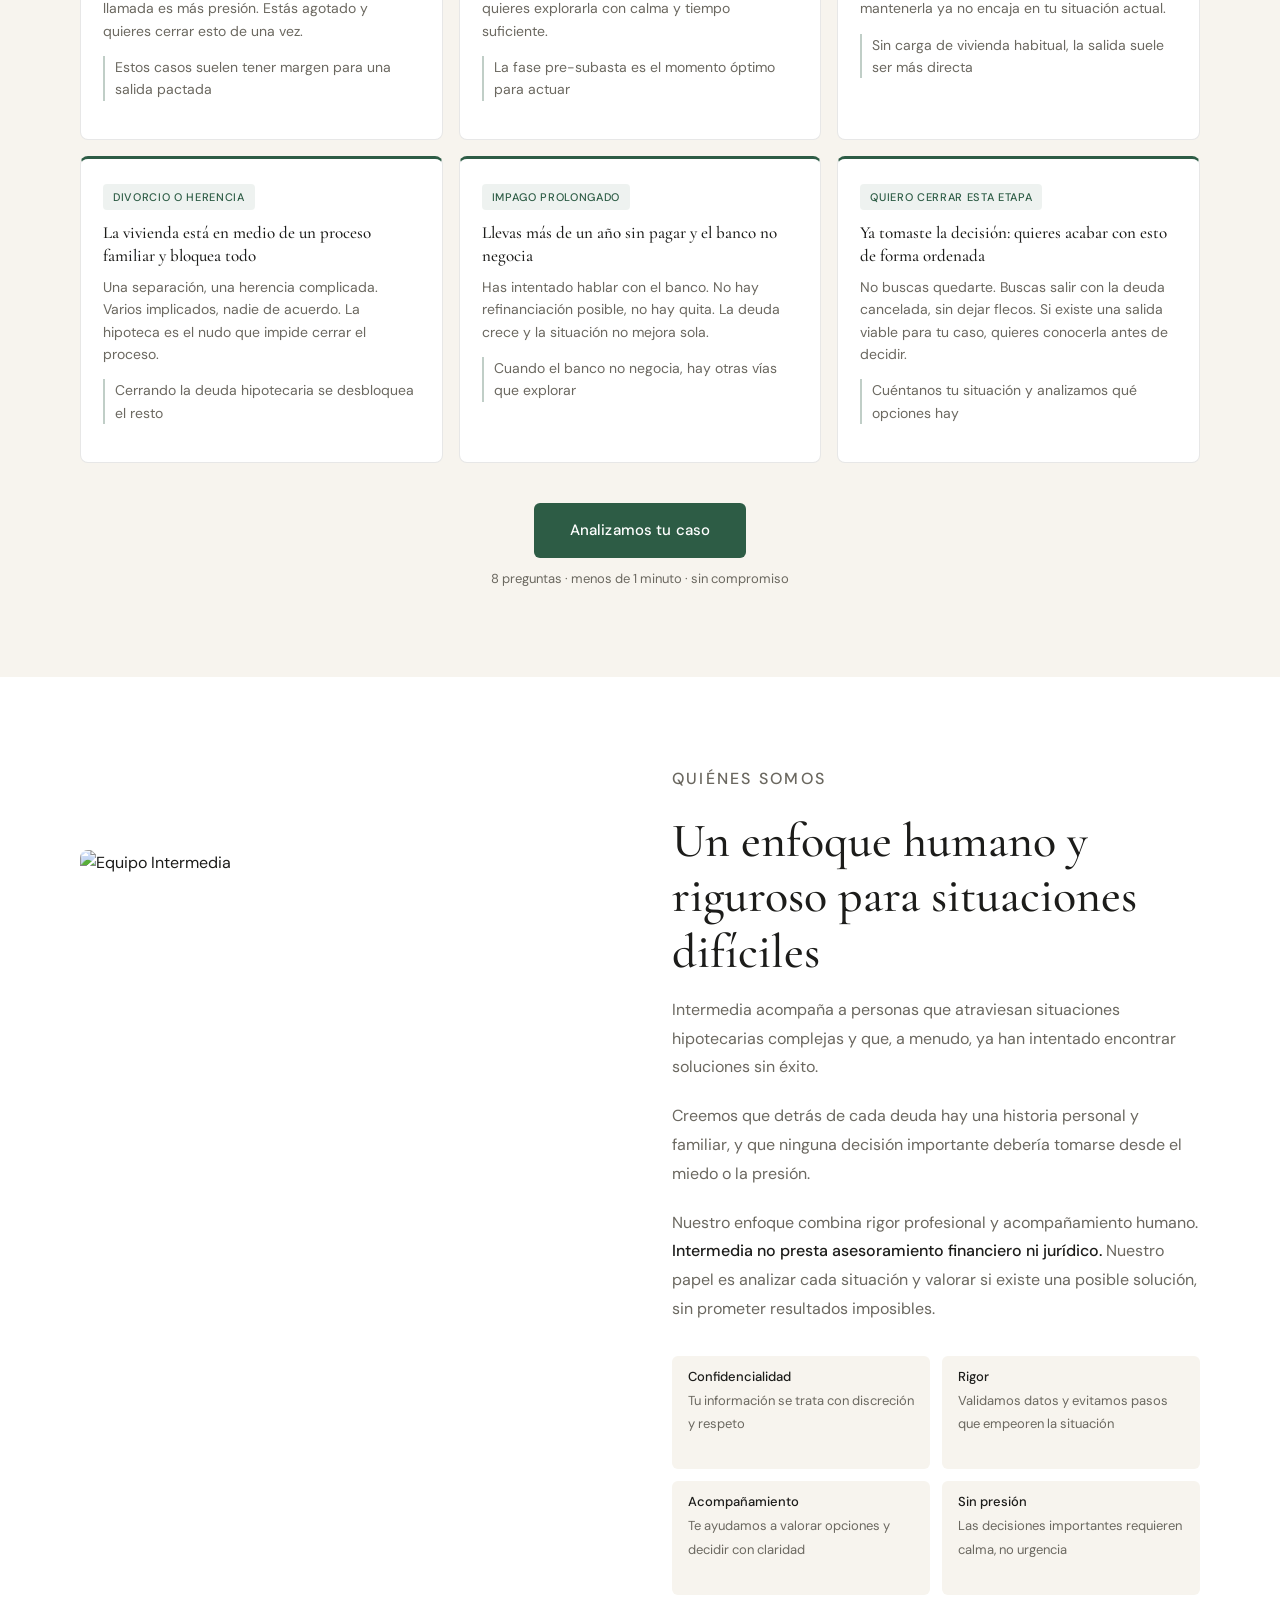
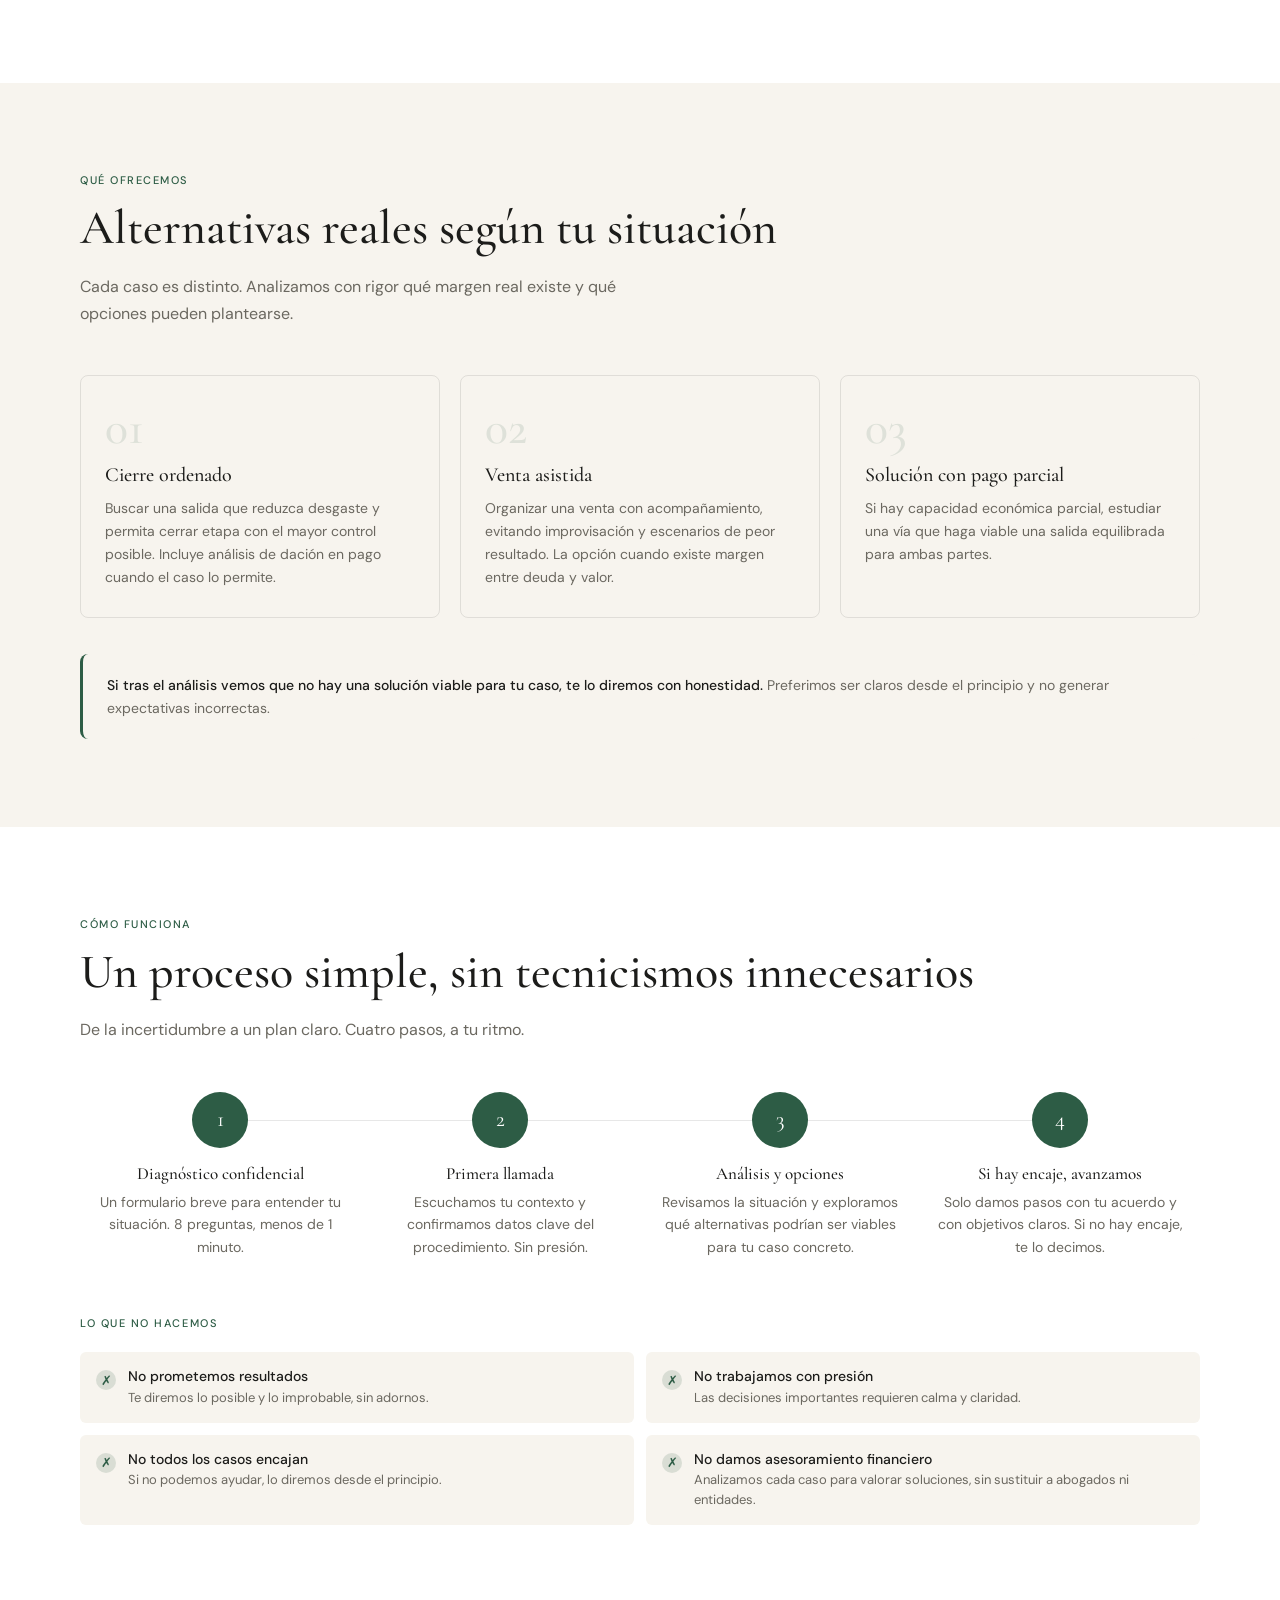
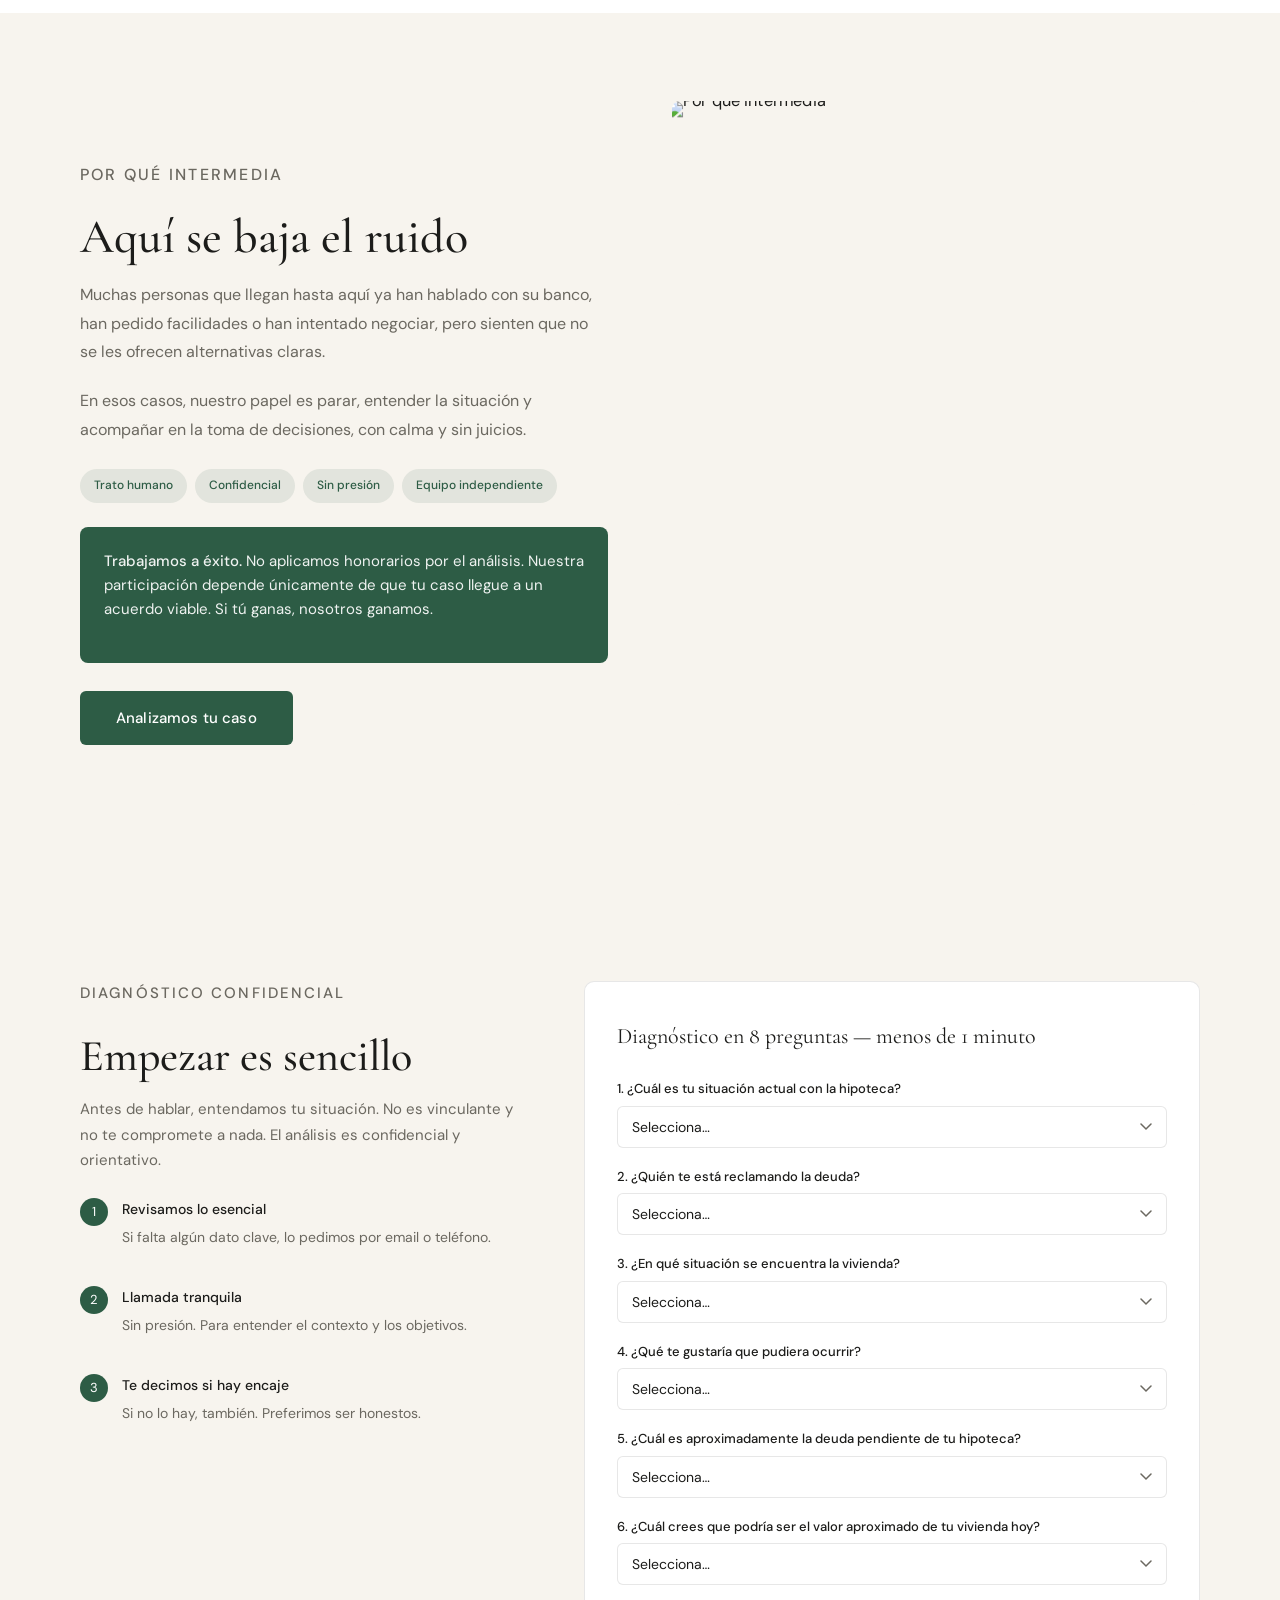
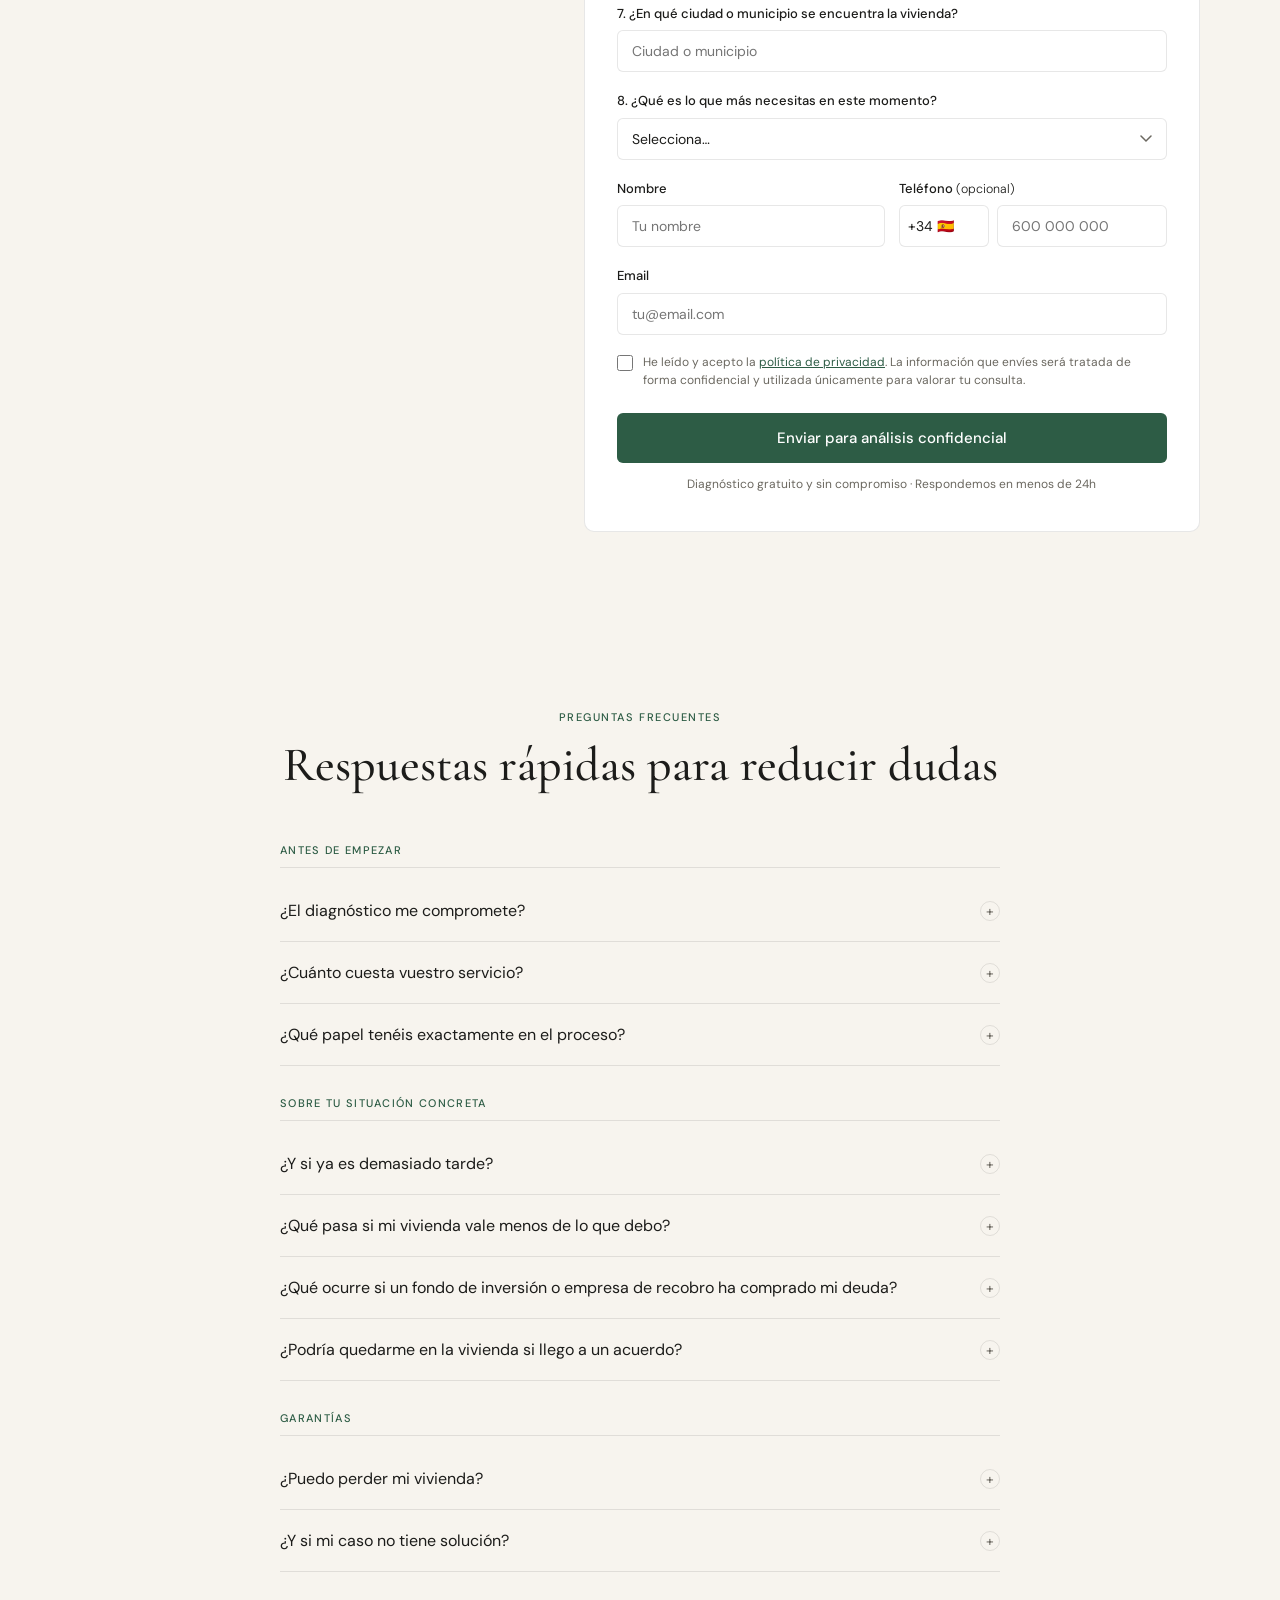
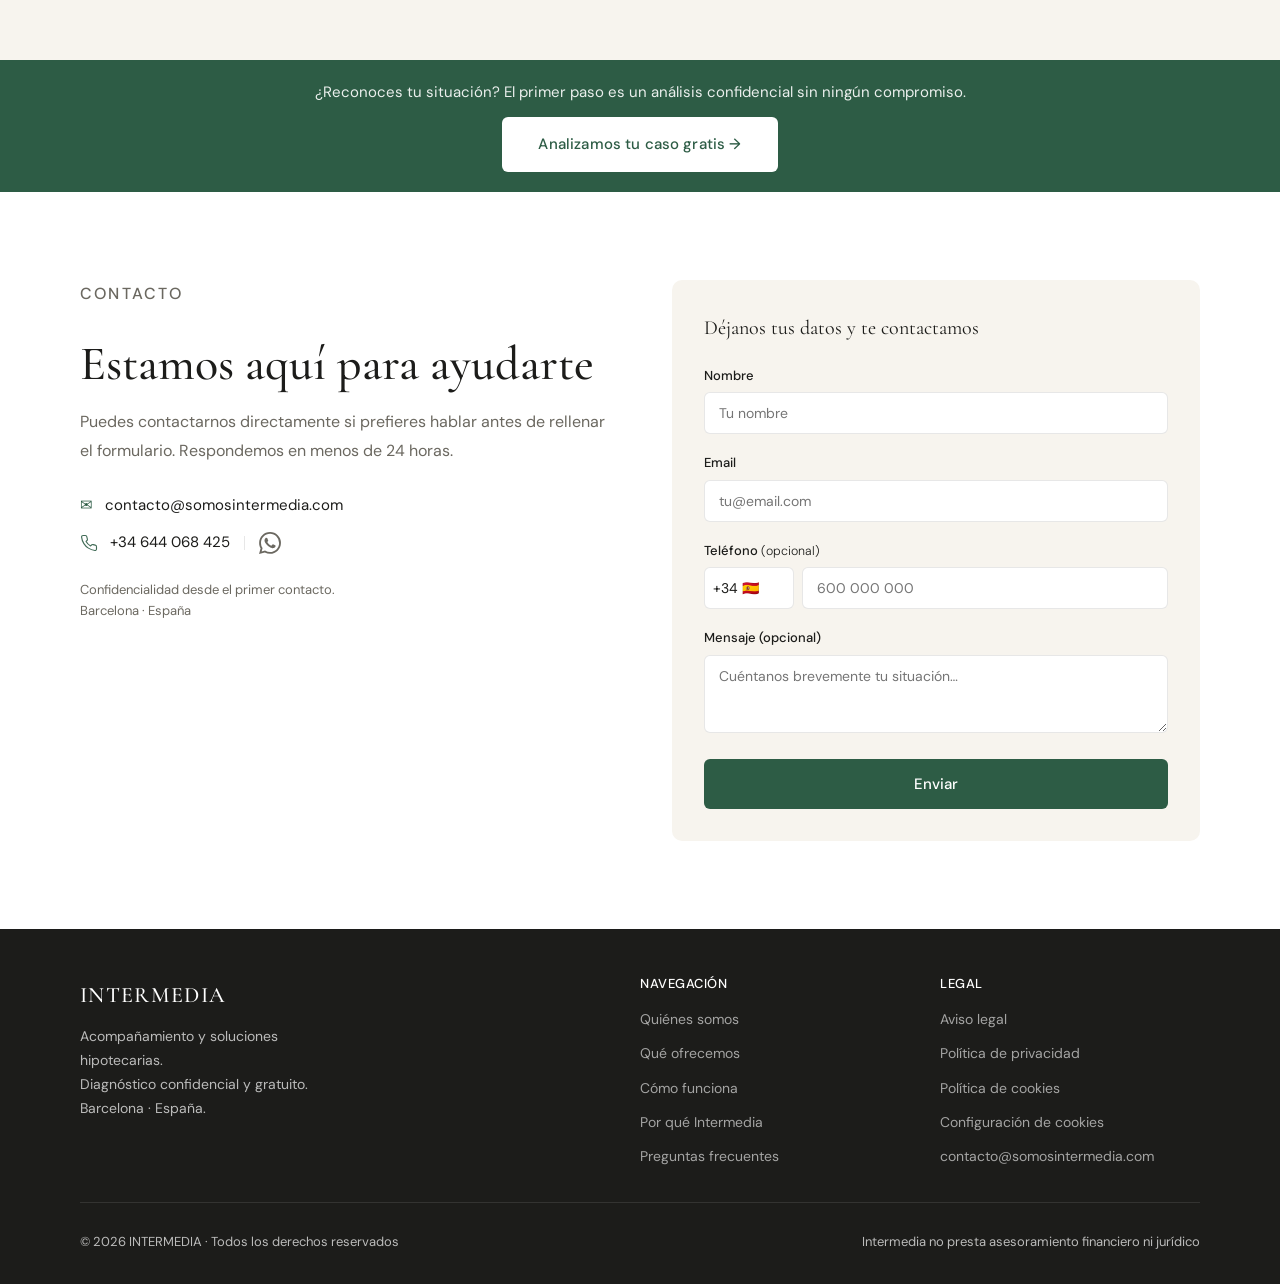
==== commit 6df24287: "Add files via upload" ====
--- a/web_INTERMEDIA_FINAL_v1/index.html
+++ b/web_INTERMEDIA_FINAL_v1/index.html
@@ -634,7 +634,7 @@
               <input type="text" placeholder="Tu nombre" required>
             </div>
             <div class="form-group">
-              <label>Teléfono</label>
+              <label>Teléfono <span style="font-weight:300;text-transform:none;letter-spacing:0;font-size:.95em">(opcional)</span></label>
               <div style="display:grid;grid-template-columns:90px 1fr;gap:8px">
                 <select id="tel-prefix" style="padding:11px 8px;border:1px solid var(--border);border-radius:6px;font-family:'DM Sans',sans-serif;font-size:14px;color:var(--text);background:var(--white);appearance:none;-webkit-appearance:none">
                   <option value="+34,9">+34 🇪🇸</option>
@@ -647,7 +647,7 @@
                   <option value="+52,10">+52 🇲🇽</option>
                   <option value="+54,10">+54 🇦🇷</option>
                 </select>
-                <input type="tel" id="tel-number" placeholder="600 000 000" required oninput="this.value=this.value.replace(/[^0-9\s]/g,'')">
+                <input type="tel" id="tel-number" placeholder="600 000 000" oninput="this.value=this.value.replace(/[^0-9\s]/g,'')">
               </div>
               <span id="tel-error" style="display:none;font-size:12px;color:#c0392b;margin-top:4px">Introduce un número de teléfono válido.</span>
             </div>
@@ -752,8 +752,9 @@
           <p class="form-title" style="font-family:'Cormorant Garamond',serif;font-size:20px;margin-bottom:20px">Déjanos tus datos y te contactamos</p>
           <input type="hidden" name="origen" value="contacto">
           <div class="form-group"><label>Nombre</label><input type="text" name="nombre" id="contact-nombre" placeholder="Tu nombre"></div>
+          <div class="form-group"><label>Email</label><input type="email" name="email" id="contact-email" placeholder="tu@email.com" autocomplete="email" required></div>
           <div class="form-group">
-            <label>Teléfono</label>
+            <label>Teléfono <span style="font-weight:300;text-transform:none;letter-spacing:0;font-size:.95em">(opcional)</span></label>
             <div style="display:grid;grid-template-columns:90px 1fr;gap:8px">
               <select id="contact-prefix" name="contact_prefix" style="padding:11px 8px;border:1px solid var(--border);border-radius:6px;font-family:'DM Sans',sans-serif;font-size:14px;color:var(--text);background:var(--white);appearance:none;-webkit-appearance:none">
                 <option value="+34,9">+34 🇪🇸</option>
@@ -770,7 +771,6 @@
             </div>
             <span id="contact-tel-error" style="display:none;font-size:12px;color:#c0392b;margin-top:4px">Introduce un número de teléfono válido.</span>
           </div>
-          <div class="form-group"><label>Email</label><input type="email" name="email" id="contact-email" placeholder="tu@email.com"></div>
           <div class="form-group"><label>Mensaje (opcional)</label><textarea name="mensaje" id="contact-mensaje" rows="3" placeholder="Cuéntanos brevemente tu situación…" style="resize:vertical"></textarea></div>
           <button type="submit" class="form-submit">Enviar</button>
         </form>
@@ -859,9 +859,13 @@
     const numInput=document.getElementById('tel-number');
     const err=document.getElementById('tel-error');
     if(!prefixSel||!numInput)return true;
+    const digits=numInput.value.replace(/\s/g,'');
+    if(!digits){
+      err.style.display='none';
+      return true;
+    }
     const parts=prefixSel.value.split(',');
     const expectedLen=parseInt(parts[1]||9);
-    const digits=numInput.value.replace(/\s/g,'');
     const valid=/^\d+$/.test(digits)&&digits.length>=expectedLen-1&&digits.length<=expectedLen+1;
     err.style.display=valid?'none':'block';
     return valid;
@@ -887,7 +891,7 @@
       nombre:nameInput?nameInput.value.trim():'',
       email:emailInput?emailInput.value.trim():'',
       telefono,
-      origen:'diagnostico',
+      origen:'web',
       situacion_de_pago:questionSelects[0]?questionSelects[0].value.trim():'',
       has_recibido_alguna_comunicacion_formal_relacionada_con_la_deuda:questionSelects[1]?questionSelects[1].value.trim():'',
       la_vivienda_relacionada_con_la_hipoteca_esesta:questionSelects[2]?questionSelects[2].value.trim():'',
@@ -910,6 +914,10 @@
         const errMsg=data.error||data.message||`Error HTTP ${res.status}`;
         throw new Error(errMsg);
       }
+      window.dataLayer = window.dataLayer || [];
+      window.dataLayer.push({
+        event: 'diagnostico_submit'
+      });
       form.style.display='none';
       const successBox=document.getElementById('form-success');
       successBox.style.display='block';
@@ -943,8 +951,8 @@
     const prefix=telPrefix&&telPrefix.value?telPrefix.value.split(',')[0]:'';
     const phoneDigits=telNumber&&telNumber.value?telNumber.value.trim():'';
     const telefono=(prefix&&phoneDigits)?`${prefix} ${phoneDigits}`:phoneDigits;
-    if(!email&&!phoneDigits){
-      alert('Indica un email o un teléfono para poder responderte.');
+    if(!email){
+      alert('Indica un email para poder responderte.');
       return;
     }
     if(phoneDigits&&!validateContactPhone())return;
@@ -953,7 +961,7 @@
       email,
       telefono,
       mensaje,
-      origen:'contacto',
+      origen:'web',
     };
     submitBtn.disabled=true;
     try{
